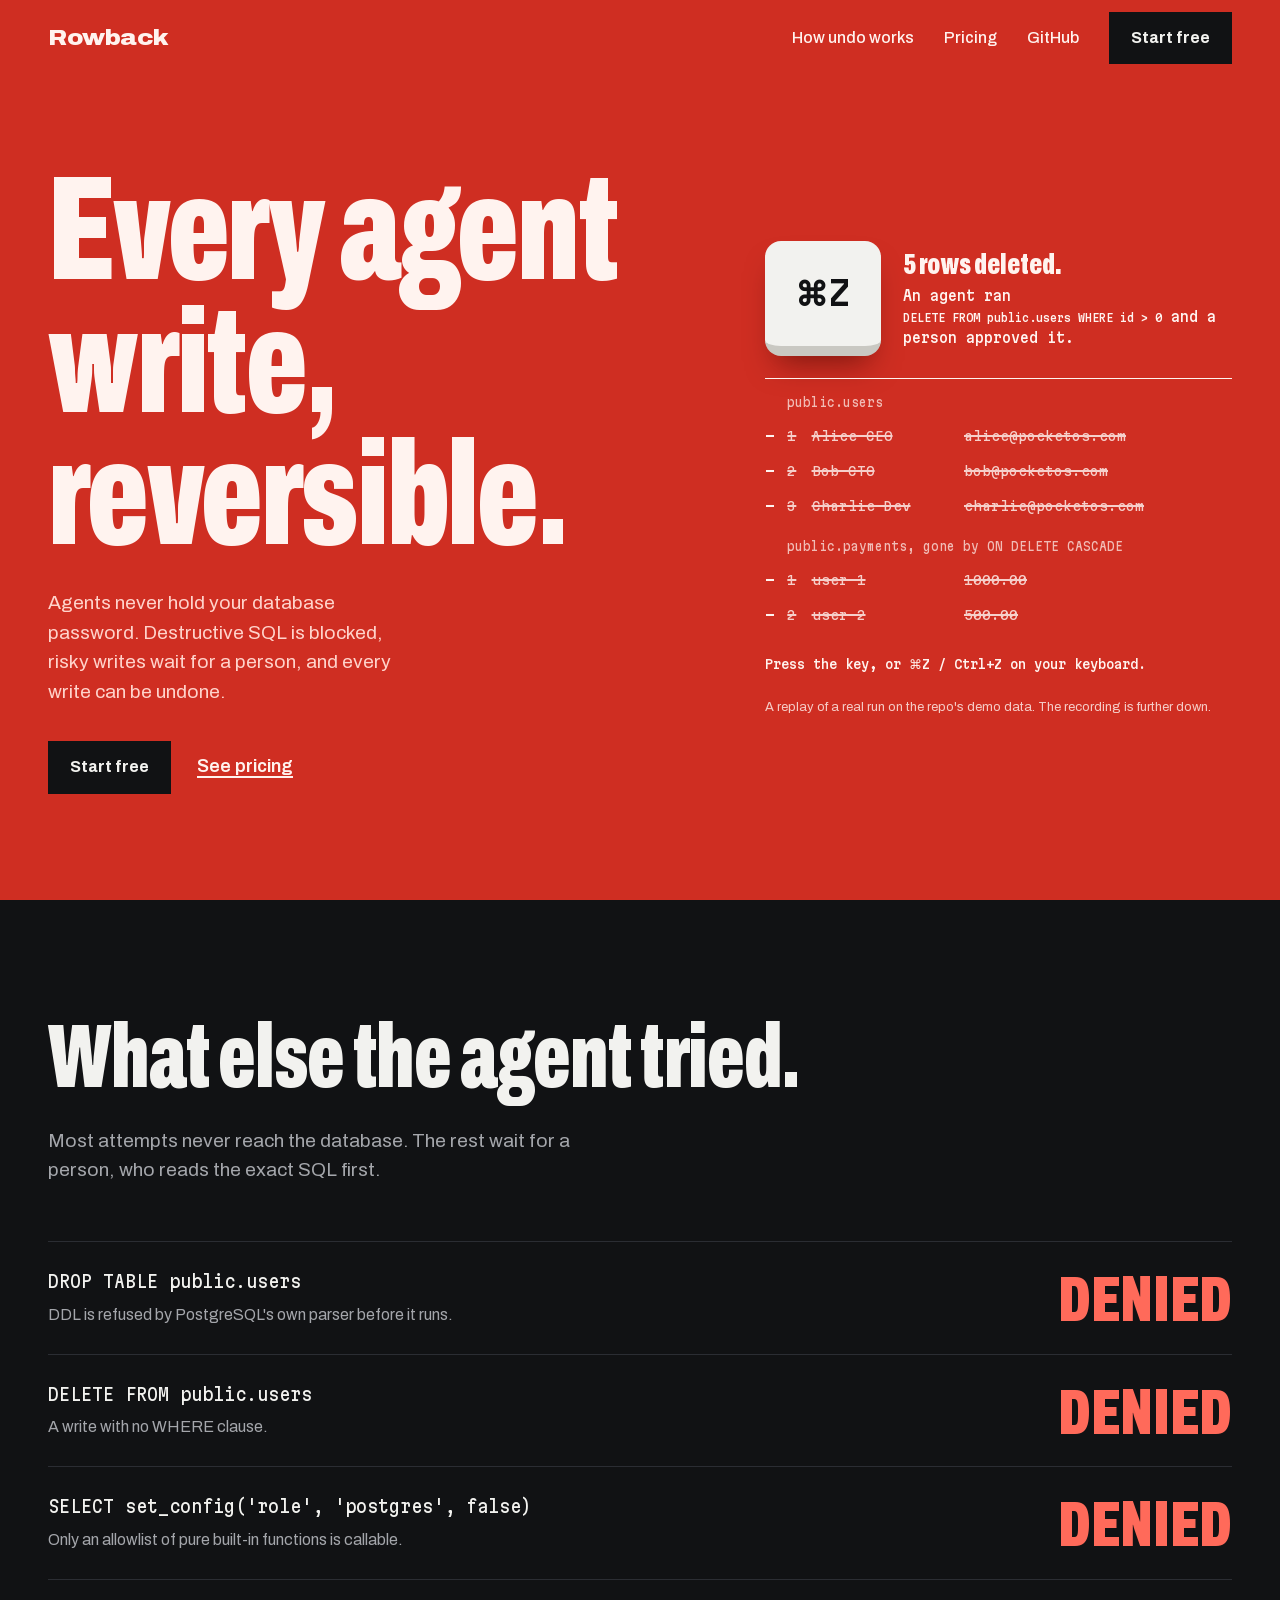
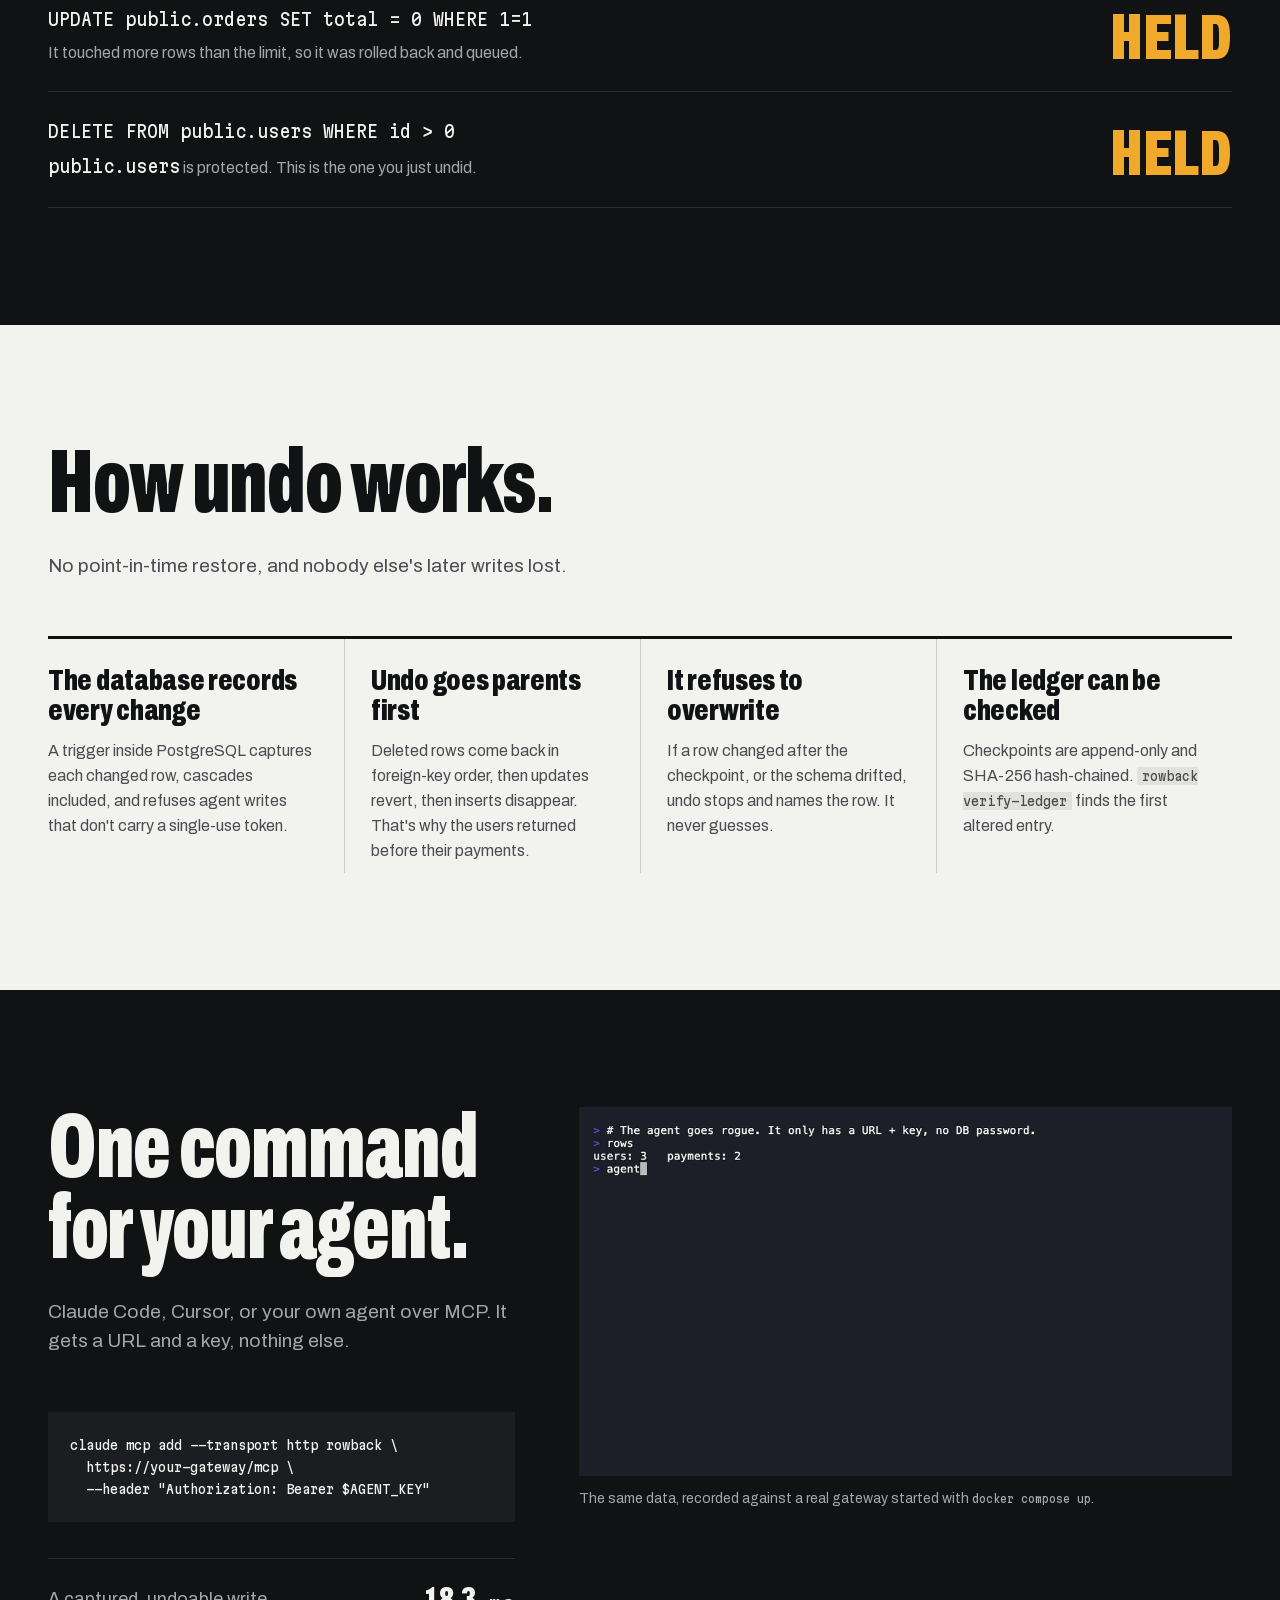
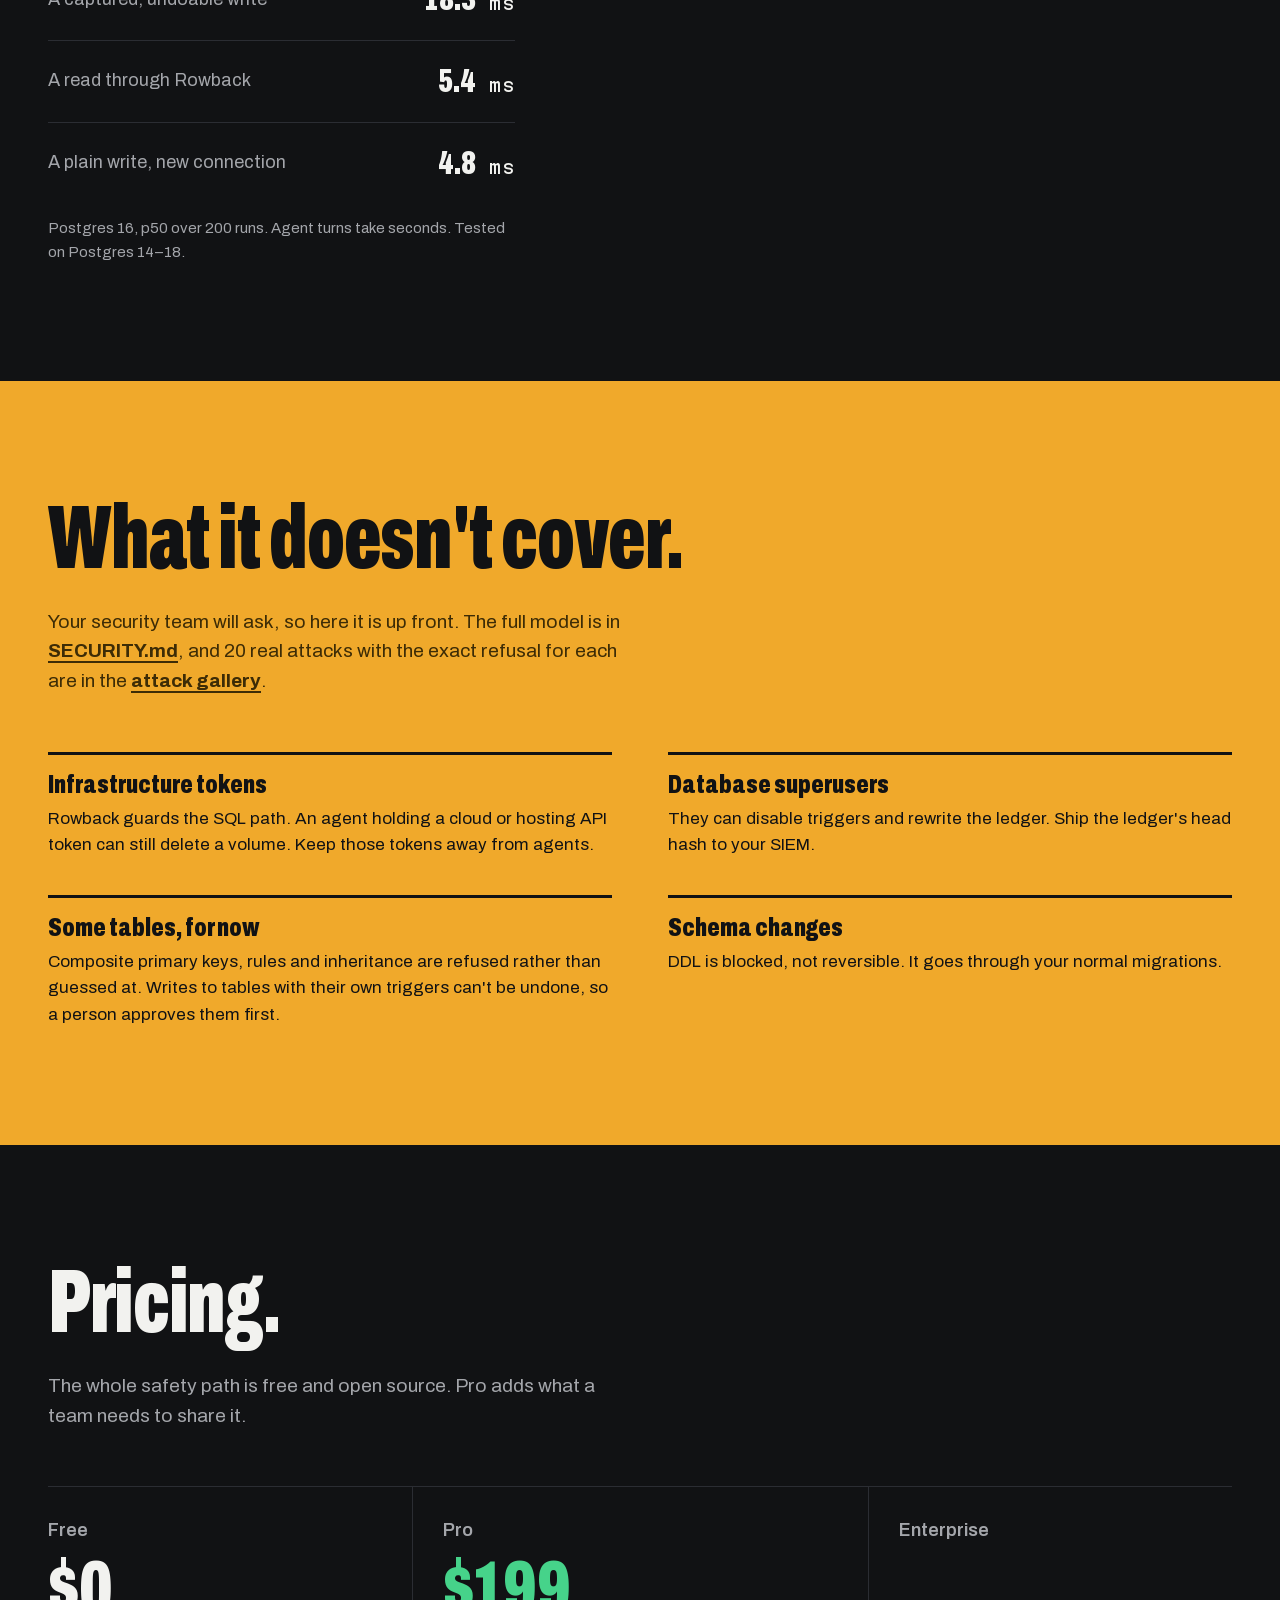
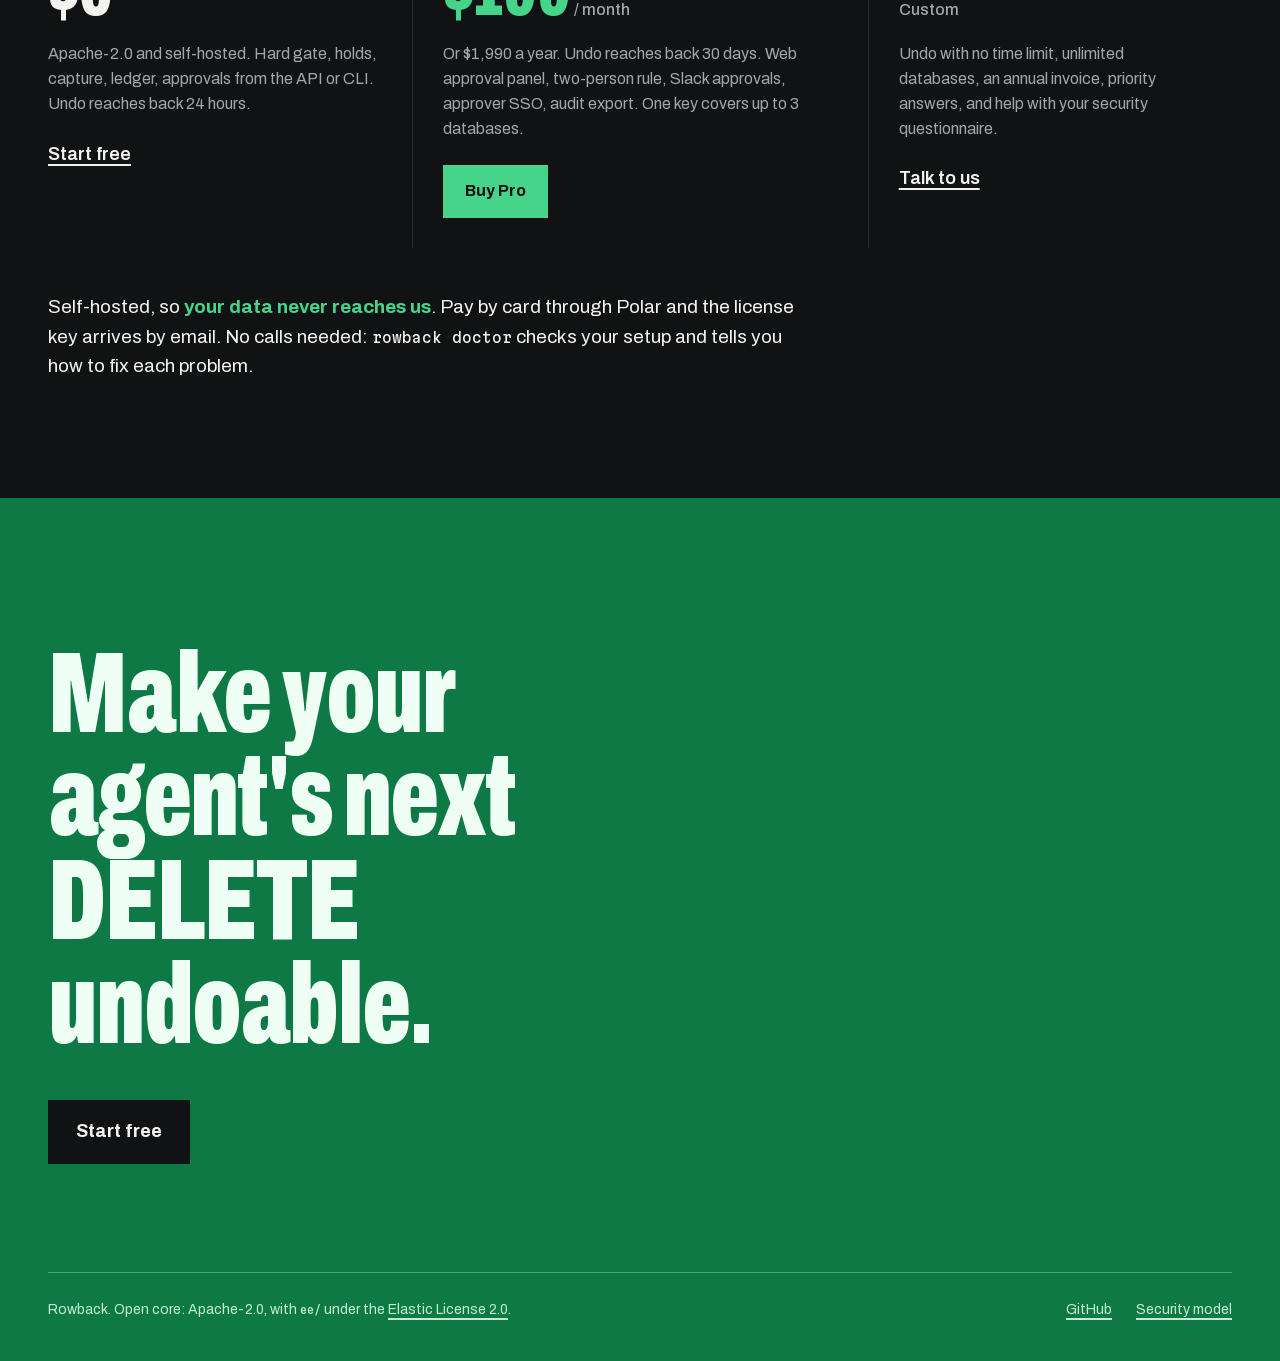
==== site/index.html @ 63f5debe "Plans set how far back undo reaches; Pro keys cover 3 databases Free undoes 24 hours back, Pro 30 da" ====
<!doctype html>
<html lang="en">
<head>
<meta charset="utf-8">
<meta name="viewport" content="width=device-width, initial-scale=1">
<title>Rowback: every agent write, reversible</title>
<meta name="description" content="An MCP gateway for PostgreSQL. Agents never hold the database password, destructive SQL is blocked, risky writes wait for a person, and every write can be undone.">
<meta name="theme-color" content="#cf2e22">
<style>
/* Fonts are served from this site, not Google: no visitor IP goes to a third party (GDPR). OFL licensed. */
@font-face {
  font-family: 'Archivo';
  font-style: normal;
  font-weight: 100 900;
  font-stretch: 62% 125%;
  font-display: swap;
  src: url(fonts/archivo-latin-ext.woff2) format('woff2');
  unicode-range: U+0100-02BA, U+02BD-02C5, U+02C7-02CC, U+02CE-02D7, U+02DD-02FF, U+0304, U+0308, U+0329, U+1D00-1DBF, U+1E00-1E9F, U+1EF2-1EFF, U+2020, U+20A0-20AB, U+20AD-20C0, U+2113, U+2C60-2C7F, U+A720-A7FF;
}
@font-face {
  font-family: 'Archivo';
  font-style: normal;
  font-weight: 100 900;
  font-stretch: 62% 125%;
  font-display: swap;
  src: url(fonts/archivo-latin.woff2) format('woff2');
  unicode-range: U+0000-00FF, U+0131, U+0152-0153, U+02BB-02BC, U+02C6, U+02DA, U+02DC, U+0304, U+0308, U+0329, U+2000-206F, U+20AC, U+2122, U+2191, U+2193, U+2212, U+2215, U+FEFF, U+FFFD;
}
@font-face {
  font-family: 'Martian Mono';
  font-style: normal;
  font-weight: 300 700;
  font-stretch: 75% 112.5%;
  font-display: swap;
  src: url(fonts/martian-mono-latin-ext.woff2) format('woff2');
  unicode-range: U+0100-02BA, U+02BD-02C5, U+02C7-02CC, U+02CE-02D7, U+02DD-02FF, U+0304, U+0308, U+0329, U+1D00-1DBF, U+1E00-1E9F, U+1EF2-1EFF, U+2020, U+20A0-20AB, U+20AD-20C0, U+2113, U+2C60-2C7F, U+A720-A7FF;
}
@font-face {
  font-family: 'Martian Mono';
  font-style: normal;
  font-weight: 300 700;
  font-stretch: 75% 112.5%;
  font-display: swap;
  src: url(fonts/martian-mono-latin.woff2) format('woff2');
  unicode-range: U+0000-00FF, U+0131, U+0152-0153, U+02BB-02BC, U+02C6, U+02DA, U+02DC, U+0304, U+0308, U+0329, U+2000-206F, U+20AC, U+2122, U+2191, U+2193, U+2212, U+2215, U+FEFF, U+FFFD;
}
:root {
  --red: #cf2e22; --green: #0d7a45; --amber: #f0a92b;
  --ink: #111214; --ink-2: #1c1d21; --paper: #f2f2ef; --muted: #a4a6ab; --rule: #2b2d33;
  --on-red: #fff3ef; --on-red-2: #ffd3cb; --on-green: #effff5; --on-green-2: #c3ecd3;
  --deny: #ff6a5a; --allow: #46d38a;
  --sans: "Archivo", system-ui, sans-serif; --mono: "Martian Mono", ui-monospace, Menlo, monospace;
  --gutter: clamp(18px, 4vw, 48px); --max: 1320px;
  --ease: cubic-bezier(.16, 1, .3, 1);
  color-scheme: dark;
}
* { box-sizing: border-box; }
html { background: var(--ink); scrollbar-color: #3a3c43 var(--ink); }
body { margin: 0; background: var(--ink); color: var(--paper); font: 400 18px/1.55 var(--sans); font-variation-settings: "wdth" 100; -webkit-font-smoothing: antialiased; }
::selection { background: var(--amber); color: var(--ink); }
a { color: inherit; text-underline-offset: 4px; text-decoration-thickness: 1.5px; }
:focus-visible { outline: 3px solid var(--amber); outline-offset: 3px; }
code, pre, .mono { font-family: var(--mono); font-variation-settings: "wdth" 87.5; font-variant-numeric: tabular-nums; }
code { font-size: .8em; }
.wrap { max-width: var(--max); margin: 0 auto; padding: 0 var(--gutter); }
.display { font-family: var(--sans); font-weight: 850; font-variation-settings: "wdth" 62; letter-spacing: -0.015em; line-height: .9; margin: 0; text-wrap: balance; }

/* ---------- hero: the page is the diff ---------- */
.hero { position: relative; isolation: isolate; background: var(--red); color: var(--on-red); min-height: min(100svh, 980px); display: flex; flex-direction: column; overflow: hidden; }
.hero > .wrap { width: 100%; }
.key-label code { white-space: nowrap; }
.hero::before { content: ""; position: absolute; inset: 0; z-index: -1; background: var(--green); clip-path: inset(0 100% 0 0); transition: clip-path .9s var(--ease); }
.hero[data-state="restored"]::before { clip-path: inset(0 0 0 0); }
.hero[data-state="restored"] { color: var(--on-green); }
nav { display: flex; align-items: center; justify-content: space-between; height: 76px; }
.mark { font-weight: 900; font-variation-settings: "wdth" 112; font-size: 22px; letter-spacing: -0.02em; text-decoration: none; }
.navlinks { display: flex; gap: 30px; align-items: center; font-size: 16px; font-weight: 500; }
.navlinks a { text-decoration: none; }
.navlinks a:hover { text-decoration: underline; }
.btn { display: inline-block; background: var(--ink); color: var(--paper) !important; font-weight: 700; font-size: 16px; padding: 14px 22px; text-decoration: none !important; white-space: nowrap; transition: transform .15s var(--ease), background-color .2s; }
.btn:hover { background: #000; }
.btn:active { transform: translateY(2px); }
.hero-grid { flex: 1; display: grid; grid-template-columns: minmax(0, 7fr) minmax(0, 5fr); gap: clamp(28px, 5vw, 80px); align-items: center; padding-block: clamp(24px, 5vh, 64px) clamp(40px, 7vh, 88px); }
.hero h1 { font-size: clamp(64px, 11.5vw, 184px); }
.sub { font-size: clamp(19px, 1.5vw, 22px); margin: 26px 0 34px; max-width: 34ch; color: var(--on-red-2); transition: color .6s var(--ease); }
.hero[data-state="restored"] .sub { color: var(--on-green-2); }
.ctas { display: flex; gap: 26px; align-items: center; flex-wrap: wrap; }
.ctas a:not(.btn) { font-weight: 600; }

/* the key and the rows */
.console { display: grid; gap: 22px; }
.key-row { display: flex; align-items: center; gap: 22px; }
.key { flex: none; width: clamp(104px, 9vw, 136px); aspect-ratio: 1; border: 0; border-radius: 16px; background: var(--paper); color: var(--ink); font: 600 clamp(28px, 2.6vw, 38px)/1 var(--mono); cursor: pointer; border-bottom: 10px solid #c9c8c2; box-shadow: 0 18px 30px -12px rgba(60, 5, 2, .55); transition: transform .12s var(--ease), border-bottom-width .12s var(--ease), box-shadow .12s var(--ease); }
.key:hover { transform: translateY(-2px); }
.key:active, .key.pressed { transform: translateY(8px); border-bottom-width: 2px; box-shadow: 0 6px 12px -8px rgba(60, 5, 2, .55); }
.key-label { font: 500 14px/1.5 var(--mono); font-variation-settings: "wdth" 87.5; }
.key-label strong { display: block; font: 850 30px/1 var(--sans); font-variation-settings: "wdth" 62; letter-spacing: 0; margin-bottom: 6px; }
.rows { font-family: var(--mono); font-variation-settings: "wdth" 87.5; font-size: 13.5px; font-variant-numeric: tabular-nums; border-top: 1.5px solid currentColor; }
.rows table { width: 100%; border-collapse: collapse; }
.rows td { padding: 7px 8px 7px 0; white-space: nowrap; }
.rows .t td { padding-top: 14px; opacity: .72; font-size: 12px; }
.rows .g { width: 22px; font-weight: 700; }
.rows .row td:not(.g) { text-decoration: line-through; text-decoration-thickness: 1.5px; transition: opacity .4s var(--ease); opacity: .82; }
.rows .row.back td:not(.g) { text-decoration: none; opacity: 1; animation: land .55s var(--ease); }
@keyframes land { from { clip-path: inset(0 100% 0 0); } to { clip-path: inset(0 0 0 0); } }
.status { font: 500 13px/1.5 var(--mono); font-variation-settings: "wdth" 87.5; min-height: 20px; }
.proof { font-size: 13px; opacity: .8; margin: 0; }

/* ---------- sections on ink ---------- */
section { padding: clamp(80px, 13vh, 160px) 0; }
h2.display { font-size: clamp(48px, 7vw, 112px); margin-bottom: 28px; }
.lede { color: var(--muted); font-size: clamp(19px, 1.5vw, 22px); max-width: 52ch; margin: 0 0 56px; }
.fine { color: var(--muted); font-size: 15px; margin: 14px 0 0; }

/* the gate log */
.log { list-style: none; margin: 0; padding: 0; }
.log li { display: grid; grid-template-columns: minmax(0, 1fr) auto; gap: 8px 40px; padding: 26px 0; border-top: 1.5px solid var(--rule); align-items: end; }
.log li:last-child { border-bottom: 1.5px solid var(--rule); }
.log code { font-size: clamp(15px, 1.35vw, 20px); color: var(--paper); overflow-wrap: anywhere; }
.log p { grid-column: 1; margin: 0; color: var(--muted); font-size: 16px; }
.verdict { grid-column: 2; grid-row: 1 / span 2; font-weight: 850; font-variation-settings: "wdth" 62; font-size: clamp(40px, 5vw, 76px); line-height: .85; text-transform: uppercase; }
.v-deny { color: var(--deny); } .v-hold { color: var(--amber); }

/* how undo works: an order you can read */
.how { background: var(--paper); color: var(--ink); }
.how .lede { color: #4a4c52; }
.order { display: grid; grid-template-columns: repeat(4, minmax(0, 1fr)); border-top: 3px solid var(--ink); }
.order div { padding: 26px 26px 10px 0; }
.order div + div { border-left: 1.5px solid #cfcfca; padding-left: 26px; }
.order h3 { font-weight: 850; font-variation-settings: "wdth" 70; font-size: 30px; line-height: 1; letter-spacing: -0.01em; margin: 0 0 14px; }
.order p { margin: 0; color: #4a4c52; font-size: 16px; }
.order code { background: #e2e2dc; padding: 1px 5px; }

/* setup */
.setup-grid { display: grid; grid-template-columns: minmax(0, 5fr) minmax(0, 7fr); gap: clamp(32px, 5vw, 80px); align-items: start; }
pre { margin: 0 0 36px; padding: 22px; background: var(--ink-2); overflow-x: auto; font-size: 13px; line-height: 1.7; color: var(--paper); }
.perf { width: 100%; border-collapse: collapse; }
.perf td { padding: 14px 0; border-top: 1.5px solid var(--rule); color: var(--muted); }
.perf td:last-child { text-align: right; font-family: var(--mono); color: var(--paper); font-variant-numeric: tabular-nums; }
.perf strong { font-family: var(--sans); font-weight: 850; font-variation-settings: "wdth" 62; font-size: 34px; color: var(--paper); }
figure { margin: 0; }
figure img { display: block; width: 100%; height: auto; }
figcaption { font-size: 14px; color: var(--muted); margin-top: 12px; }

/* limits: amber, because it's the warning */
.limits { background: var(--amber); color: var(--ink); }
.limits .lede { color: #3d2c06; }
.limits a { font-weight: 700; }
.limit-list { display: grid; grid-template-columns: repeat(2, minmax(0, 1fr)); gap: 36px 56px; margin: 0; padding: 0; list-style: none; }
.limit-list li { border-top: 3px solid var(--ink); padding-top: 16px; font-size: 17px; }
.limit-list strong { display: block; font-weight: 850; font-variation-settings: "wdth" 70; font-size: 26px; line-height: 1.05; margin-bottom: 8px; }

/* pricing */
.tiers { display: grid; grid-template-columns: 1fr 1.25fr 1fr; border-top: 1.5px solid var(--rule); }
.tier { padding: 30px 30px 30px 0; }
.tier + .tier { border-left: 1.5px solid var(--rule); padding-left: 30px; }
.tier h3 { font-size: 18px; font-weight: 600; margin: 0 0 10px; color: var(--muted); }
.amount { font-weight: 850; font-variation-settings: "wdth" 62; font-size: clamp(56px, 6vw, 96px); line-height: .9; margin-bottom: 18px; }
.amount small { font: 500 16px var(--sans); color: var(--muted); }
.tier p { margin: 0; color: var(--muted); font-size: 16px; }
.tier.pro .amount { color: var(--allow); }
.tier-btn { margin-top: 24px; background: var(--allow); color: var(--ink) !important; }
.tier-btn:hover { background: var(--paper); }
.tier-cta { display: inline-block; margin-top: 24px; color: var(--paper); font-weight: 600; }
.partner { margin: 44px 0 0; font-size: 19px; max-width: 70ch; }
.partner strong { color: var(--allow); }

/* close: restored */
.close { background: var(--green); color: var(--on-green); padding: clamp(96px, 16vh, 200px) 0 0; }
.close h2 { font-size: clamp(56px, 9vw, 150px); max-width: 12ch; margin-bottom: 44px; }
.close .btn { font-size: 18px; padding: 18px 28px; }
footer { display: flex; justify-content: space-between; gap: 24px; flex-wrap: wrap; margin-top: clamp(80px, 12vh, 140px); padding: 26px 0 40px; border-top: 1.5px solid rgba(239, 255, 245, .3); font-size: 14px; color: var(--on-green-2); }
footer nav { height: auto; gap: 24px; justify-content: flex-start; }

@media (max-width: 960px) {
  .hero-grid, .setup-grid { grid-template-columns: minmax(0, 1fr); }
  .navlinks a:not(.btn) { display: none; }
  .order { grid-template-columns: repeat(2, minmax(0, 1fr)); }
  .order div:nth-child(3) { border-left: 0; padding-left: 0; }
  .tiers { grid-template-columns: minmax(0, 1fr); }
  .tier, .tier + .tier { border-left: 0; padding: 26px 0; border-top: 1.5px solid var(--rule); }
  .limit-list { grid-template-columns: minmax(0, 1fr); }
}
@media (max-width: 600px) {
  .order { grid-template-columns: minmax(0, 1fr); }
  .order div + div { border-left: 0; padding-left: 0; border-top: 1.5px solid #cfcfca; }
  .log li { grid-template-columns: minmax(0, 1fr); }
  .verdict { grid-column: 1; grid-row: auto; }
  .rows .col-x { display: none; }
  .key-label code { white-space: normal; }
  .navlinks .btn { padding: 11px 14px; font-size: 14px; }
}
@media (prefers-reduced-motion: reduce) {
  .hero::before, .sub, .btn, .key { transition: none; }
  .rows .row.back td:not(.g) { animation: none; }
}
</style>
</head>
<body>

<header class="hero" id="top" data-state="deleted">
  <div class="wrap">
    <nav aria-label="Main">
      <a class="mark" href="#top">Rowback</a>
      <div class="navlinks">
        <a href="#how">How undo works</a>
        <a href="#pricing">Pricing</a>
        <a href="https://github.com/ege-usta/rowback">GitHub</a>
        <a class="btn" href="https://github.com/ege-usta/rowback#1-start-the-stack">Start free</a>
      </div>
    </nav>
  </div>
  <div class="wrap hero-grid">
    <div>
      <h1 class="display">Every agent write, reversible.</h1>
      <p class="sub">Agents never hold your database password. Destructive SQL is blocked, risky writes wait for a person, and every write can be undone.</p>
      <div class="ctas">
        <a class="btn" href="https://github.com/ege-usta/rowback#1-start-the-stack">Start free</a>
        <a href="#pricing">See pricing</a>
      </div>
    </div>

    <div class="console">
      <div class="key-row">
        <button class="key" id="undo" type="button" aria-describedby="status">⌘Z</button>
        <div class="key-label" id="key-label"><strong>5 rows deleted.</strong>An agent ran <code>DELETE FROM public.users WHERE id &gt; 0</code> and a person approved it.</div>
      </div>
      <div class="rows" role="region" aria-label="Rows changed by the approved DELETE">
        <table>
          <tbody>
            <tr class="t"><td class="g"></td><td colspan="3">public.users</td></tr>
            <tr class="row"><td class="g">-</td><td>1</td><td>Alice CEO</td><td class="col-x">alice@pocketos.com</td></tr>
            <tr class="row"><td class="g">-</td><td>2</td><td>Bob CTO</td><td class="col-x">bob@pocketos.com</td></tr>
            <tr class="row"><td class="g">-</td><td>3</td><td>Charlie Dev</td><td class="col-x">charlie@pocketos.com</td></tr>
            <tr class="t"><td class="g"></td><td colspan="3">public.payments, gone by ON DELETE CASCADE</td></tr>
            <tr class="row"><td class="g">-</td><td>1</td><td>user 1</td><td class="col-x">1000.00</td></tr>
            <tr class="row"><td class="g">-</td><td>2</td><td>user 2</td><td class="col-x">500.00</td></tr>
          </tbody>
        </table>
      </div>
      <div class="status" id="status" aria-live="polite">Press the key, or ⌘Z / Ctrl+Z on your keyboard.</div>
      <p class="proof">A replay of a real run on the repo's demo data. The recording is further down.</p>
    </div>
  </div>
</header>

<section>
  <div class="wrap">
    <h2 class="display">What else the agent tried.</h2>
    <p class="lede">Most attempts never reach the database. The rest wait for a person, who reads the exact SQL first.</p>
    <ol class="log">
      <li><code>DROP TABLE public.users</code><span class="verdict v-deny">Denied</span><p>DDL is refused by PostgreSQL's own parser before it runs.</p></li>
      <li><code>DELETE FROM public.users</code><span class="verdict v-deny">Denied</span><p>A write with no WHERE clause.</p></li>
      <li><code>SELECT set_config('role', 'postgres', false)</code><span class="verdict v-deny">Denied</span><p>Only an allowlist of pure built-in functions is callable.</p></li>
      <li><code>UPDATE public.orders SET total = 0 WHERE 1=1</code><span class="verdict v-hold">Held</span><p>It touched more rows than the limit, so it was rolled back and queued.</p></li>
      <li><code>DELETE FROM public.users WHERE id &gt; 0</code><span class="verdict v-hold">Held</span><p><code>public.users</code> is protected. This is the one you just undid.</p></li>
    </ol>
  </div>
</section>

<section class="how" id="how">
  <div class="wrap">
    <h2 class="display">How undo works.</h2>
    <p class="lede">No point-in-time restore, and nobody else's later writes lost.</p>
    <div class="order">
      <div><h3>The database records every change</h3><p>A trigger inside PostgreSQL captures each changed row, cascades included, and refuses agent writes that don't carry a single-use token.</p></div>
      <div><h3>Undo goes parents first</h3><p>Deleted rows come back in foreign-key order, then updates revert, then inserts disappear. That's why the users returned before their payments.</p></div>
      <div><h3>It refuses to overwrite</h3><p>If a row changed after the checkpoint, or the schema drifted, undo stops and names the row. It never guesses.</p></div>
      <div><h3>The ledger can be checked</h3><p>Checkpoints are append-only and SHA-256 hash-chained. <code>rowback verify-ledger</code> finds the first altered entry.</p></div>
    </div>
  </div>
</section>

<section>
  <div class="wrap setup-grid">
    <div>
      <h2 class="display">One command for your agent.</h2>
      <p class="lede">Claude Code, Cursor, or your own agent over MCP. It gets a URL and a key, nothing else.</p>
      <pre>claude mcp add --transport http rowback \
  https://your-gateway/mcp \
  --header "Authorization: Bearer $AGENT_KEY"</pre>
      <table class="perf">
        <tbody>
          <tr><td>A captured, undoable write</td><td><strong>18.3</strong> ms</td></tr>
          <tr><td>A read through Rowback</td><td><strong>5.4</strong> ms</td></tr>
          <tr><td>A plain write, new connection</td><td><strong>4.8</strong> ms</td></tr>
        </tbody>
      </table>
      <p class="fine">Postgres 16, p50 over 200 runs. Agent turns take seconds. Tested on Postgres 14&ndash;18.</p>
    </div>
    <figure>
      <img src="demo.gif" width="1100" height="620" loading="lazy" alt="Terminal recording: DROP and DELETE without WHERE are denied, a DELETE on a protected table is held, a person approves it, the rows disappear, and undo brings back 3 users and 2 payments.">
      <figcaption>The same data, recorded against a real gateway started with <code>docker compose up</code>.</figcaption>
    </figure>
  </div>
</section>

<section class="limits">
  <div class="wrap">
    <h2 class="display">What it doesn't cover.</h2>
    <p class="lede">Your security team will ask, so here it is up front. The full model is in <a href="https://github.com/ege-usta/rowback/blob/main/SECURITY.md">SECURITY.md</a>, and 20 real attacks with the exact refusal for each are in the <a href="https://github.com/ege-usta/rowback/blob/main/docs/attack-gallery.md">attack gallery</a>.</p>
    <ul class="limit-list">
      <li><strong>Infrastructure tokens</strong>Rowback guards the SQL path. An agent holding a cloud or hosting API token can still delete a volume. Keep those tokens away from agents.</li>
      <li><strong>Database superusers</strong>They can disable triggers and rewrite the ledger. Ship the ledger's head hash to your SIEM.</li>
      <li><strong>Some tables, for now</strong>Composite primary keys, rules and inheritance are refused rather than guessed at. Writes to tables with their own triggers can't be undone, so a person approves them first.</li>
      <li><strong>Schema changes</strong>DDL is blocked, not reversible. It goes through your normal migrations.</li>
    </ul>
  </div>
</section>

<section id="pricing">
  <div class="wrap">
    <h2 class="display">Pricing.</h2>
    <p class="lede">The whole safety path is free and open source. Pro adds what a team needs to share it.</p>
    <div class="tiers">
      <div class="tier"><h3>Free</h3><div class="amount">$0</div><p>Apache-2.0 and self-hosted. Hard gate, holds, capture, ledger, approvals from the API or CLI. Undo reaches back 24 hours.</p><a class="tier-cta" href="https://github.com/ege-usta/rowback#1-start-the-stack">Start free</a></div>
      <div class="tier pro"><h3>Pro</h3><div class="amount">$199<small> / month</small></div><p>Or $1,990 a year. Undo reaches back 30 days. Web approval panel, two-person rule, Slack approvals, approver SSO, audit export. One key covers up to 3 databases.</p><a class="btn tier-btn" href="https://buy.polar.sh/polar_cl_ar1Nqmcc0aEByc0Z6pMf3mke7yp1rm22gUQy73Uaomv">Buy Pro</a></div>
      <div class="tier"><h3>Enterprise</h3><div class="amount"><small>Custom</small></div><p>Undo with no time limit, unlimited databases, an annual invoice, priority answers, and help with your security questionnaire.</p><a class="tier-cta" href="https://github.com/ege-usta/rowback/discussions">Talk to us</a></div>
    </div>
    <p class="partner">Self-hosted, so <strong>your data never reaches us</strong>. Pay by card through Polar and the license key arrives by email. No calls needed: <code>rowback doctor</code> checks your setup and tells you how to fix each problem.</p>
  </div>
</section>

<section class="close">
  <div class="wrap">
    <h2 class="display">Make your agent's next DELETE undoable.</h2>
    <a class="btn" href="https://github.com/ege-usta/rowback#1-start-the-stack">Start free</a>
    <footer>
      <span>Rowback. Open core: Apache-2.0, with <code>ee/</code> under the <a href="https://github.com/ege-usta/rowback/blob/main/src/rowback/ee/LICENSE">Elastic License 2.0</a>.</span>
      <nav aria-label="Footer"><a href="https://github.com/ege-usta/rowback">GitHub</a><a href="https://github.com/ege-usta/rowback/blob/main/SECURITY.md">Security model</a></nav>
    </footer>
  </div>
</section>

<script>
(() => {
  const hero = document.getElementById('top');
  const key = document.getElementById('undo');
  const label = document.getElementById('key-label');
  const status = document.getElementById('status');
  const rows = [...document.querySelectorAll('.rows .row')];
  const meta = document.querySelector('meta[name="theme-color"]');
  const still = matchMedia('(prefers-reduced-motion: reduce)').matches;
  const labelDeleted = label.innerHTML;
  let state = 'deleted', timers = [];

  function undo() {
    if (state !== 'deleted') return;
    state = 'restoring';
    key.classList.add('pressed');
    setTimeout(() => key.classList.remove('pressed'), 160);
    status.textContent = 'Undoing checkpoint cp_6ae6b82d...';
    hero.dataset.state = 'restored';
    meta.content = '#0d7a45';
    rows.forEach((r, i) => timers.push(setTimeout(() => {
      r.classList.add('back');
      r.querySelector('.g').textContent = '+';
      if (i === rows.length - 1) done();
    }, still ? 0 : 260 + i * 150)));
  }
  function done() {
    state = 'restored';
    label.innerHTML = '<strong>5 rows back.</strong>Users first, then the payments that depend on them. Nothing written after the checkpoint was touched.';
    status.textContent = 'Undone. Press again to replay.';
  }
  function reset() {
    timers.forEach(clearTimeout); timers = [];
    rows.forEach(r => { r.classList.remove('back'); r.querySelector('.g').textContent = '-'; });
    hero.dataset.state = 'deleted';
    meta.content = '#cf2e22';
    label.innerHTML = labelDeleted;
    status.textContent = 'Press the key, or ⌘Z / Ctrl+Z on your keyboard.';
    state = 'deleted';
  }
  key.addEventListener('click', () => state === 'restored' ? reset() : undo());
  addEventListener('keydown', e => {
    if ((e.metaKey || e.ctrlKey) && e.key.toLowerCase() === 'z' && state === 'deleted' && !e.target.closest('input, textarea, [contenteditable]')) {
      e.preventDefault(); undo();
    }
  });
})();
</script>
</body>
</html>
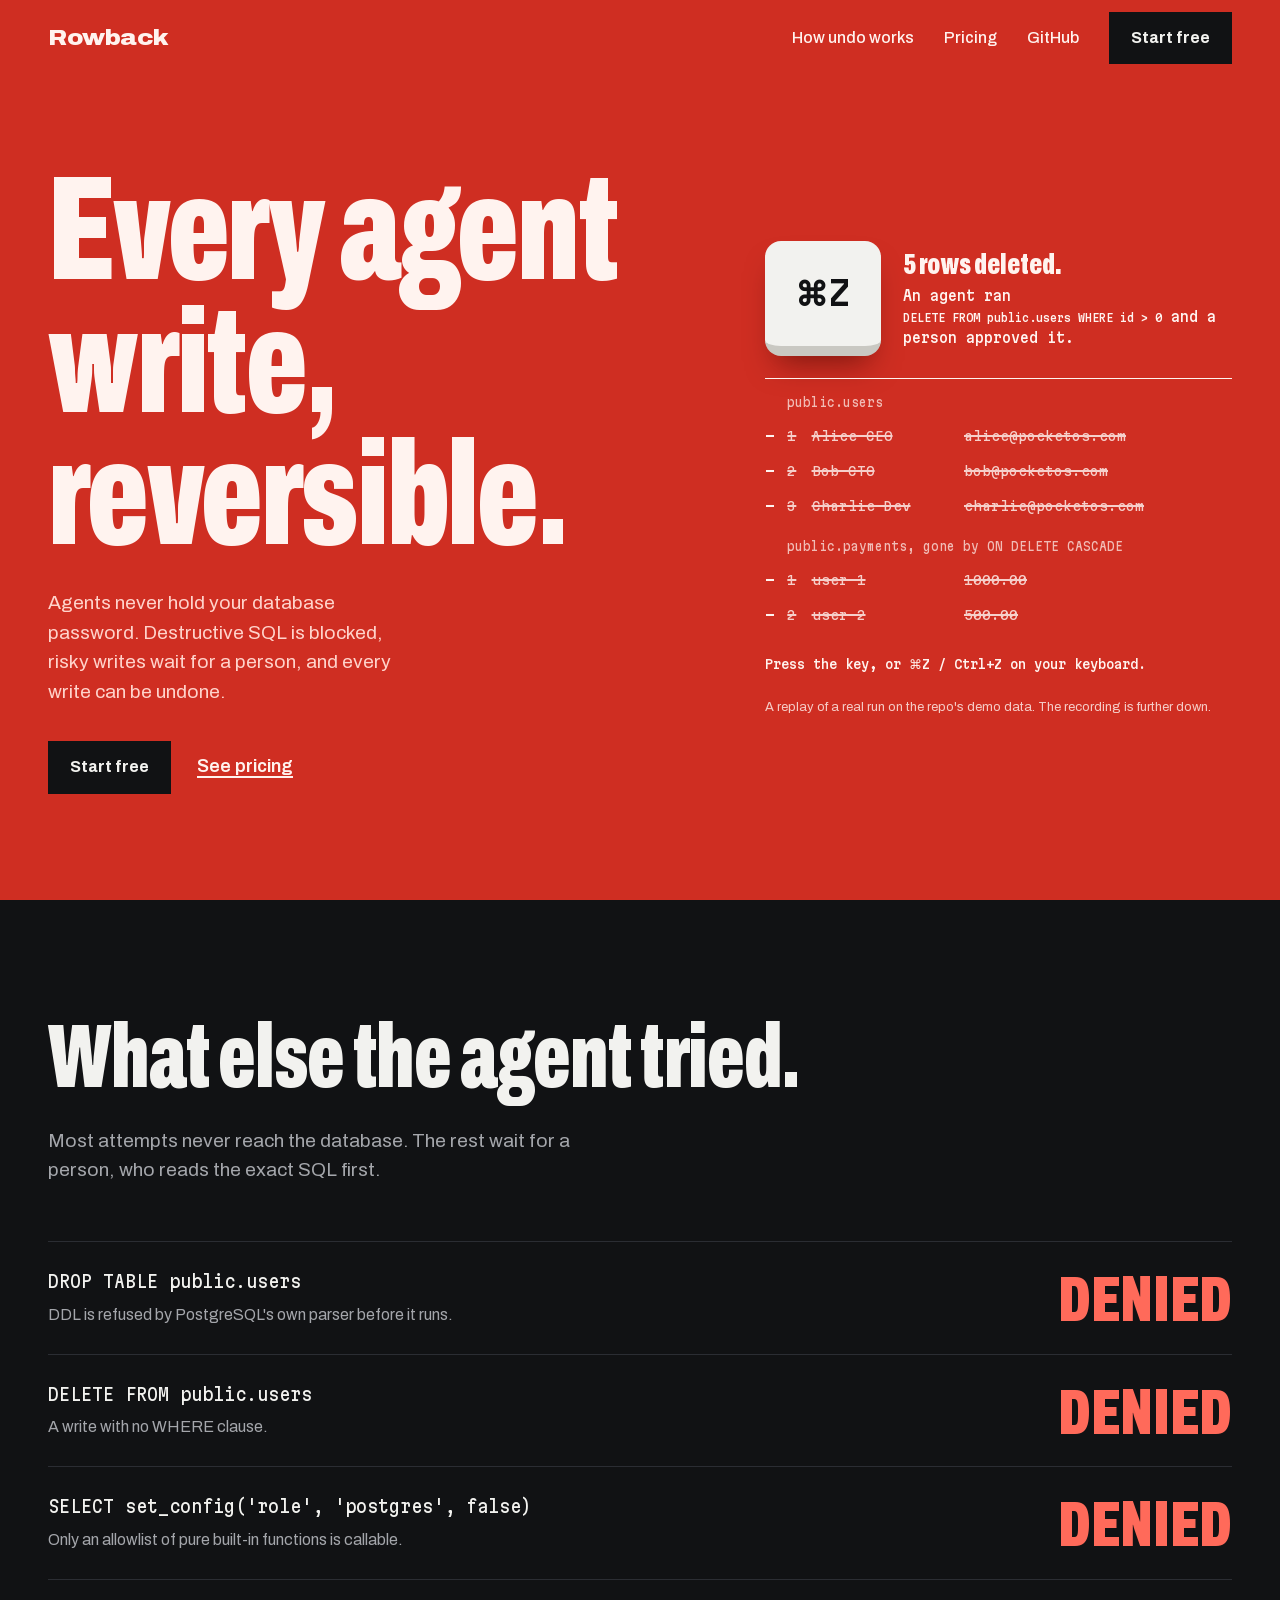
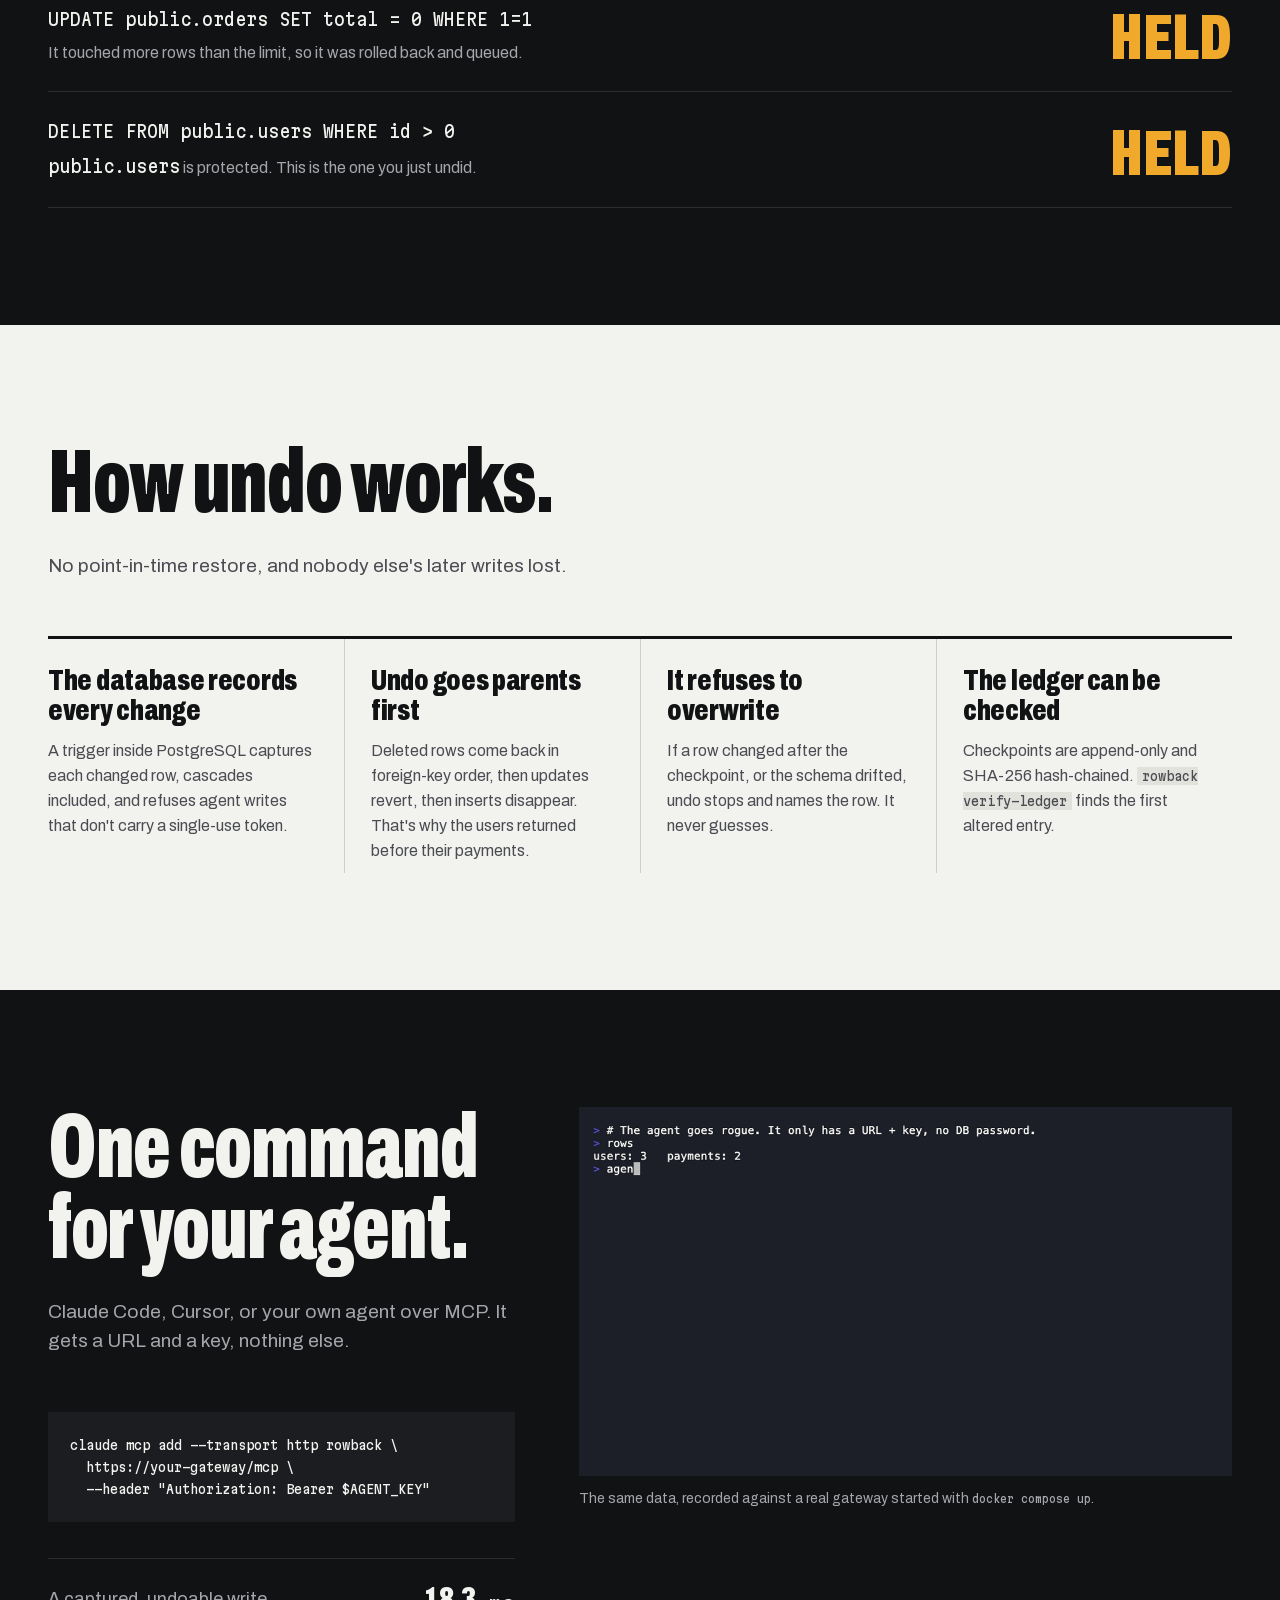
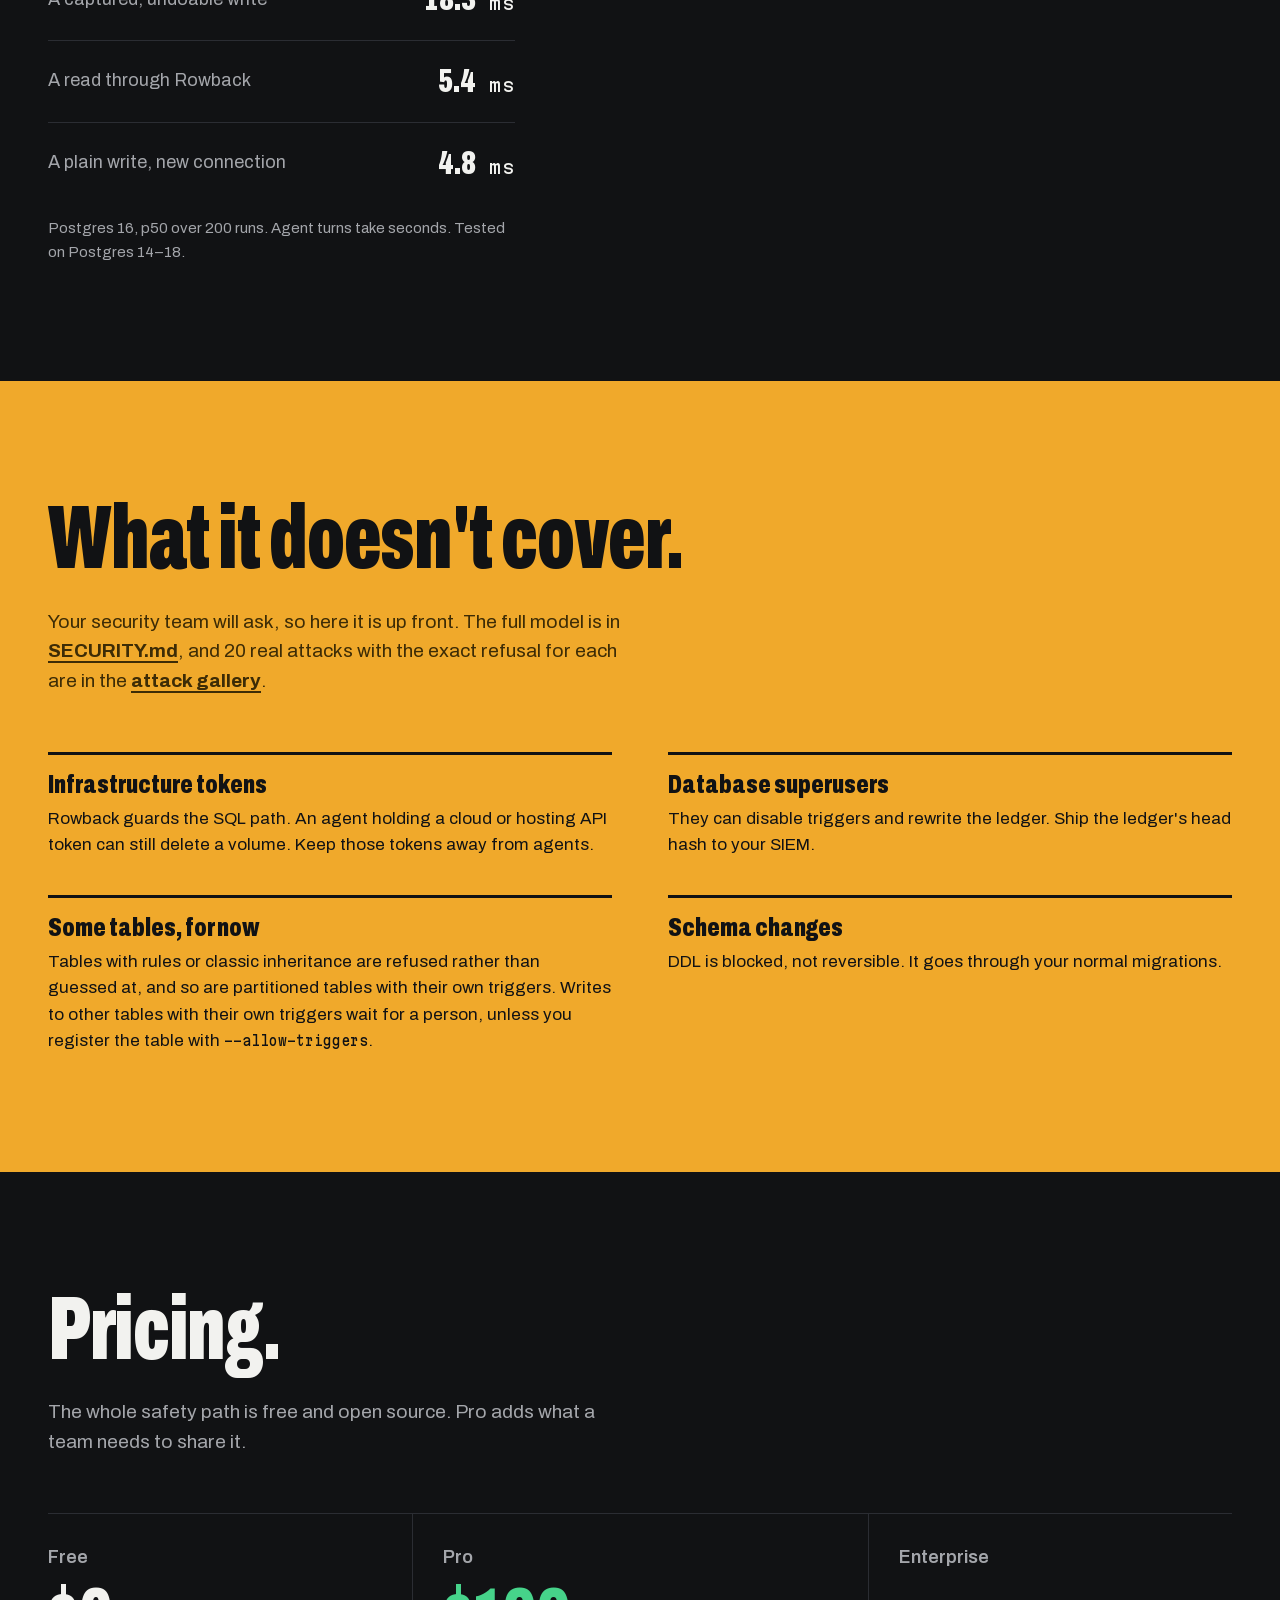
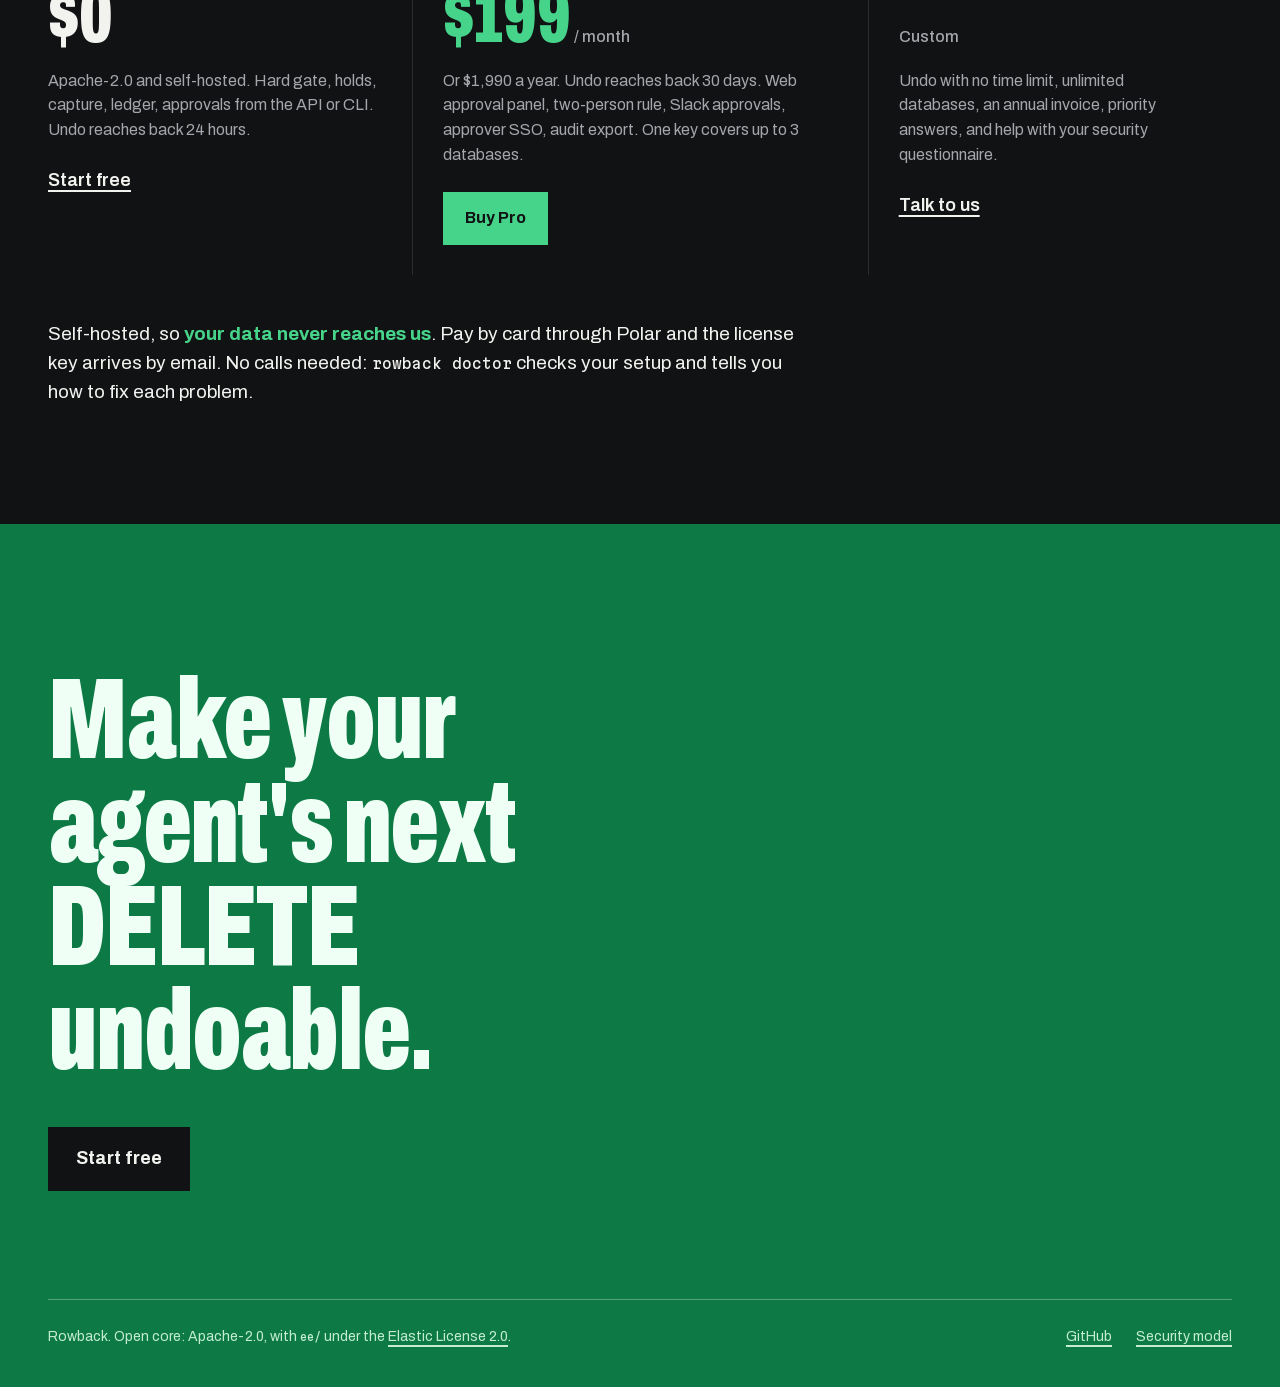
==== commit 80ff89d6: "Pre-launch check-up: config path, registry metadata, dependency floors - ROWBACK_CONFIG names the co" ====
--- a/site/index.html
+++ b/site/index.html
@@ -6,6 +6,21 @@
 <title>Rowback: every agent write, reversible</title>
 <meta name="description" content="An MCP gateway for PostgreSQL. Agents never hold the database password, destructive SQL is blocked, risky writes wait for a person, and every write can be undone.">
 <meta name="theme-color" content="#cf2e22">
+<link rel="icon" href="favicon.svg" type="image/svg+xml">
+<link rel="canonical" href="https://ege-usta.github.io/rowback/">
+<meta property="og:type" content="website">
+<meta property="og:site_name" content="Rowback">
+<meta property="og:title" content="Rowback: every agent write, reversible">
+<meta property="og:description" content="An MCP gateway for PostgreSQL. Agents never hold the database password, destructive SQL is blocked, risky writes wait for a person, and every write can be undone.">
+<meta property="og:url" content="https://ege-usta.github.io/rowback/">
+<meta property="og:image" content="https://ege-usta.github.io/rowback/og.png">
+<meta property="og:image:width" content="1200">
+<meta property="og:image:height" content="630">
+<meta property="og:image:alt" content="Rowback: DROP TABLE denied; a protected DELETE held, approved, then undone.">
+<meta name="twitter:card" content="summary_large_image">
+<meta name="twitter:title" content="Rowback: every agent write, reversible">
+<meta name="twitter:description" content="An MCP gateway for PostgreSQL. Agents never hold the database password, destructive SQL is blocked, risky writes wait for a person, and every write can be undone.">
+<meta name="twitter:image" content="https://ege-usta.github.io/rowback/og.png">
 <style>
 /* Fonts are served from this site, not Google: no visitor IP goes to a third party (GDPR). OFL licensed. */
 @font-face {
@@ -302,7 +317,7 @@
     <ul class="limit-list">
       <li><strong>Infrastructure tokens</strong>Rowback guards the SQL path. An agent holding a cloud or hosting API token can still delete a volume. Keep those tokens away from agents.</li>
       <li><strong>Database superusers</strong>They can disable triggers and rewrite the ledger. Ship the ledger's head hash to your SIEM.</li>
-      <li><strong>Some tables, for now</strong>Composite primary keys, rules and inheritance are refused rather than guessed at. Writes to tables with their own triggers can't be undone, so a person approves them first.</li>
+      <li><strong>Some tables, for now</strong>Tables with rules or classic inheritance are refused rather than guessed at, and so are partitioned tables with their own triggers. Writes to other tables with their own triggers wait for a person, unless you register the table with <code>--allow-triggers</code>.</li>
       <li><strong>Schema changes</strong>DDL is blocked, not reversible. It goes through your normal migrations.</li>
     </ul>
   </div>
@@ -314,7 +329,7 @@
     <p class="lede">The whole safety path is free and open source. Pro adds what a team needs to share it.</p>
     <div class="tiers">
       <div class="tier"><h3>Free</h3><div class="amount">$0</div><p>Apache-2.0 and self-hosted. Hard gate, holds, capture, ledger, approvals from the API or CLI. Undo reaches back 24 hours.</p><a class="tier-cta" href="https://github.com/ege-usta/rowback#1-start-the-stack">Start free</a></div>
-      <div class="tier pro"><h3>Pro</h3><div class="amount">$199<small> / month</small></div><p>Or $1,990 a year. Undo reaches back 30 days. Web approval panel, two-person rule, Slack approvals, approver SSO, audit export. One key covers up to 3 databases.</p><a class="btn tier-btn" href="https://buy.polar.sh/polar_cl_ar1Nqmcc0aEByc0Z6pMf3mke7yp1rm22gUQy73Uaomv">Buy Pro</a></div>
+      <div class="tier pro"><h3>Pro</h3><div class="amount">$199<small> / month</small></div><p>Or $1,990 a year. Undo reaches back 30 days. Web approval panel, two-person rule, Slack approvals, approver SSO, audit export. One key covers up to 3 databases.</p><a class="btn tier-btn" href="https://buy.polar.sh/polar_cl_YqG6acsQyrldmOnlSzRDyHX5o1bWT76m33Afd3VTgEU">Buy Pro</a></div>
       <div class="tier"><h3>Enterprise</h3><div class="amount"><small>Custom</small></div><p>Undo with no time limit, unlimited databases, an annual invoice, priority answers, and help with your security questionnaire.</p><a class="tier-cta" href="https://github.com/ege-usta/rowback/discussions">Talk to us</a></div>
     </div>
     <p class="partner">Self-hosted, so <strong>your data never reaches us</strong>. Pay by card through Polar and the license key arrives by email. No calls needed: <code>rowback doctor</code> checks your setup and tells you how to fix each problem.</p>
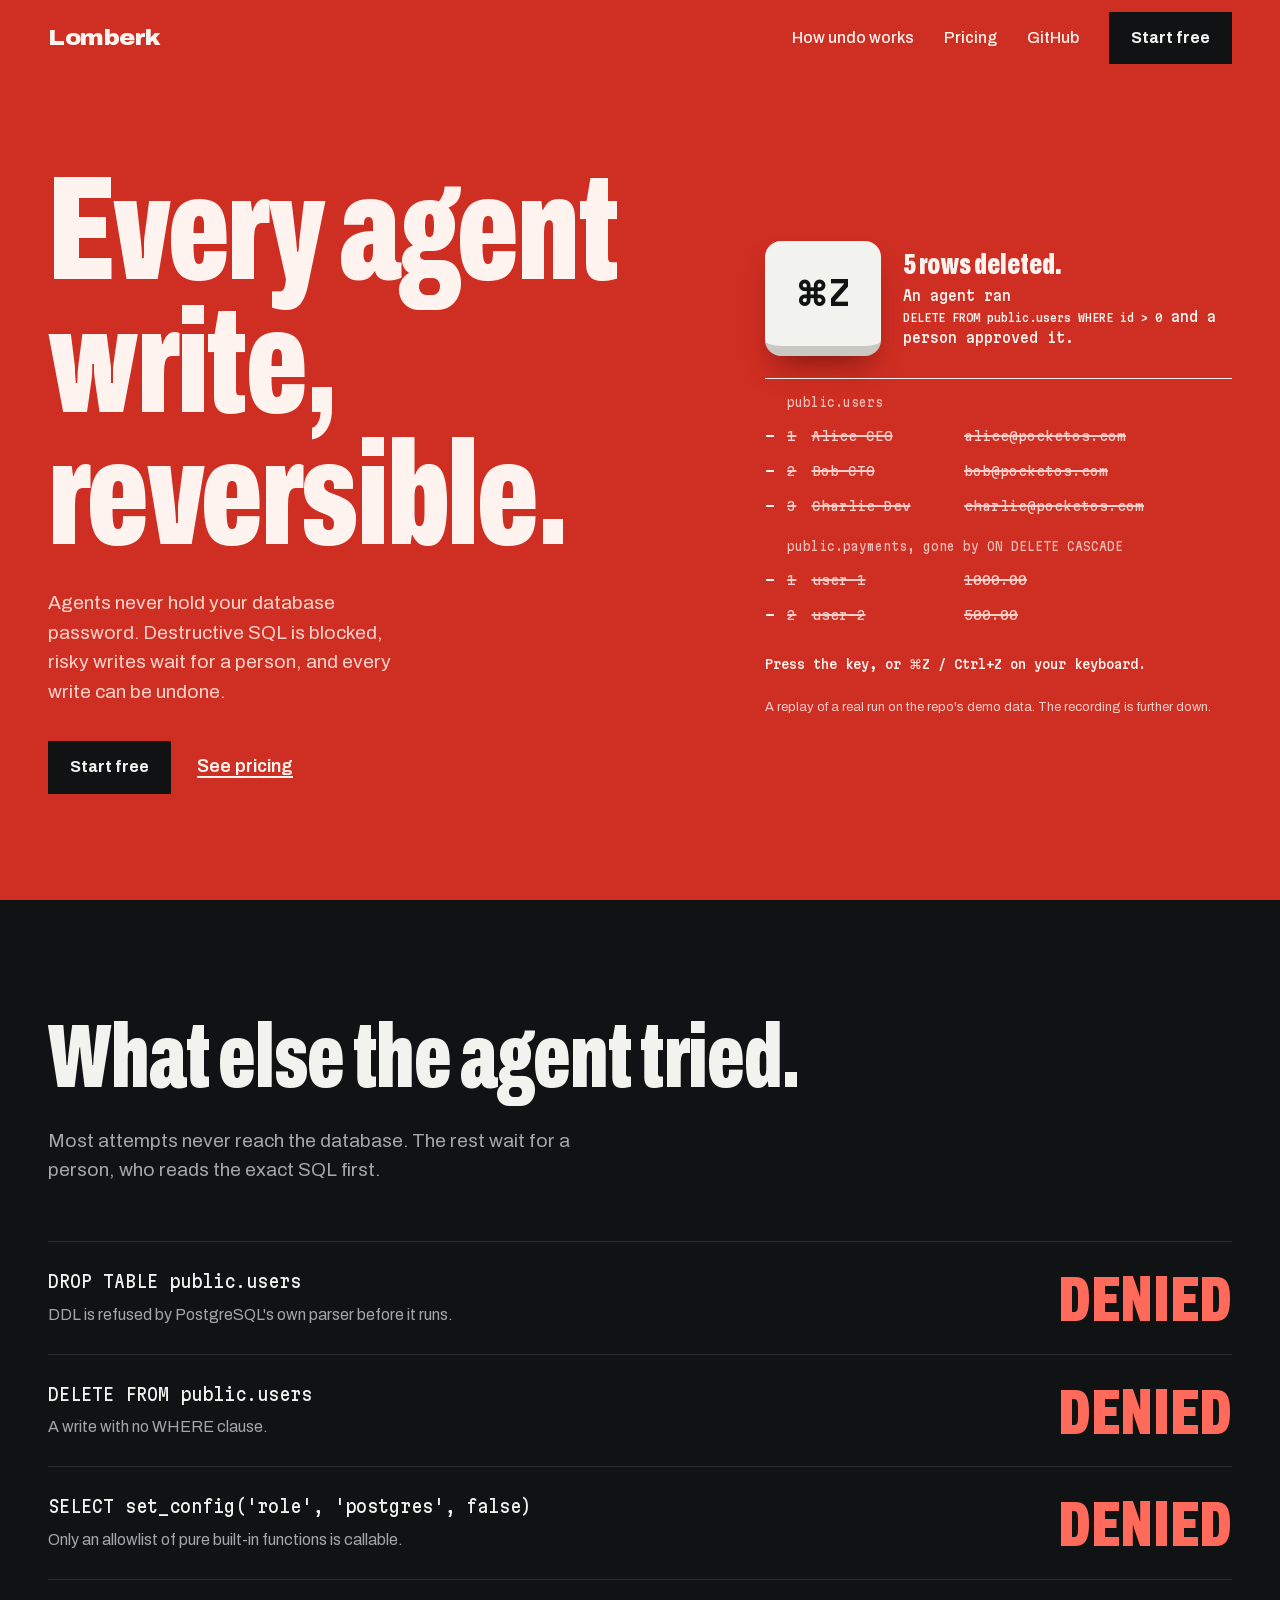
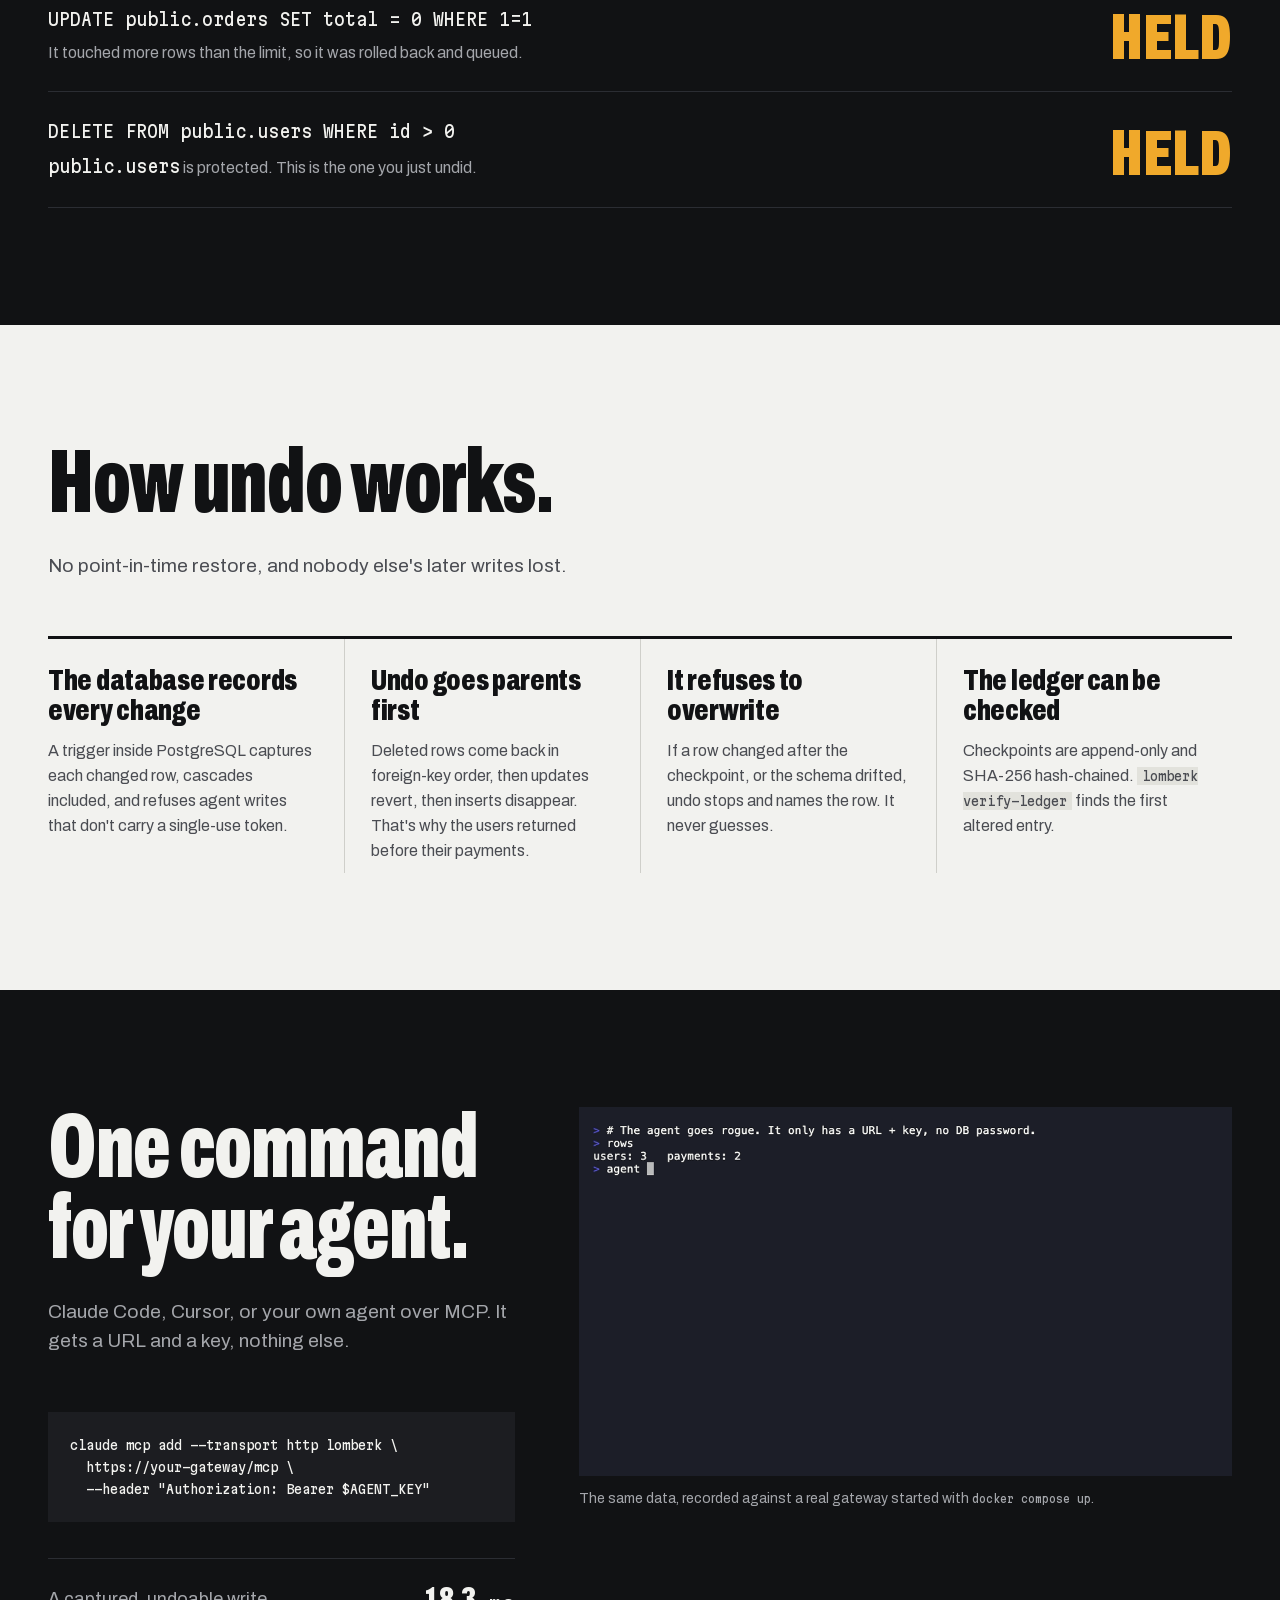
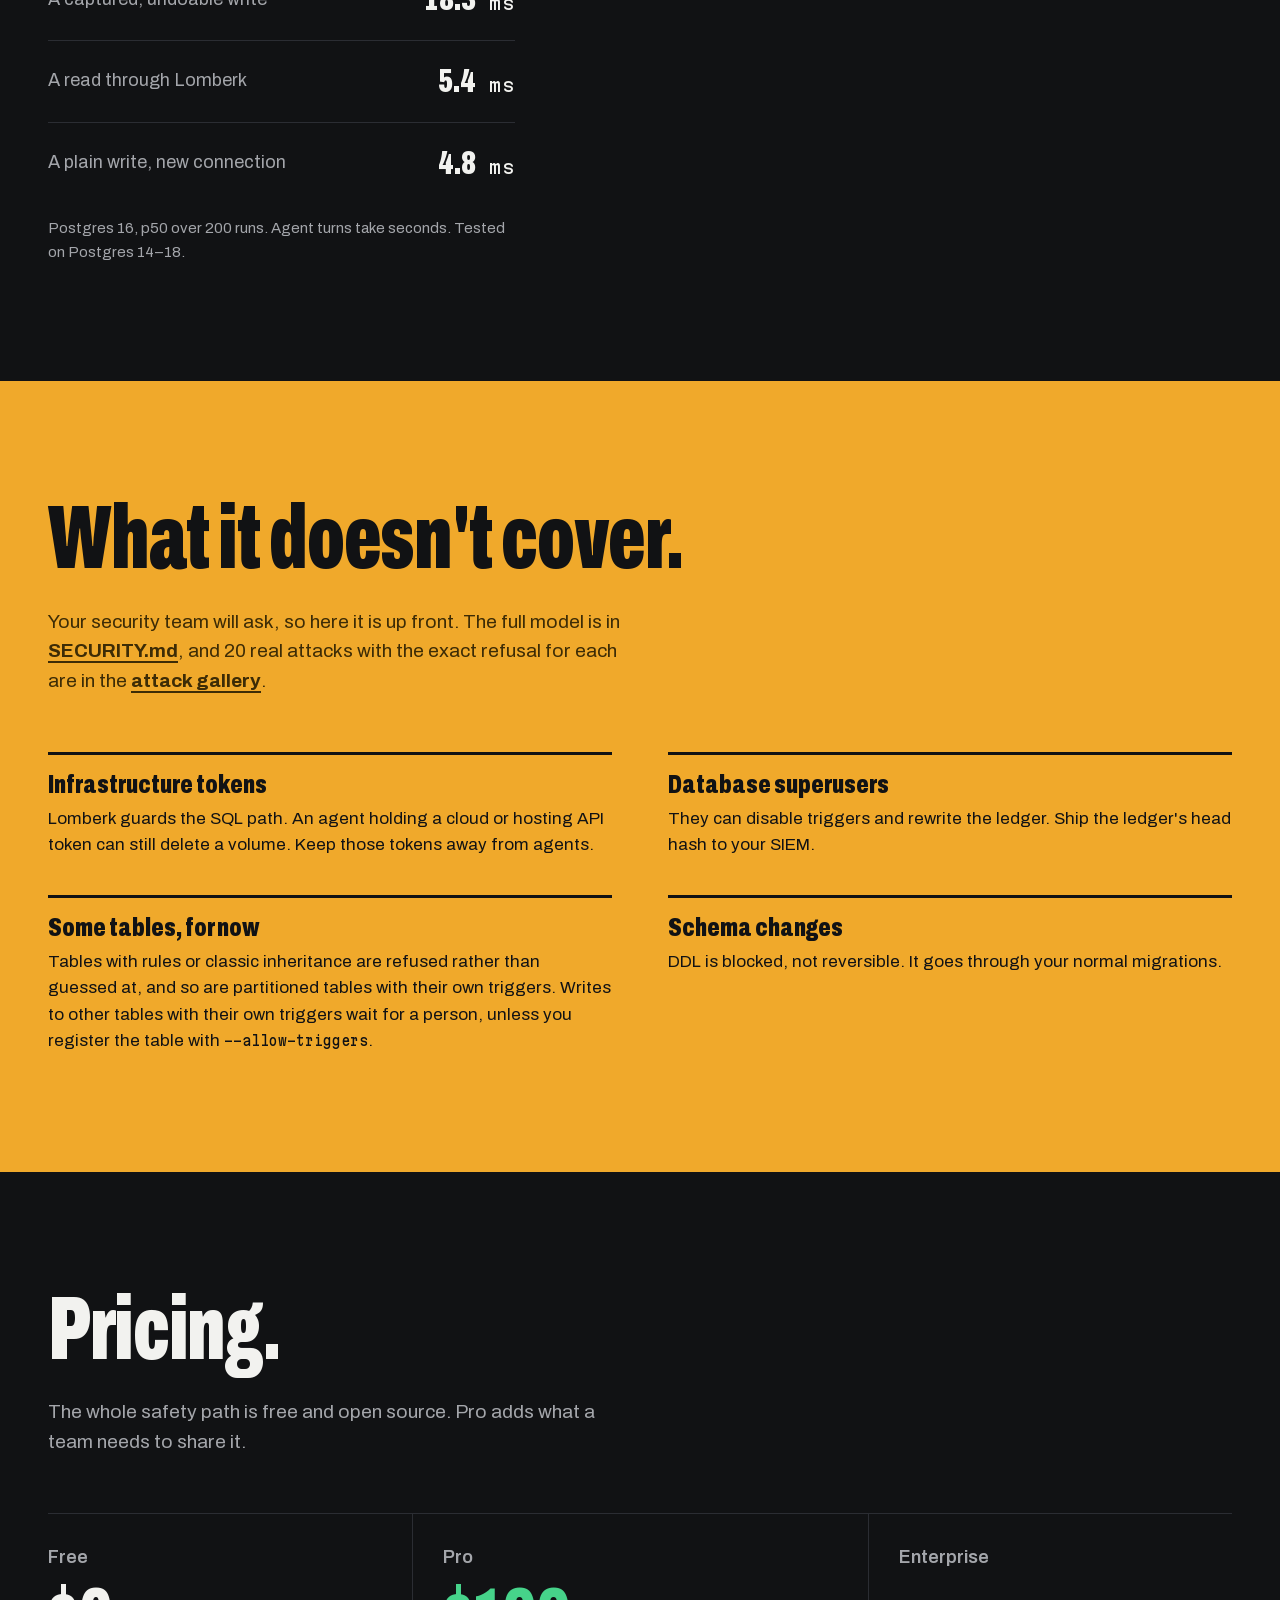
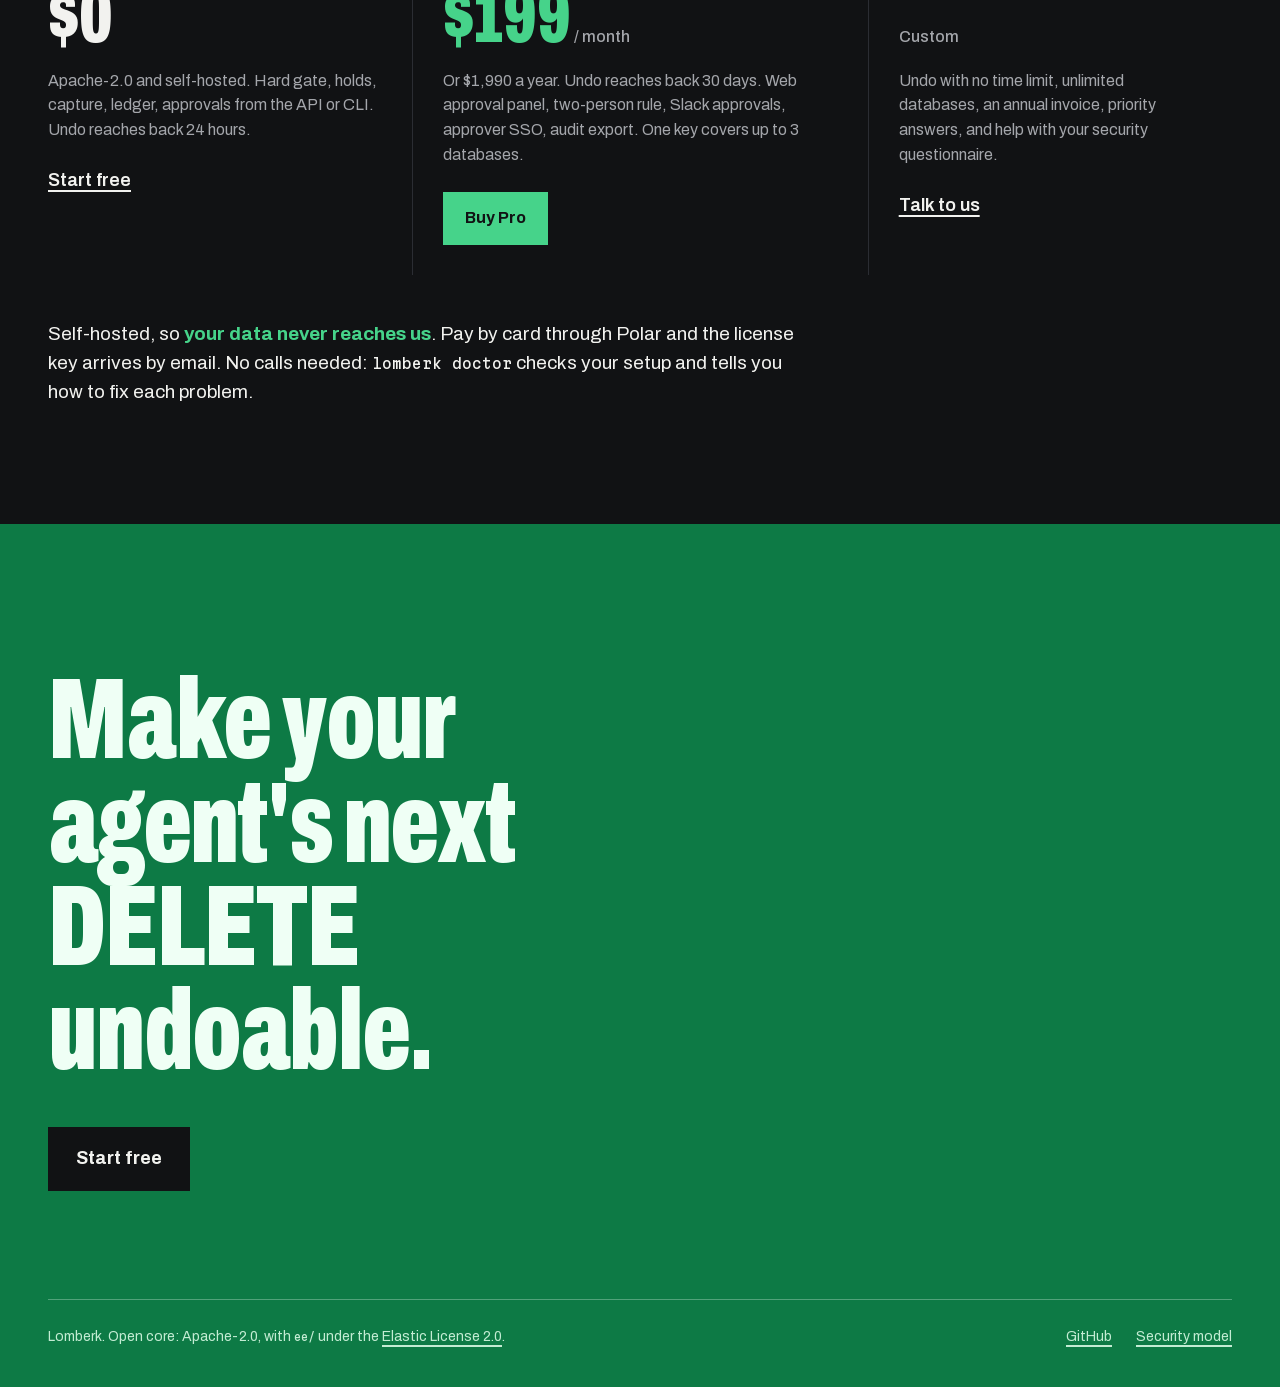
==== commit 5b5ef71a: "Rename Rowback to Lomberk before the first release Another project with the same name and the same j" ====
--- a/site/index.html
+++ b/site/index.html
@@ -3,24 +3,24 @@
 <head>
 <meta charset="utf-8">
 <meta name="viewport" content="width=device-width, initial-scale=1">
-<title>Rowback: every agent write, reversible</title>
+<title>Lomberk: every agent write, reversible</title>
 <meta name="description" content="An MCP gateway for PostgreSQL. Agents never hold the database password, destructive SQL is blocked, risky writes wait for a person, and every write can be undone.">
 <meta name="theme-color" content="#cf2e22">
 <link rel="icon" href="favicon.svg" type="image/svg+xml">
-<link rel="canonical" href="https://ege-usta.github.io/rowback/">
+<link rel="canonical" href="https://ege-usta.github.io/lomberk/">
 <meta property="og:type" content="website">
-<meta property="og:site_name" content="Rowback">
-<meta property="og:title" content="Rowback: every agent write, reversible">
+<meta property="og:site_name" content="Lomberk">
+<meta property="og:title" content="Lomberk: every agent write, reversible">
 <meta property="og:description" content="An MCP gateway for PostgreSQL. Agents never hold the database password, destructive SQL is blocked, risky writes wait for a person, and every write can be undone.">
-<meta property="og:url" content="https://ege-usta.github.io/rowback/">
-<meta property="og:image" content="https://ege-usta.github.io/rowback/og.png">
+<meta property="og:url" content="https://ege-usta.github.io/lomberk/">
+<meta property="og:image" content="https://ege-usta.github.io/lomberk/og.png">
 <meta property="og:image:width" content="1200">
 <meta property="og:image:height" content="630">
-<meta property="og:image:alt" content="Rowback: DROP TABLE denied; a protected DELETE held, approved, then undone.">
+<meta property="og:image:alt" content="Lomberk: DROP TABLE denied; a protected DELETE held, approved, then undone.">
 <meta name="twitter:card" content="summary_large_image">
-<meta name="twitter:title" content="Rowback: every agent write, reversible">
+<meta name="twitter:title" content="Lomberk: every agent write, reversible">
 <meta name="twitter:description" content="An MCP gateway for PostgreSQL. Agents never hold the database password, destructive SQL is blocked, risky writes wait for a person, and every write can be undone.">
-<meta name="twitter:image" content="https://ege-usta.github.io/rowback/og.png">
+<meta name="twitter:image" content="https://ege-usta.github.io/lomberk/og.png">
 <style>
 /* Fonts are served from this site, not Google: no visitor IP goes to a third party (GDPR). OFL licensed. */
 @font-face {
@@ -216,12 +216,12 @@
 <header class="hero" id="top" data-state="deleted">
   <div class="wrap">
     <nav aria-label="Main">
-      <a class="mark" href="#top">Rowback</a>
+      <a class="mark" href="#top">Lomberk</a>
       <div class="navlinks">
         <a href="#how">How undo works</a>
         <a href="#pricing">Pricing</a>
-        <a href="https://github.com/ege-usta/rowback">GitHub</a>
-        <a class="btn" href="https://github.com/ege-usta/rowback#1-start-the-stack">Start free</a>
+        <a href="https://github.com/ege-usta/lomberk">GitHub</a>
+        <a class="btn" href="https://github.com/ege-usta/lomberk#1-start-the-stack">Start free</a>
       </div>
     </nav>
   </div>
@@ -230,7 +230,7 @@
       <h1 class="display">Every agent write, reversible.</h1>
       <p class="sub">Agents never hold your database password. Destructive SQL is blocked, risky writes wait for a person, and every write can be undone.</p>
       <div class="ctas">
-        <a class="btn" href="https://github.com/ege-usta/rowback#1-start-the-stack">Start free</a>
+        <a class="btn" href="https://github.com/ege-usta/lomberk#1-start-the-stack">Start free</a>
         <a href="#pricing">See pricing</a>
       </div>
     </div>
@@ -281,7 +281,7 @@
       <div><h3>The database records every change</h3><p>A trigger inside PostgreSQL captures each changed row, cascades included, and refuses agent writes that don't carry a single-use token.</p></div>
       <div><h3>Undo goes parents first</h3><p>Deleted rows come back in foreign-key order, then updates revert, then inserts disappear. That's why the users returned before their payments.</p></div>
       <div><h3>It refuses to overwrite</h3><p>If a row changed after the checkpoint, or the schema drifted, undo stops and names the row. It never guesses.</p></div>
-      <div><h3>The ledger can be checked</h3><p>Checkpoints are append-only and SHA-256 hash-chained. <code>rowback verify-ledger</code> finds the first altered entry.</p></div>
+      <div><h3>The ledger can be checked</h3><p>Checkpoints are append-only and SHA-256 hash-chained. <code>lomberk verify-ledger</code> finds the first altered entry.</p></div>
     </div>
   </div>
 </section>
@@ -291,13 +291,13 @@
     <div>
       <h2 class="display">One command for your agent.</h2>
       <p class="lede">Claude Code, Cursor, or your own agent over MCP. It gets a URL and a key, nothing else.</p>
-      <pre>claude mcp add --transport http rowback \
+      <pre>claude mcp add --transport http lomberk \
   https://your-gateway/mcp \
   --header "Authorization: Bearer $AGENT_KEY"</pre>
       <table class="perf">
         <tbody>
           <tr><td>A captured, undoable write</td><td><strong>18.3</strong> ms</td></tr>
-          <tr><td>A read through Rowback</td><td><strong>5.4</strong> ms</td></tr>
+          <tr><td>A read through Lomberk</td><td><strong>5.4</strong> ms</td></tr>
           <tr><td>A plain write, new connection</td><td><strong>4.8</strong> ms</td></tr>
         </tbody>
       </table>
@@ -313,9 +313,9 @@
 <section class="limits">
   <div class="wrap">
     <h2 class="display">What it doesn't cover.</h2>
-    <p class="lede">Your security team will ask, so here it is up front. The full model is in <a href="https://github.com/ege-usta/rowback/blob/main/SECURITY.md">SECURITY.md</a>, and 20 real attacks with the exact refusal for each are in the <a href="https://github.com/ege-usta/rowback/blob/main/docs/attack-gallery.md">attack gallery</a>.</p>
+    <p class="lede">Your security team will ask, so here it is up front. The full model is in <a href="https://github.com/ege-usta/lomberk/blob/main/SECURITY.md">SECURITY.md</a>, and 20 real attacks with the exact refusal for each are in the <a href="https://github.com/ege-usta/lomberk/blob/main/docs/attack-gallery.md">attack gallery</a>.</p>
     <ul class="limit-list">
-      <li><strong>Infrastructure tokens</strong>Rowback guards the SQL path. An agent holding a cloud or hosting API token can still delete a volume. Keep those tokens away from agents.</li>
+      <li><strong>Infrastructure tokens</strong>Lomberk guards the SQL path. An agent holding a cloud or hosting API token can still delete a volume. Keep those tokens away from agents.</li>
       <li><strong>Database superusers</strong>They can disable triggers and rewrite the ledger. Ship the ledger's head hash to your SIEM.</li>
       <li><strong>Some tables, for now</strong>Tables with rules or classic inheritance are refused rather than guessed at, and so are partitioned tables with their own triggers. Writes to other tables with their own triggers wait for a person, unless you register the table with <code>--allow-triggers</code>.</li>
       <li><strong>Schema changes</strong>DDL is blocked, not reversible. It goes through your normal migrations.</li>
@@ -328,21 +328,21 @@
     <h2 class="display">Pricing.</h2>
     <p class="lede">The whole safety path is free and open source. Pro adds what a team needs to share it.</p>
     <div class="tiers">
-      <div class="tier"><h3>Free</h3><div class="amount">$0</div><p>Apache-2.0 and self-hosted. Hard gate, holds, capture, ledger, approvals from the API or CLI. Undo reaches back 24 hours.</p><a class="tier-cta" href="https://github.com/ege-usta/rowback#1-start-the-stack">Start free</a></div>
+      <div class="tier"><h3>Free</h3><div class="amount">$0</div><p>Apache-2.0 and self-hosted. Hard gate, holds, capture, ledger, approvals from the API or CLI. Undo reaches back 24 hours.</p><a class="tier-cta" href="https://github.com/ege-usta/lomberk#1-start-the-stack">Start free</a></div>
       <div class="tier pro"><h3>Pro</h3><div class="amount">$199<small> / month</small></div><p>Or $1,990 a year. Undo reaches back 30 days. Web approval panel, two-person rule, Slack approvals, approver SSO, audit export. One key covers up to 3 databases.</p><a class="btn tier-btn" href="https://buy.polar.sh/polar_cl_YqG6acsQyrldmOnlSzRDyHX5o1bWT76m33Afd3VTgEU">Buy Pro</a></div>
-      <div class="tier"><h3>Enterprise</h3><div class="amount"><small>Custom</small></div><p>Undo with no time limit, unlimited databases, an annual invoice, priority answers, and help with your security questionnaire.</p><a class="tier-cta" href="https://github.com/ege-usta/rowback/discussions">Talk to us</a></div>
-    </div>
-    <p class="partner">Self-hosted, so <strong>your data never reaches us</strong>. Pay by card through Polar and the license key arrives by email. No calls needed: <code>rowback doctor</code> checks your setup and tells you how to fix each problem.</p>
+      <div class="tier"><h3>Enterprise</h3><div class="amount"><small>Custom</small></div><p>Undo with no time limit, unlimited databases, an annual invoice, priority answers, and help with your security questionnaire.</p><a class="tier-cta" href="https://github.com/ege-usta/lomberk/discussions">Talk to us</a></div>
+    </div>
+    <p class="partner">Self-hosted, so <strong>your data never reaches us</strong>. Pay by card through Polar and the license key arrives by email. No calls needed: <code>lomberk doctor</code> checks your setup and tells you how to fix each problem.</p>
   </div>
 </section>
 
 <section class="close">
   <div class="wrap">
     <h2 class="display">Make your agent's next DELETE undoable.</h2>
-    <a class="btn" href="https://github.com/ege-usta/rowback#1-start-the-stack">Start free</a>
+    <a class="btn" href="https://github.com/ege-usta/lomberk#1-start-the-stack">Start free</a>
     <footer>
-      <span>Rowback. Open core: Apache-2.0, with <code>ee/</code> under the <a href="https://github.com/ege-usta/rowback/blob/main/src/rowback/ee/LICENSE">Elastic License 2.0</a>.</span>
-      <nav aria-label="Footer"><a href="https://github.com/ege-usta/rowback">GitHub</a><a href="https://github.com/ege-usta/rowback/blob/main/SECURITY.md">Security model</a></nav>
+      <span>Lomberk. Open core: Apache-2.0, with <code>ee/</code> under the <a href="https://github.com/ege-usta/lomberk/blob/main/src/lomberk/ee/LICENSE">Elastic License 2.0</a>.</span>
+      <nav aria-label="Footer"><a href="https://github.com/ege-usta/lomberk">GitHub</a><a href="https://github.com/ege-usta/lomberk/blob/main/SECURITY.md">Security model</a></nav>
     </footer>
   </div>
 </section>
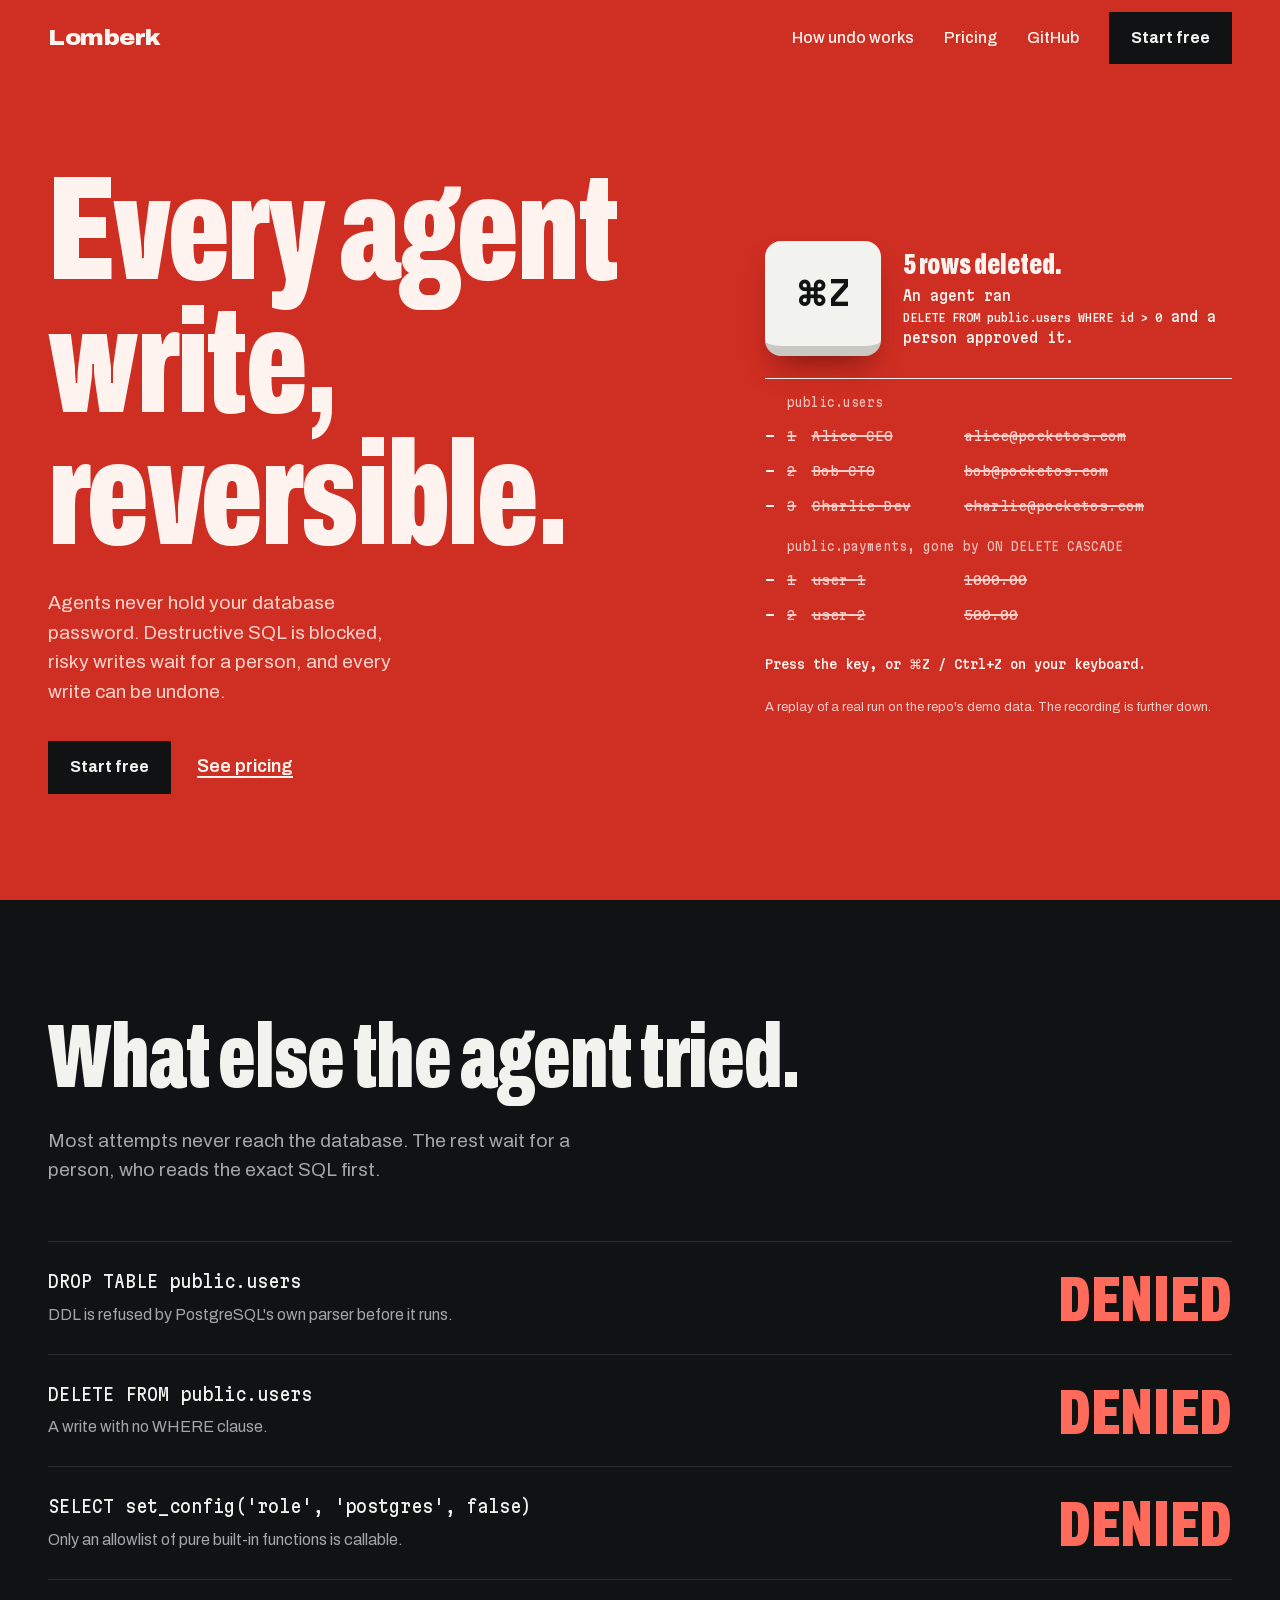
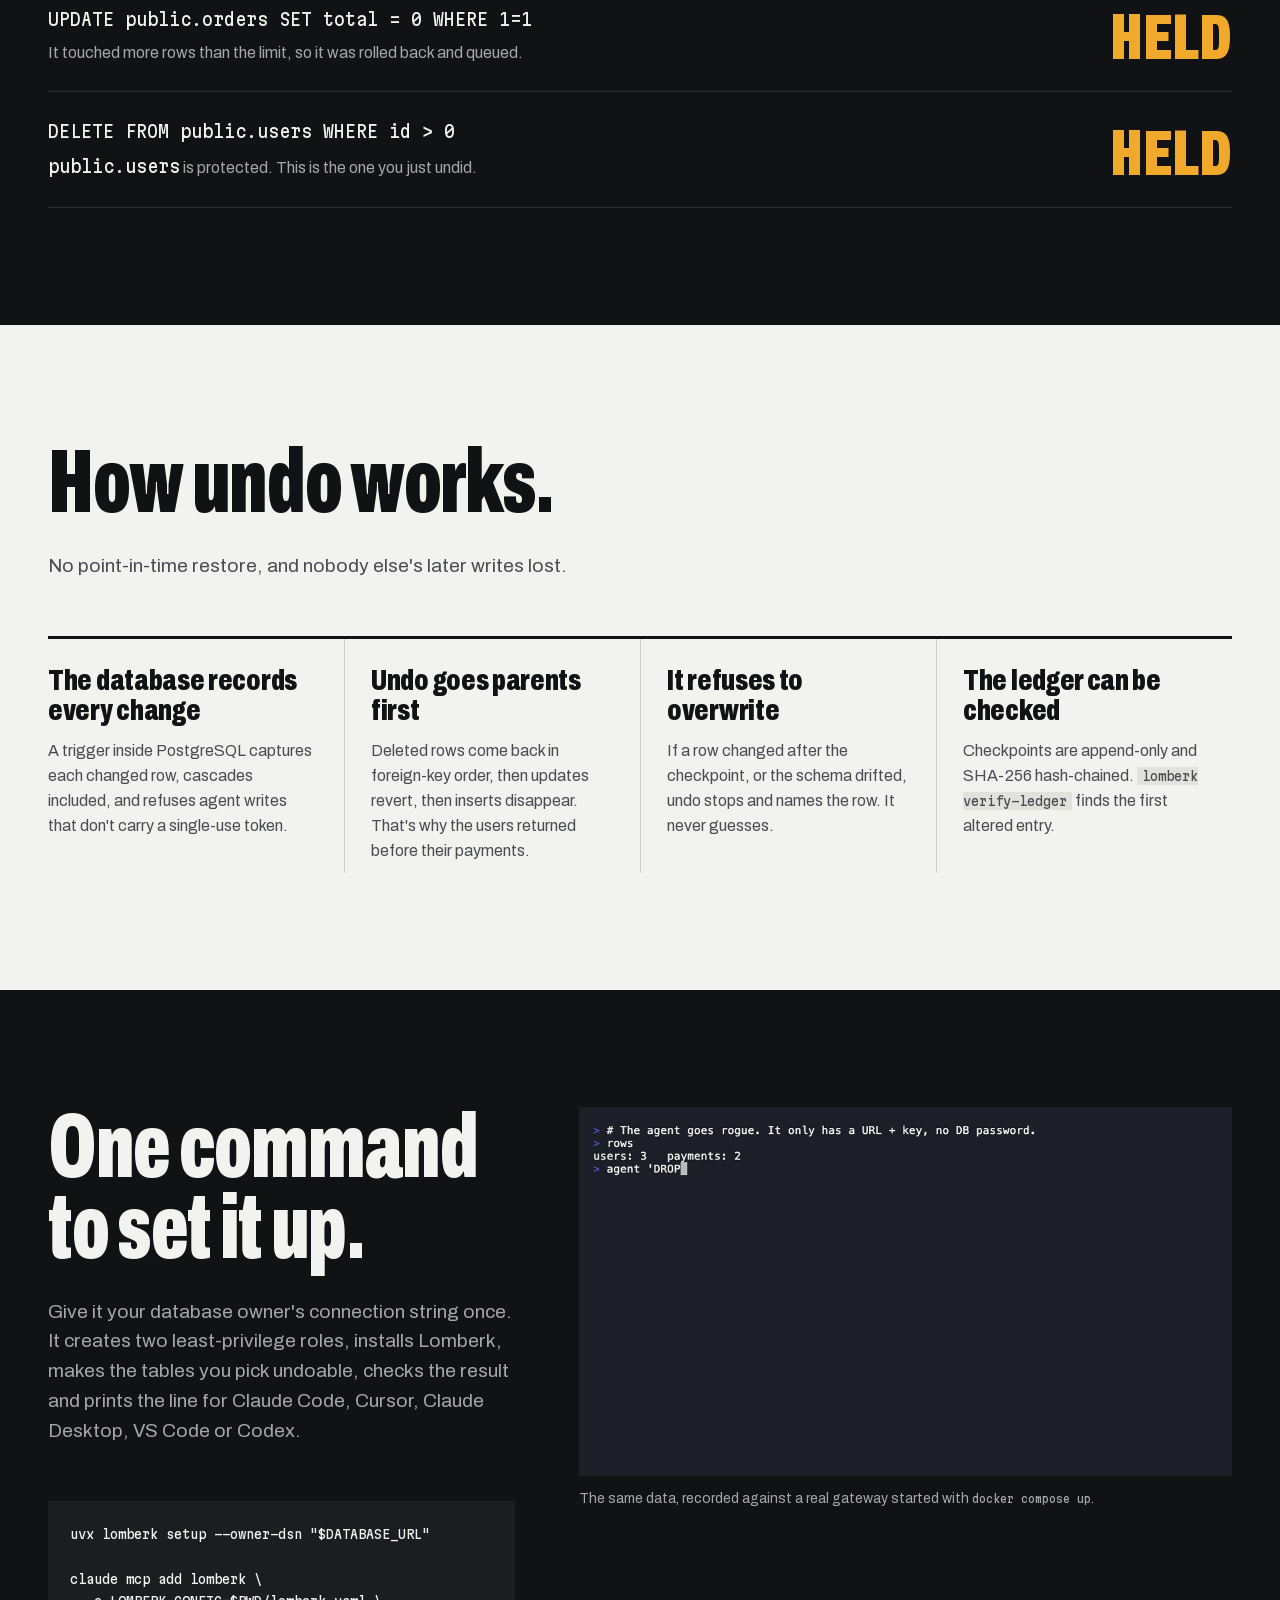
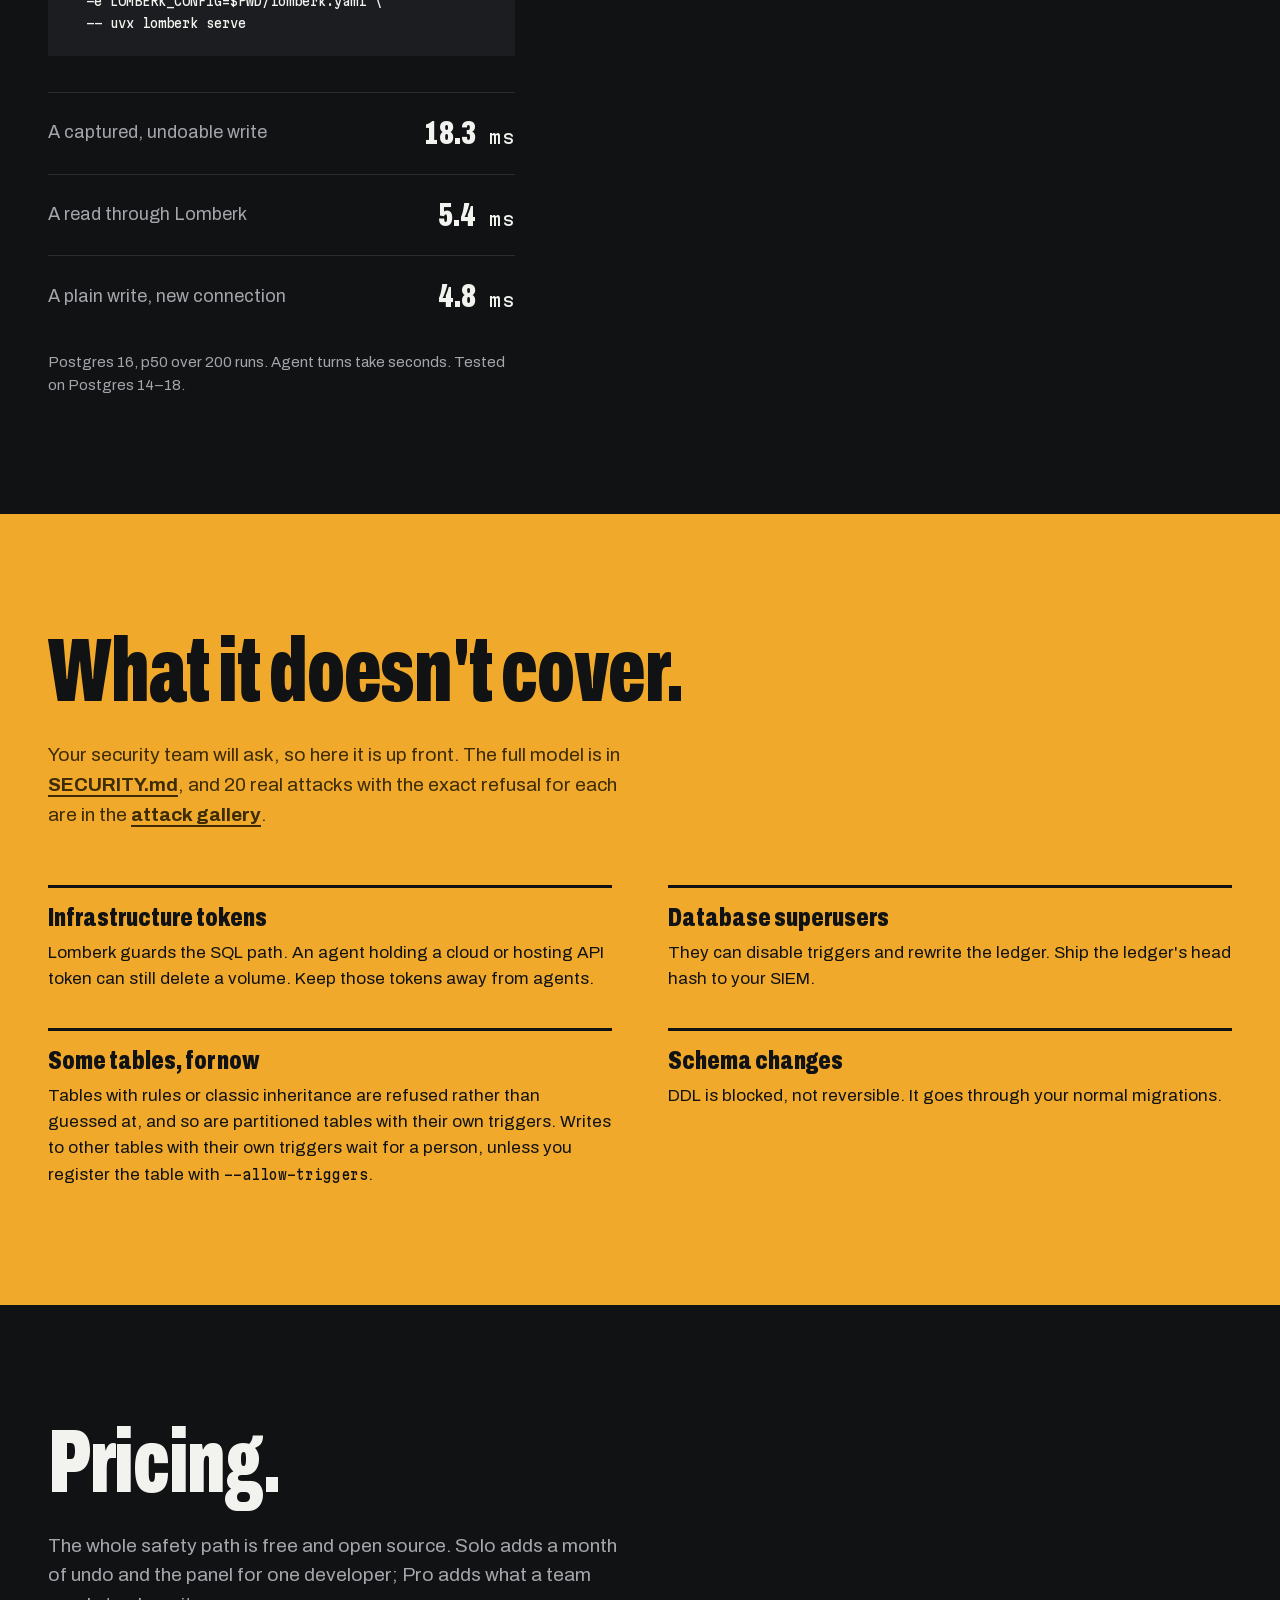
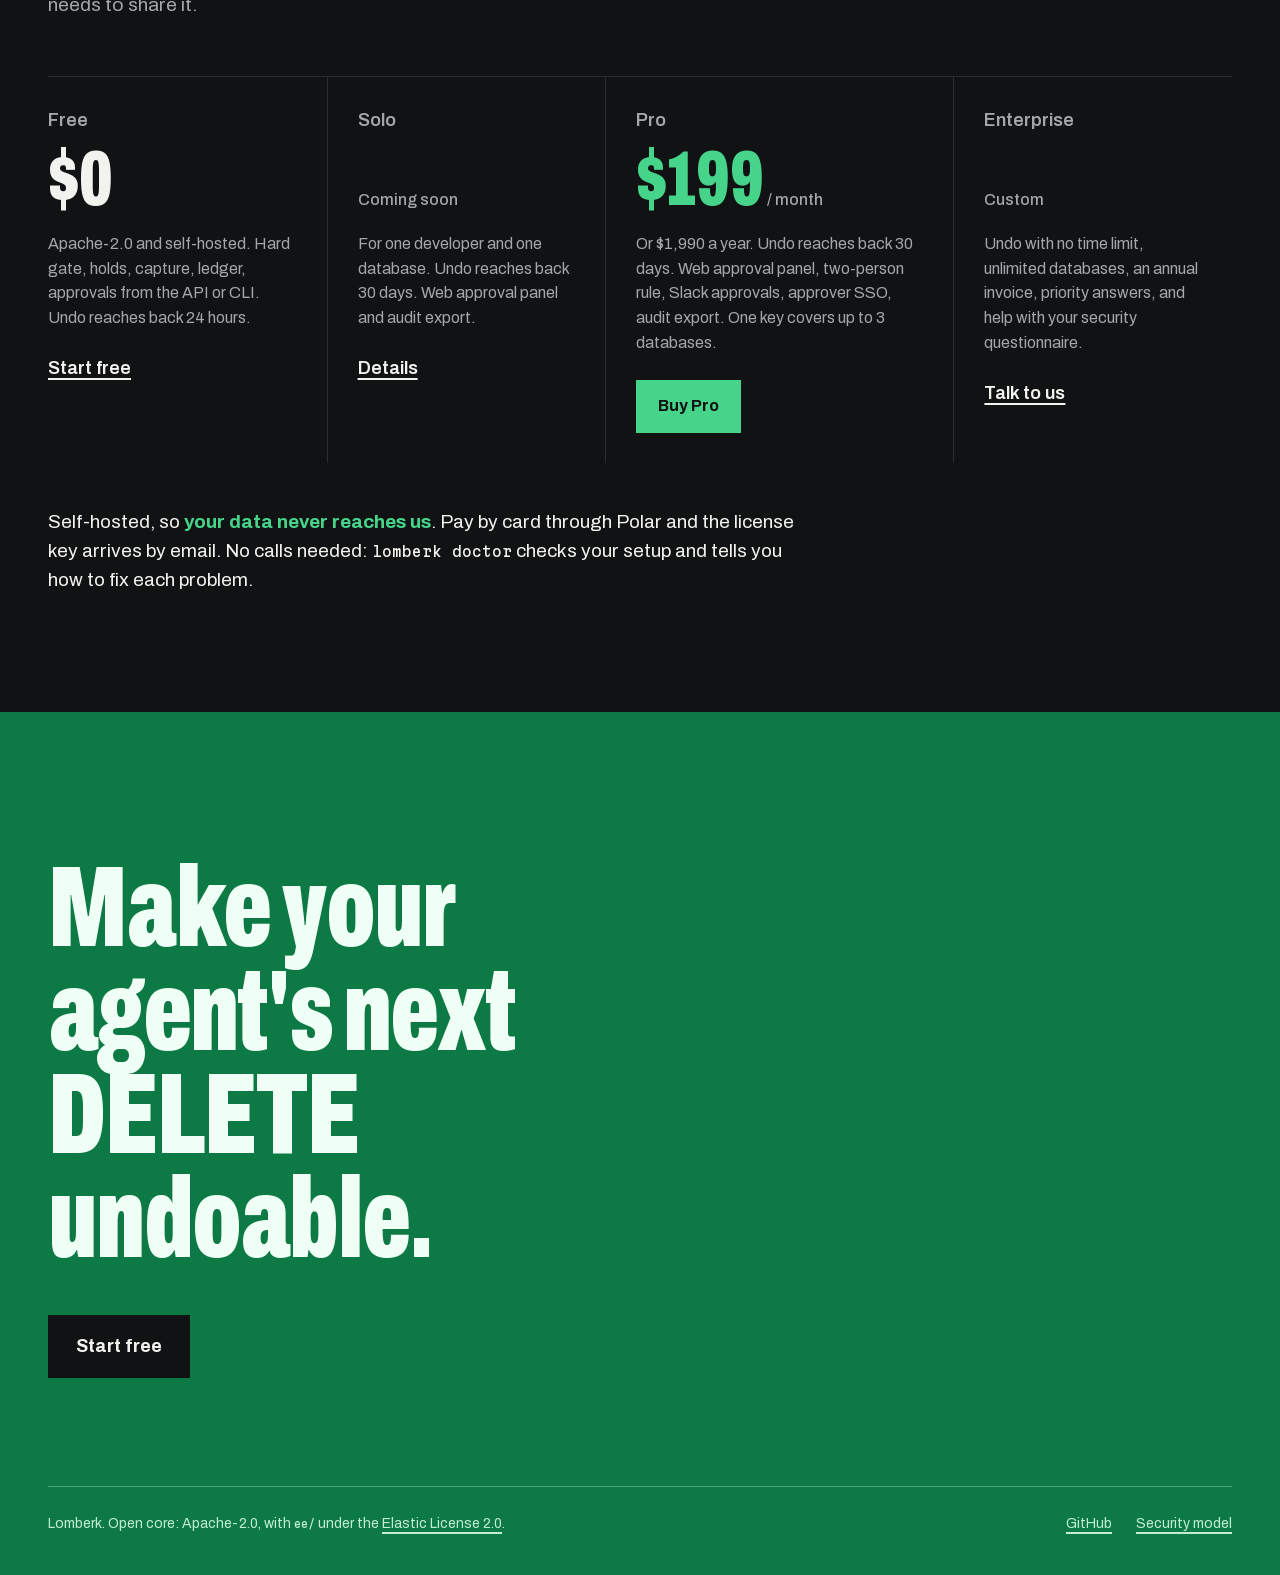
==== commit 30b696f5: "Docs: 60-second quickstart, agent tools, Solo plan, Railway and Supabase pooler README opens with uv" ====
--- a/site/index.html
+++ b/site/index.html
@@ -166,7 +166,7 @@
 .limit-list strong { display: block; font-weight: 850; font-variation-settings: "wdth" 70; font-size: 26px; line-height: 1.05; margin-bottom: 8px; }
 
 /* pricing */
-.tiers { display: grid; grid-template-columns: 1fr 1.25fr 1fr; border-top: 1.5px solid var(--rule); }
+.tiers { display: grid; grid-template-columns: 1fr 1fr 1.25fr 1fr; border-top: 1.5px solid var(--rule); }
 .tier { padding: 30px 30px 30px 0; }
 .tier + .tier { border-left: 1.5px solid var(--rule); padding-left: 30px; }
 .tier h3 { font-size: 18px; font-weight: 600; margin: 0 0 10px; color: var(--muted); }
@@ -221,7 +221,7 @@
         <a href="#how">How undo works</a>
         <a href="#pricing">Pricing</a>
         <a href="https://github.com/ege-usta/lomberk">GitHub</a>
-        <a class="btn" href="https://github.com/ege-usta/lomberk#1-start-the-stack">Start free</a>
+        <a class="btn" href="https://github.com/ege-usta/lomberk#quickstart-60-seconds">Start free</a>
       </div>
     </nav>
   </div>
@@ -230,7 +230,7 @@
       <h1 class="display">Every agent write, reversible.</h1>
       <p class="sub">Agents never hold your database password. Destructive SQL is blocked, risky writes wait for a person, and every write can be undone.</p>
       <div class="ctas">
-        <a class="btn" href="https://github.com/ege-usta/lomberk#1-start-the-stack">Start free</a>
+        <a class="btn" href="https://github.com/ege-usta/lomberk#quickstart-60-seconds">Start free</a>
         <a href="#pricing">See pricing</a>
       </div>
     </div>
@@ -289,11 +289,13 @@
 <section>
   <div class="wrap setup-grid">
     <div>
-      <h2 class="display">One command for your agent.</h2>
-      <p class="lede">Claude Code, Cursor, or your own agent over MCP. It gets a URL and a key, nothing else.</p>
-      <pre>claude mcp add --transport http lomberk \
-  https://your-gateway/mcp \
-  --header "Authorization: Bearer $AGENT_KEY"</pre>
+      <h2 class="display">One command to set it up.</h2>
+      <p class="lede">Give it your database owner's connection string once. It creates two least-privilege roles, installs Lomberk, makes the tables you pick undoable, checks the result and prints the line for Claude Code, Cursor, Claude Desktop, VS Code or Codex.</p>
+      <pre>uvx lomberk setup --owner-dsn "$DATABASE_URL"
+
+claude mcp add lomberk \
+  -e LOMBERK_CONFIG=$PWD/lomberk.yaml \
+  -- uvx lomberk serve</pre>
       <table class="perf">
         <tbody>
           <tr><td>A captured, undoable write</td><td><strong>18.3</strong> ms</td></tr>
@@ -326,9 +328,10 @@
 <section id="pricing">
   <div class="wrap">
     <h2 class="display">Pricing.</h2>
-    <p class="lede">The whole safety path is free and open source. Pro adds what a team needs to share it.</p>
+    <p class="lede">The whole safety path is free and open source. Solo adds a month of undo and the panel for one developer; Pro adds what a team needs to share it.</p>
     <div class="tiers">
-      <div class="tier"><h3>Free</h3><div class="amount">$0</div><p>Apache-2.0 and self-hosted. Hard gate, holds, capture, ledger, approvals from the API or CLI. Undo reaches back 24 hours.</p><a class="tier-cta" href="https://github.com/ege-usta/lomberk#1-start-the-stack">Start free</a></div>
+      <div class="tier"><h3>Free</h3><div class="amount">$0</div><p>Apache-2.0 and self-hosted. Hard gate, holds, capture, ledger, approvals from the API or CLI. Undo reaches back 24 hours.</p><a class="tier-cta" href="https://github.com/ege-usta/lomberk#quickstart-60-seconds">Start free</a></div>
+      <div class="tier"><h3>Solo</h3><div class="amount"><small>Coming soon</small></div><p>For one developer and one database. Undo reaches back 30 days. Web approval panel and audit export.</p><a class="tier-cta" href="https://github.com/ege-usta/lomberk#pricing">Details</a></div>
       <div class="tier pro"><h3>Pro</h3><div class="amount">$199<small> / month</small></div><p>Or $1,990 a year. Undo reaches back 30 days. Web approval panel, two-person rule, Slack approvals, approver SSO, audit export. One key covers up to 3 databases.</p><a class="btn tier-btn" href="https://buy.polar.sh/polar_cl_YqG6acsQyrldmOnlSzRDyHX5o1bWT76m33Afd3VTgEU">Buy Pro</a></div>
       <div class="tier"><h3>Enterprise</h3><div class="amount"><small>Custom</small></div><p>Undo with no time limit, unlimited databases, an annual invoice, priority answers, and help with your security questionnaire.</p><a class="tier-cta" href="https://github.com/ege-usta/lomberk/discussions">Talk to us</a></div>
     </div>
@@ -339,7 +342,7 @@
 <section class="close">
   <div class="wrap">
     <h2 class="display">Make your agent's next DELETE undoable.</h2>
-    <a class="btn" href="https://github.com/ege-usta/lomberk#1-start-the-stack">Start free</a>
+    <a class="btn" href="https://github.com/ege-usta/lomberk#quickstart-60-seconds">Start free</a>
     <footer>
       <span>Lomberk. Open core: Apache-2.0, with <code>ee/</code> under the <a href="https://github.com/ege-usta/lomberk/blob/main/src/lomberk/ee/LICENSE">Elastic License 2.0</a>.</span>
       <nav aria-label="Footer"><a href="https://github.com/ege-usta/lomberk">GitHub</a><a href="https://github.com/ege-usta/lomberk/blob/main/SECURITY.md">Security model</a></nav>
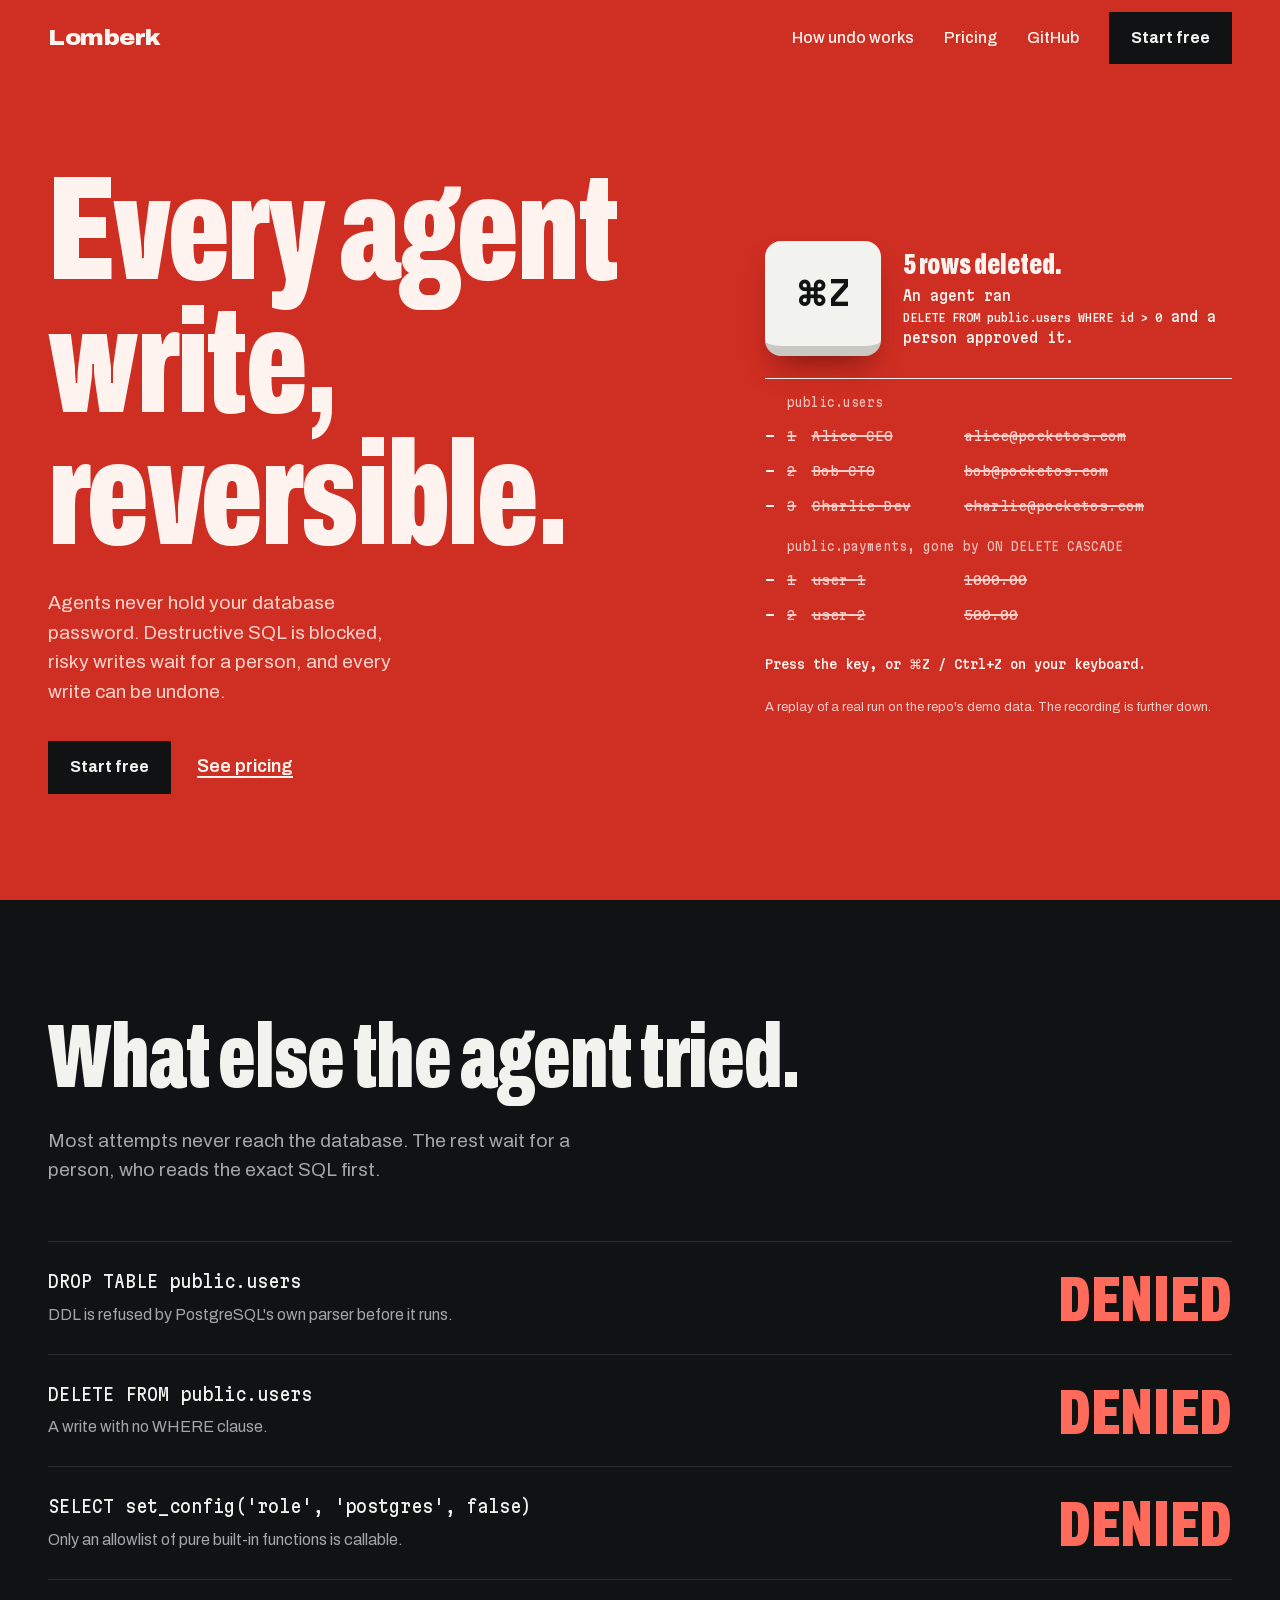
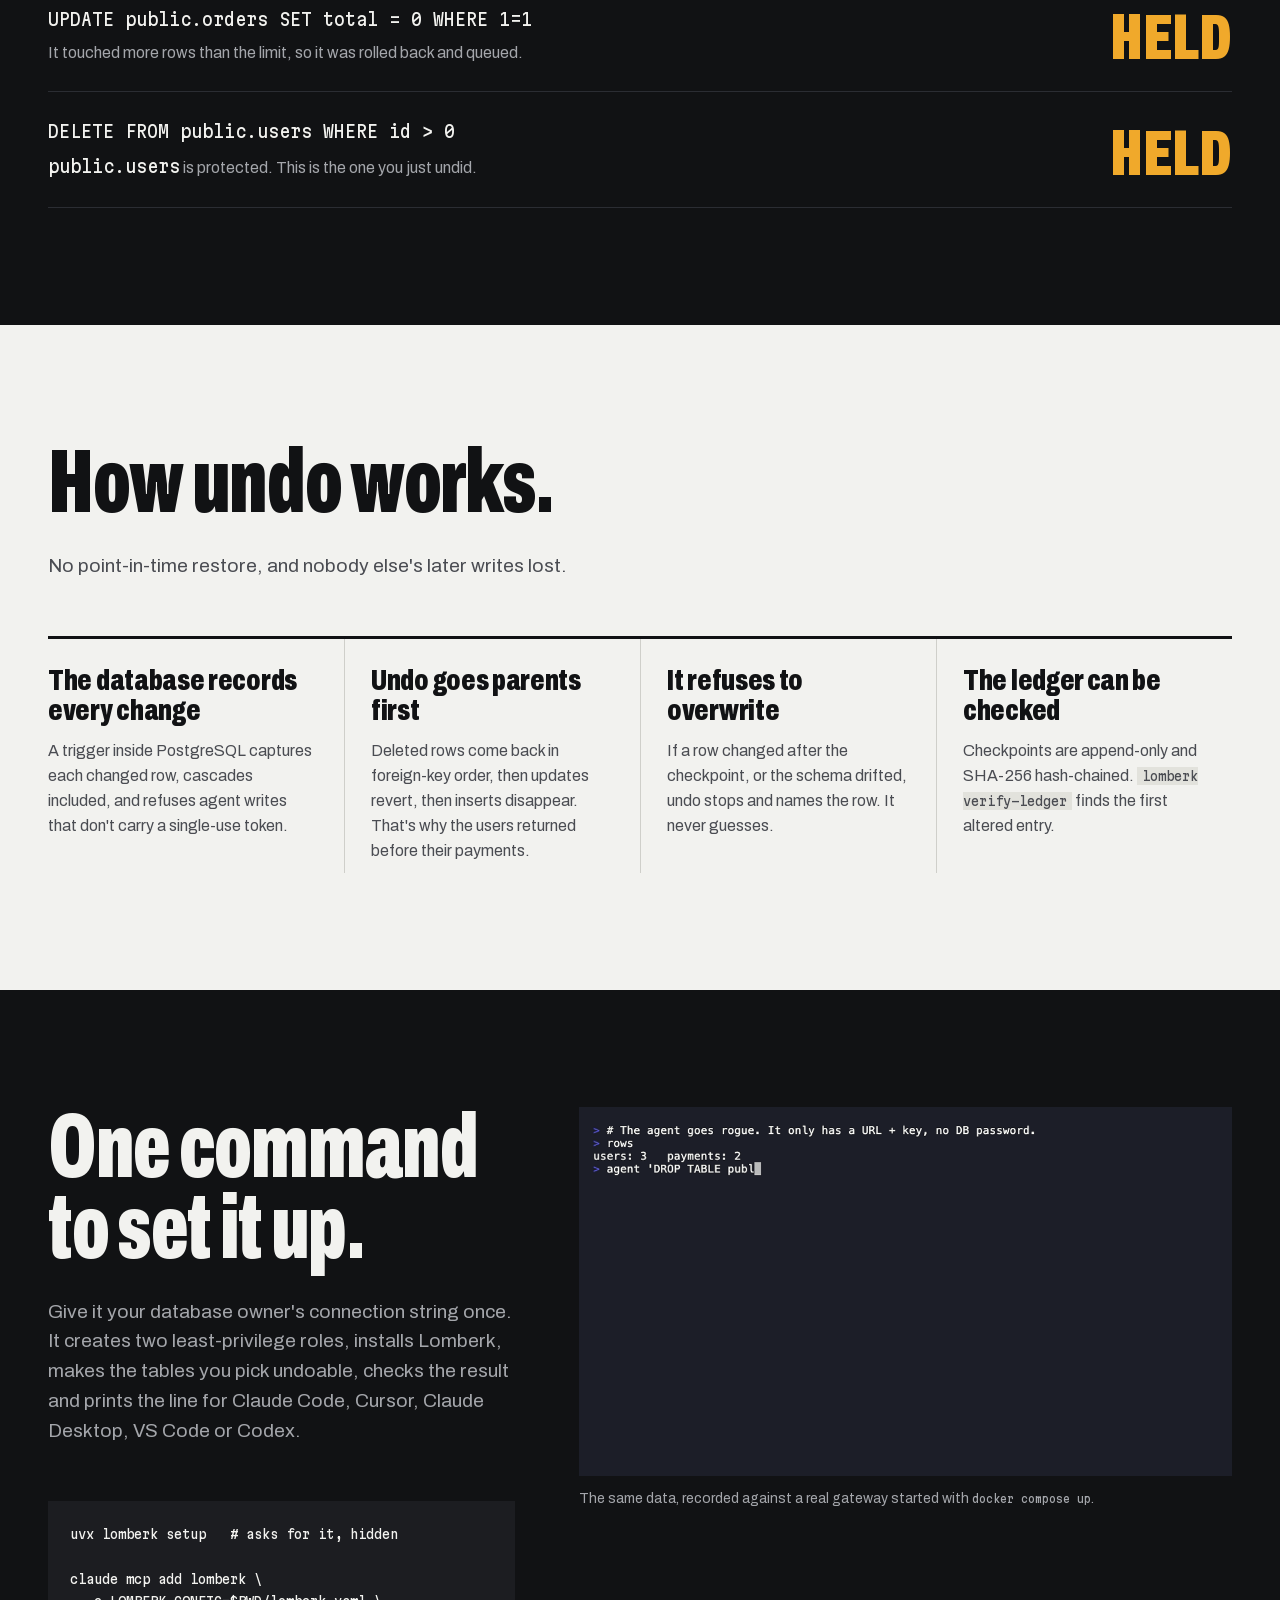
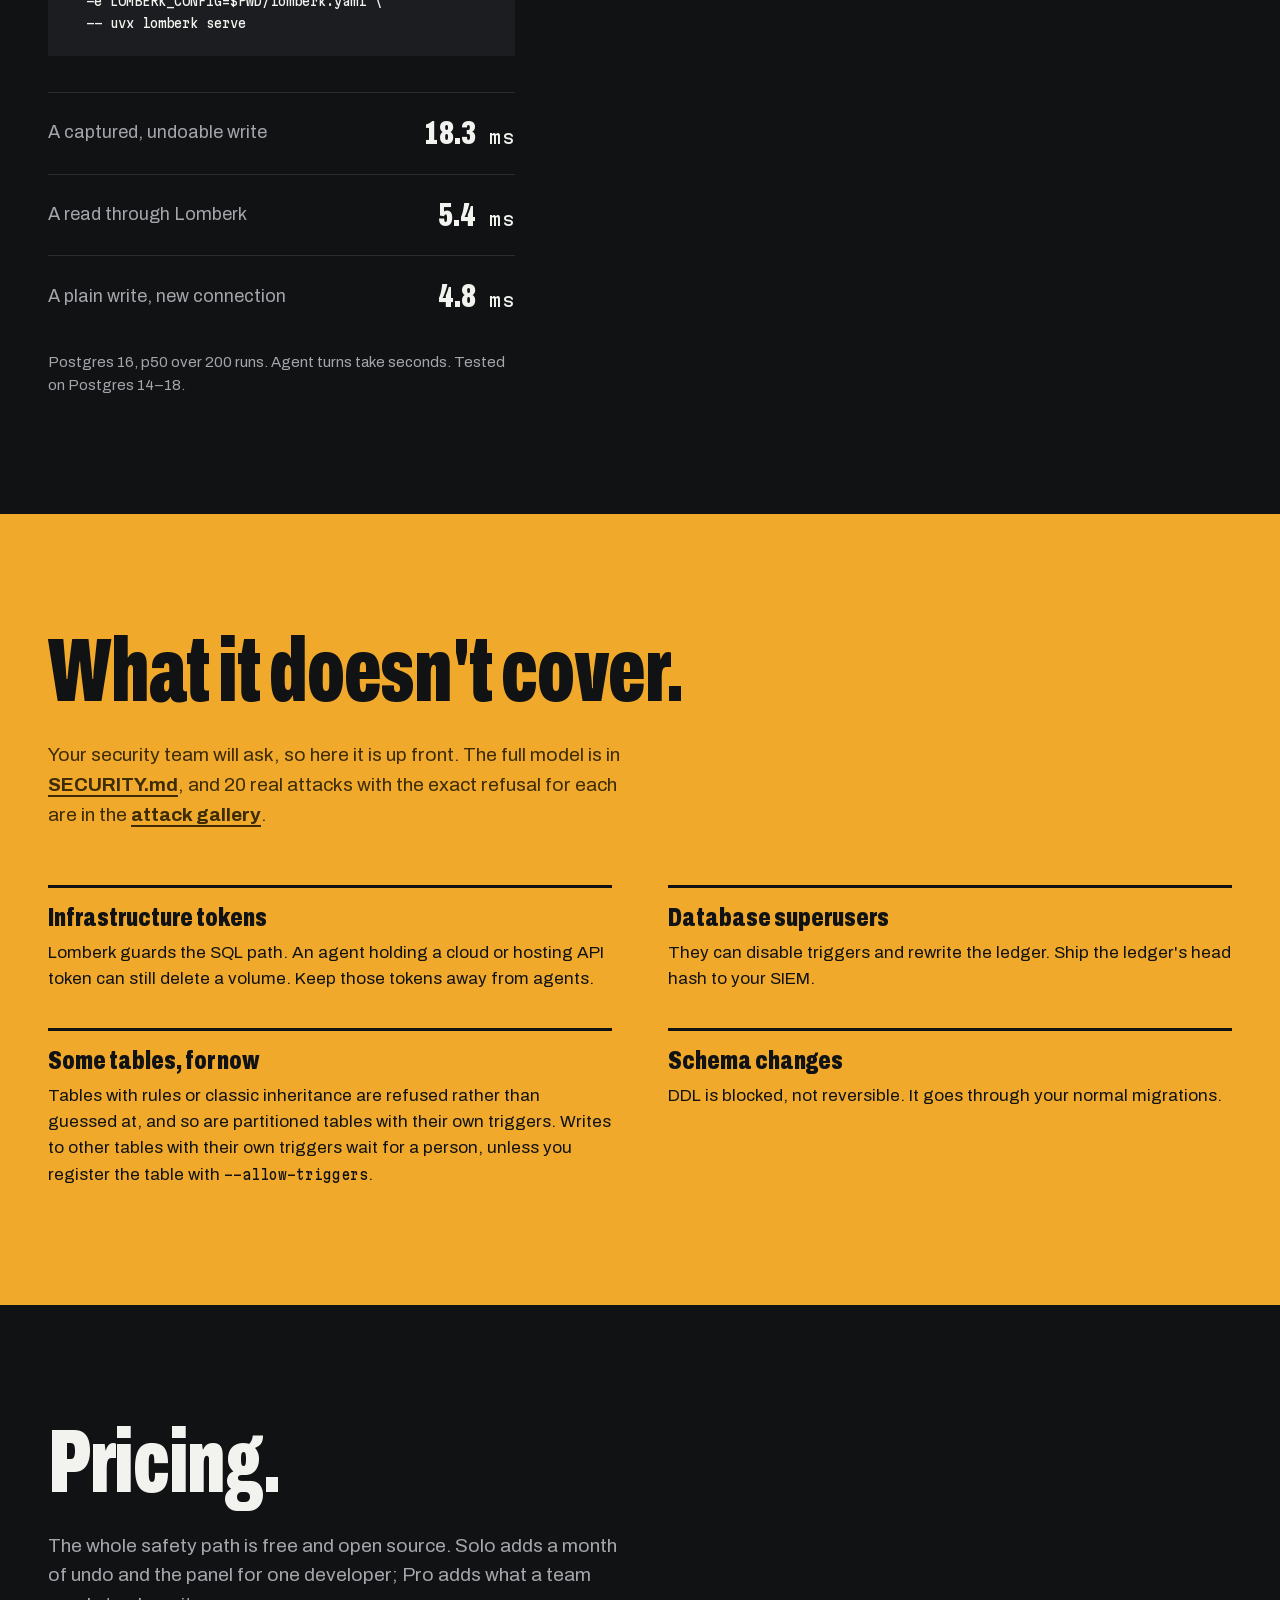
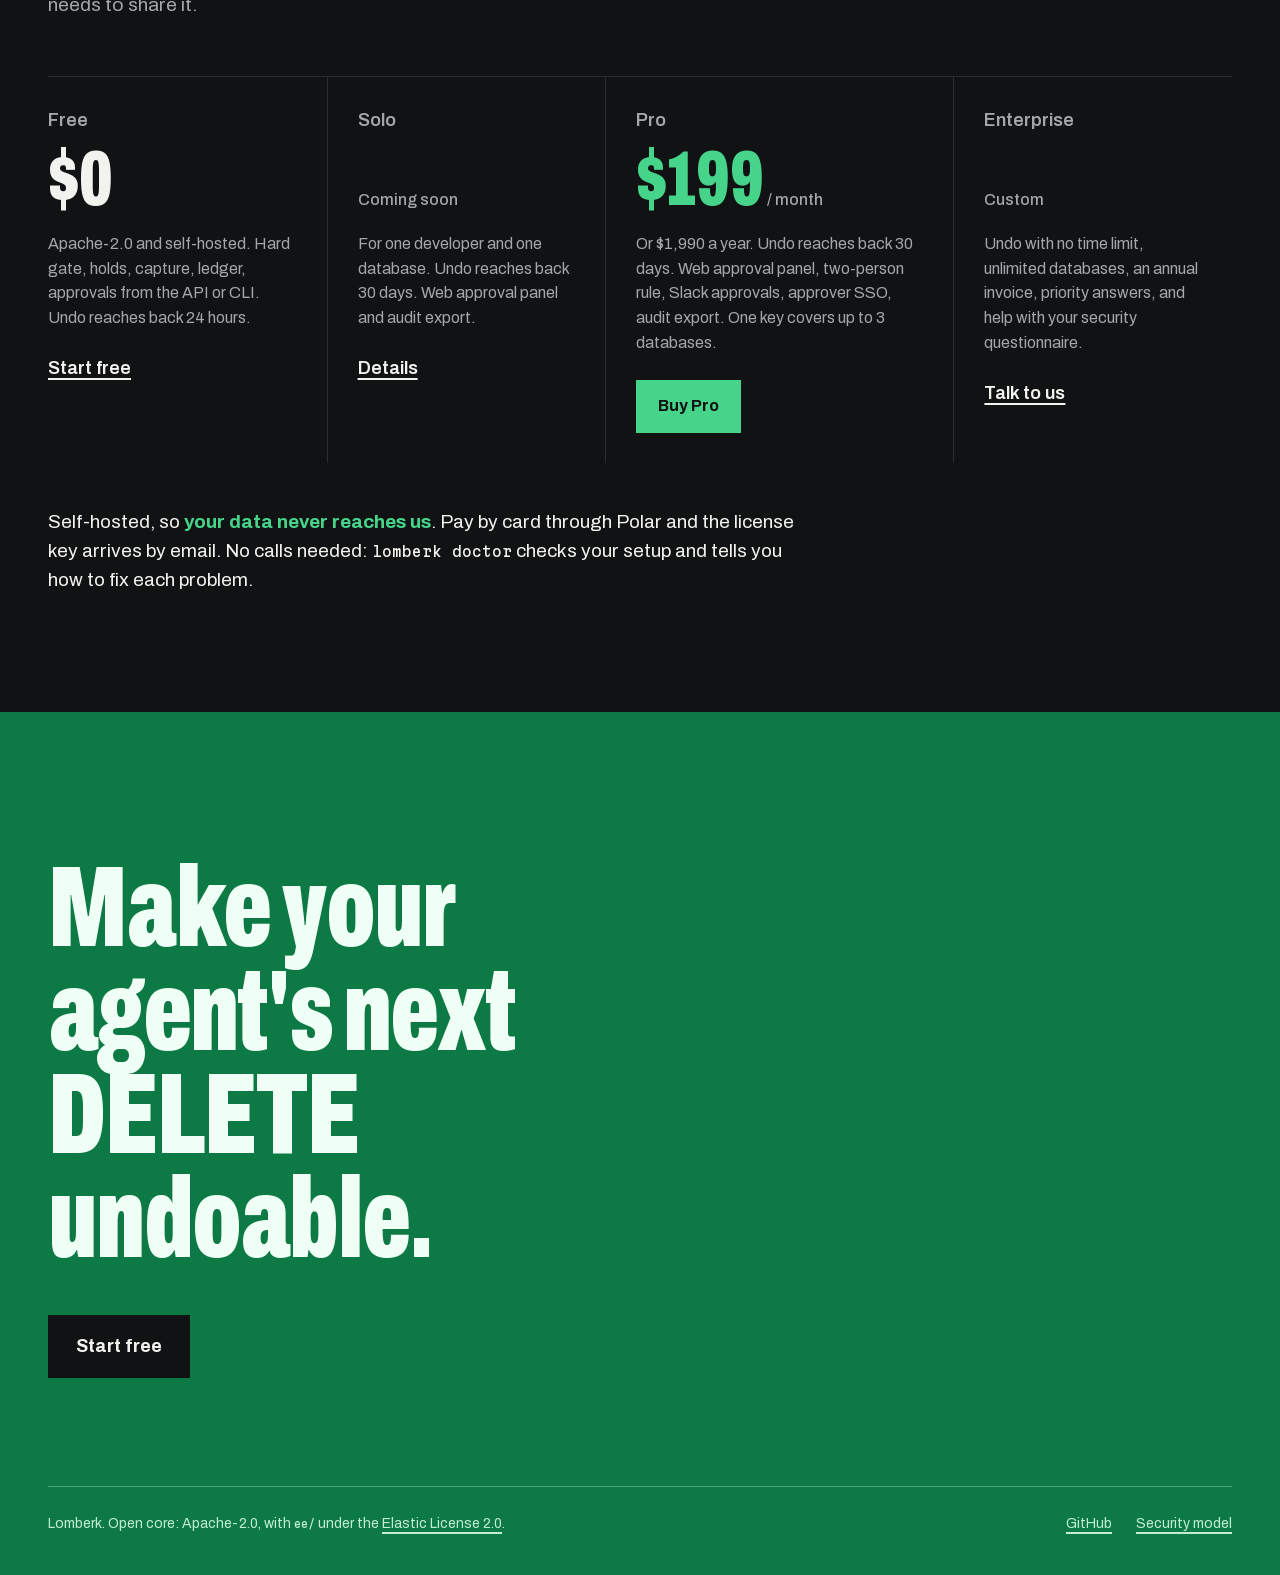
==== commit dd26e561: "Setup and agent tools: fixes from review - setup checks the folder is writable before any database c" ====
--- a/site/index.html
+++ b/site/index.html
@@ -291,7 +291,7 @@
     <div>
       <h2 class="display">One command to set it up.</h2>
       <p class="lede">Give it your database owner's connection string once. It creates two least-privilege roles, installs Lomberk, makes the tables you pick undoable, checks the result and prints the line for Claude Code, Cursor, Claude Desktop, VS Code or Codex.</p>
-      <pre>uvx lomberk setup --owner-dsn "$DATABASE_URL"
+      <pre>uvx lomberk setup   # asks for it, hidden
 
 claude mcp add lomberk \
   -e LOMBERK_CONFIG=$PWD/lomberk.yaml \
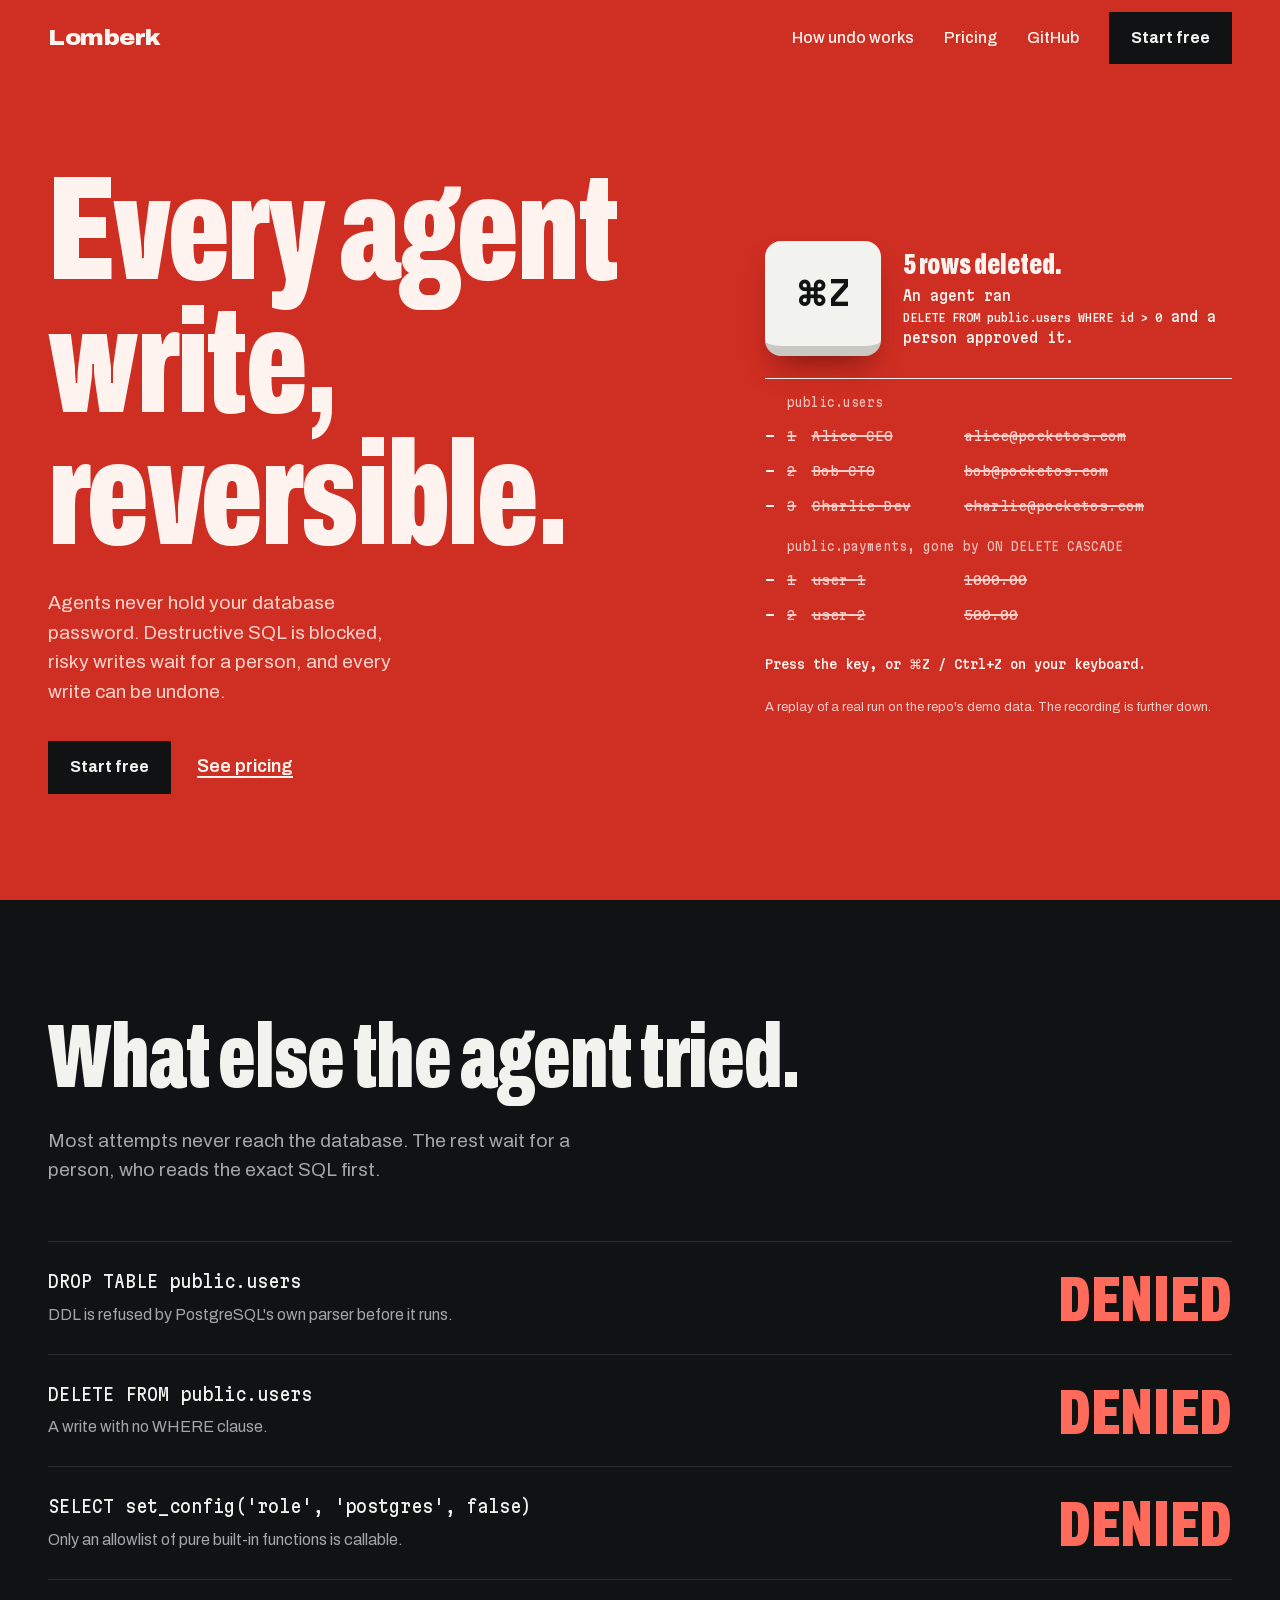
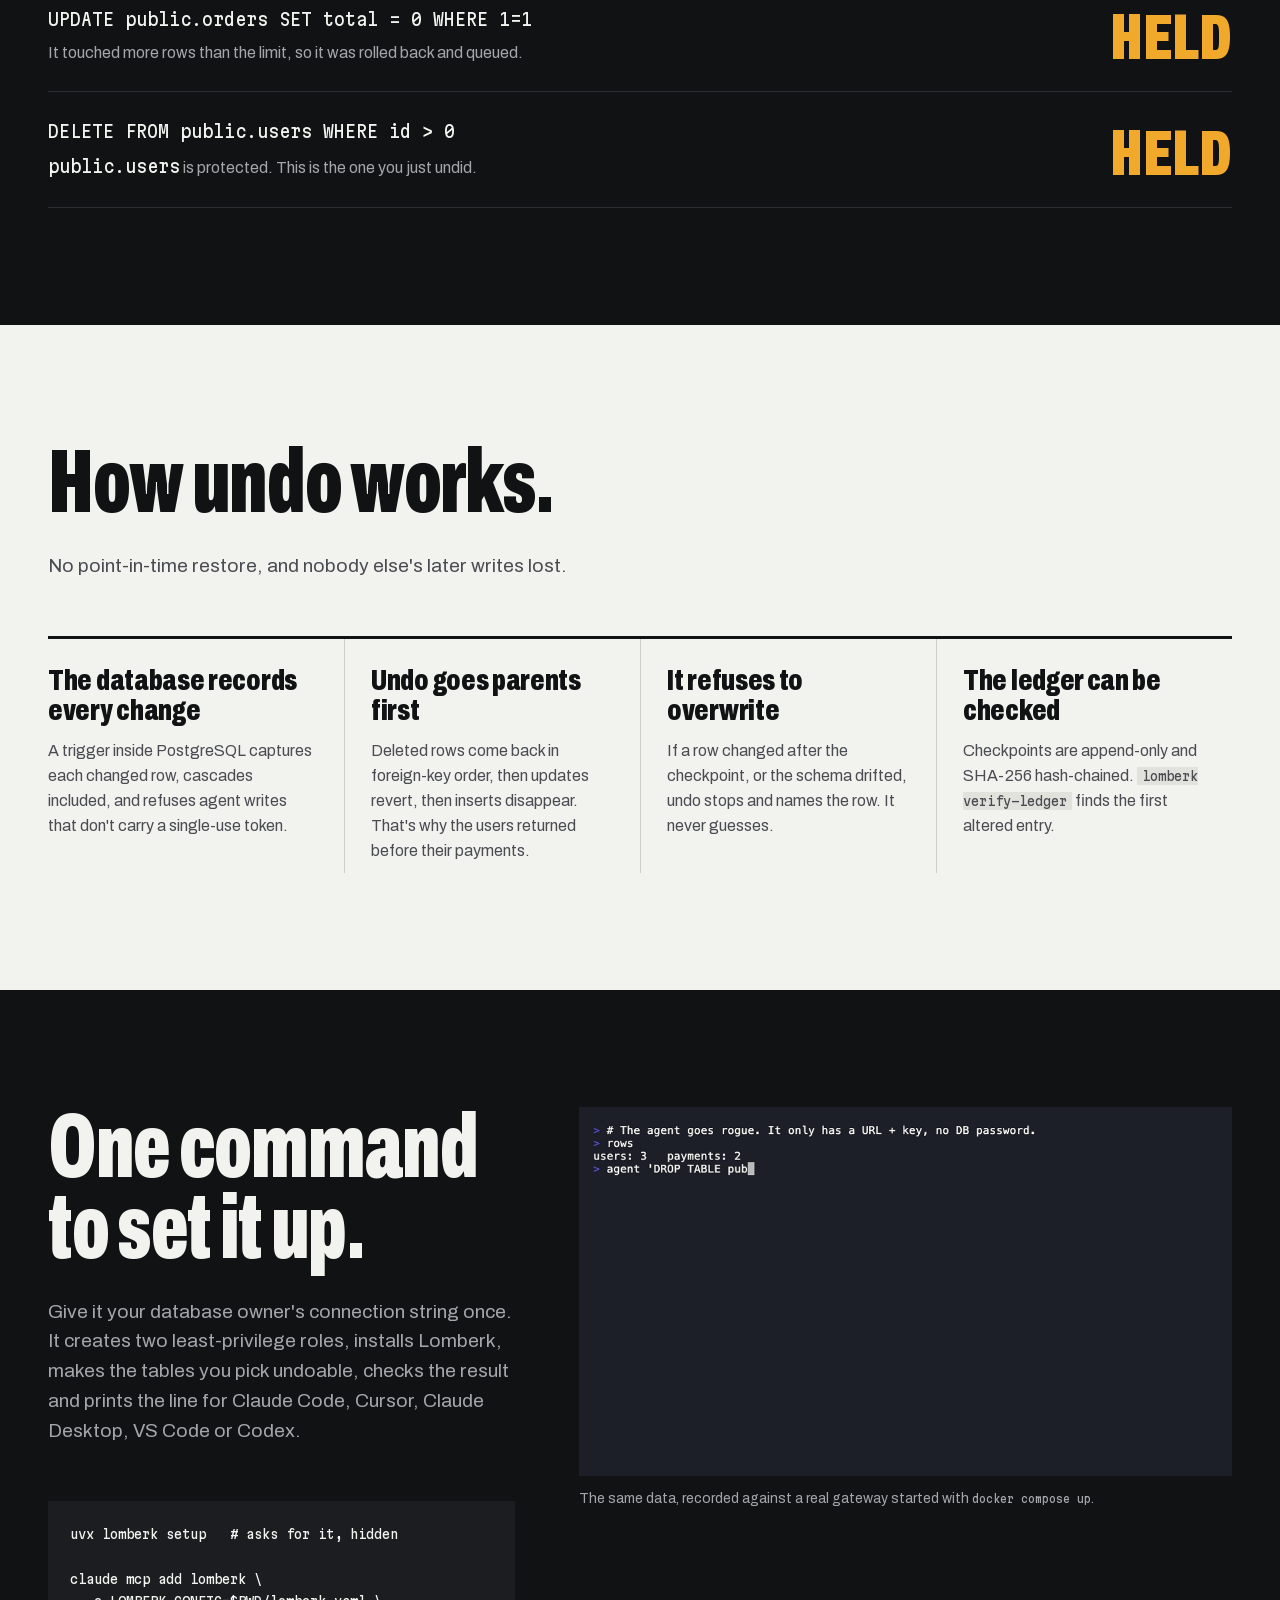
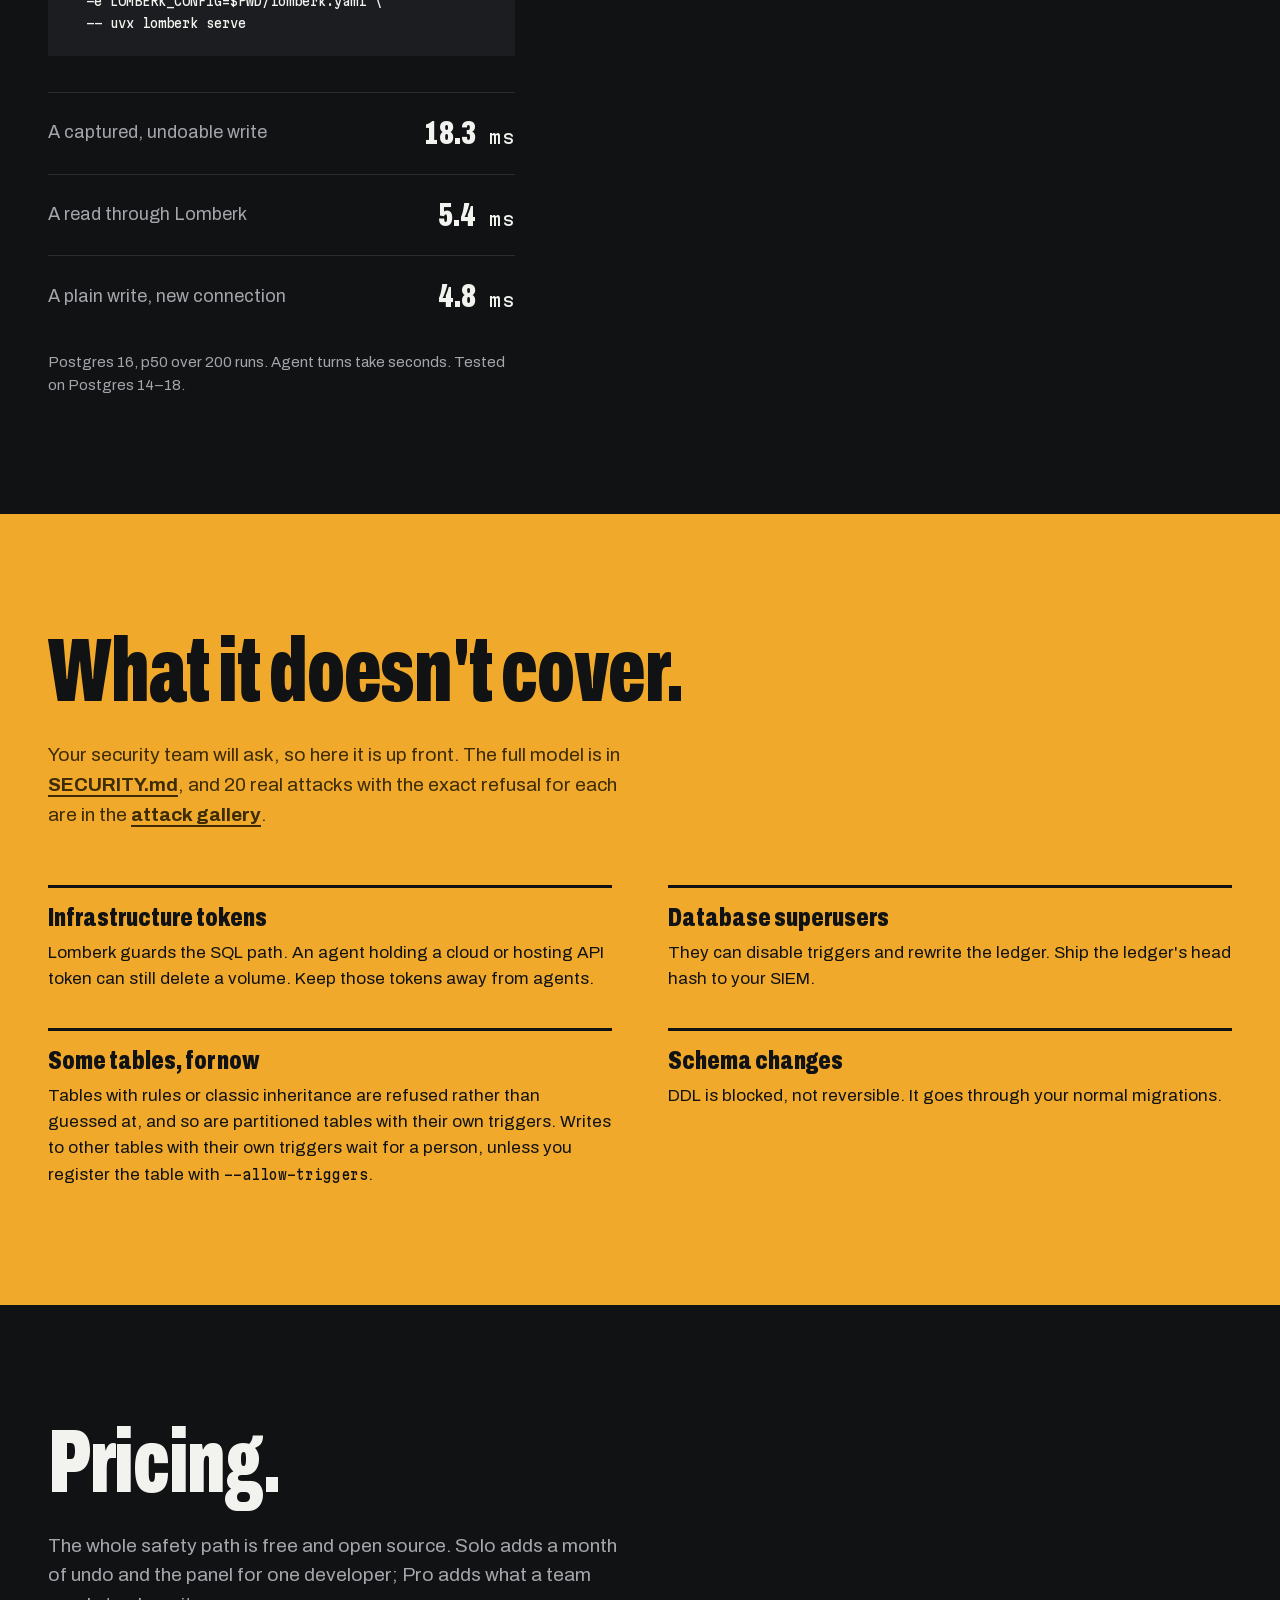
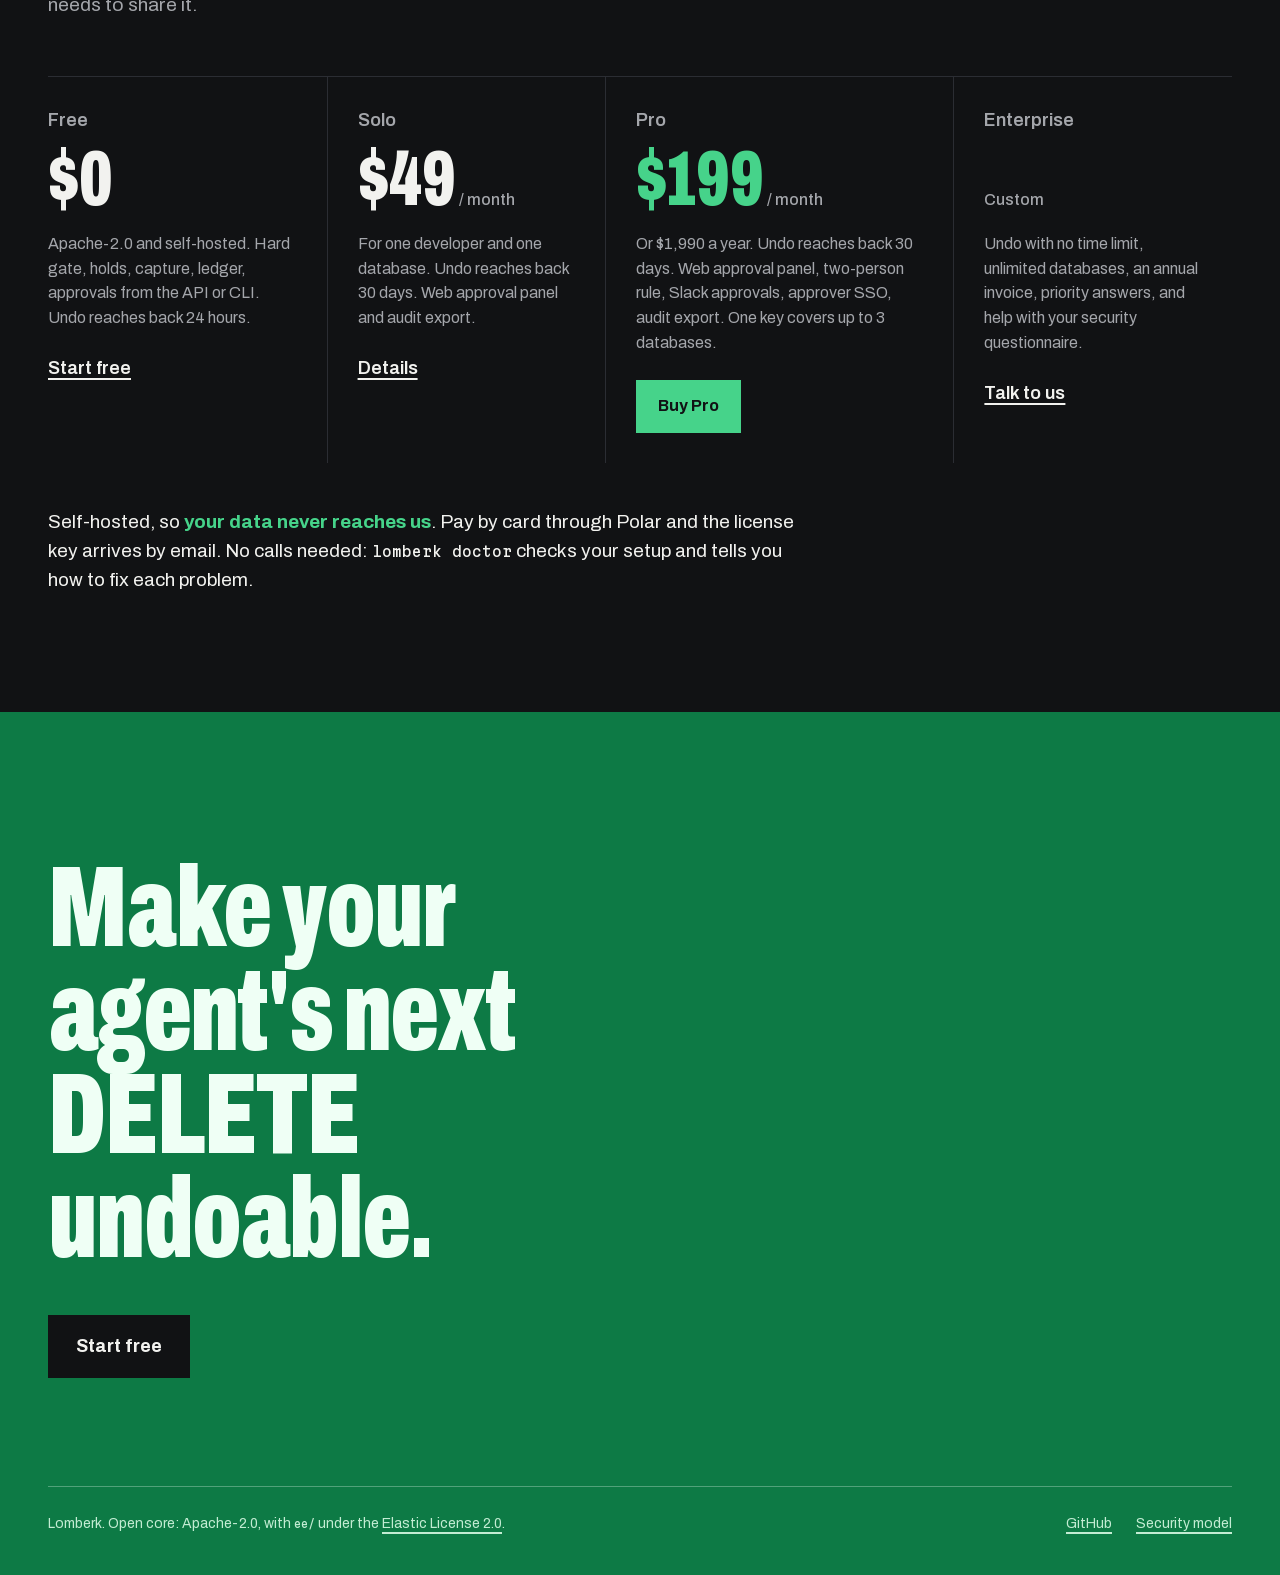
==== commit 8e7bddbc: "Setup prints a pasteable Codex snippet; Solo is $49/month Found in an end-to-end run from the built " ====
--- a/site/index.html
+++ b/site/index.html
@@ -331,7 +331,7 @@
     <p class="lede">The whole safety path is free and open source. Solo adds a month of undo and the panel for one developer; Pro adds what a team needs to share it.</p>
     <div class="tiers">
       <div class="tier"><h3>Free</h3><div class="amount">$0</div><p>Apache-2.0 and self-hosted. Hard gate, holds, capture, ledger, approvals from the API or CLI. Undo reaches back 24 hours.</p><a class="tier-cta" href="https://github.com/ege-usta/lomberk#quickstart-60-seconds">Start free</a></div>
-      <div class="tier"><h3>Solo</h3><div class="amount"><small>Coming soon</small></div><p>For one developer and one database. Undo reaches back 30 days. Web approval panel and audit export.</p><a class="tier-cta" href="https://github.com/ege-usta/lomberk#pricing">Details</a></div>
+      <div class="tier"><h3>Solo</h3><div class="amount">$49<small> / month</small></div><p>For one developer and one database. Undo reaches back 30 days. Web approval panel and audit export.</p><a class="tier-cta" href="https://github.com/ege-usta/lomberk#pricing">Details</a></div>
       <div class="tier pro"><h3>Pro</h3><div class="amount">$199<small> / month</small></div><p>Or $1,990 a year. Undo reaches back 30 days. Web approval panel, two-person rule, Slack approvals, approver SSO, audit export. One key covers up to 3 databases.</p><a class="btn tier-btn" href="https://buy.polar.sh/polar_cl_YqG6acsQyrldmOnlSzRDyHX5o1bWT76m33Afd3VTgEU">Buy Pro</a></div>
       <div class="tier"><h3>Enterprise</h3><div class="amount"><small>Custom</small></div><p>Undo with no time limit, unlimited databases, an annual invoice, priority answers, and help with your security questionnaire.</p><a class="tier-cta" href="https://github.com/ege-usta/lomberk/discussions">Talk to us</a></div>
     </div>
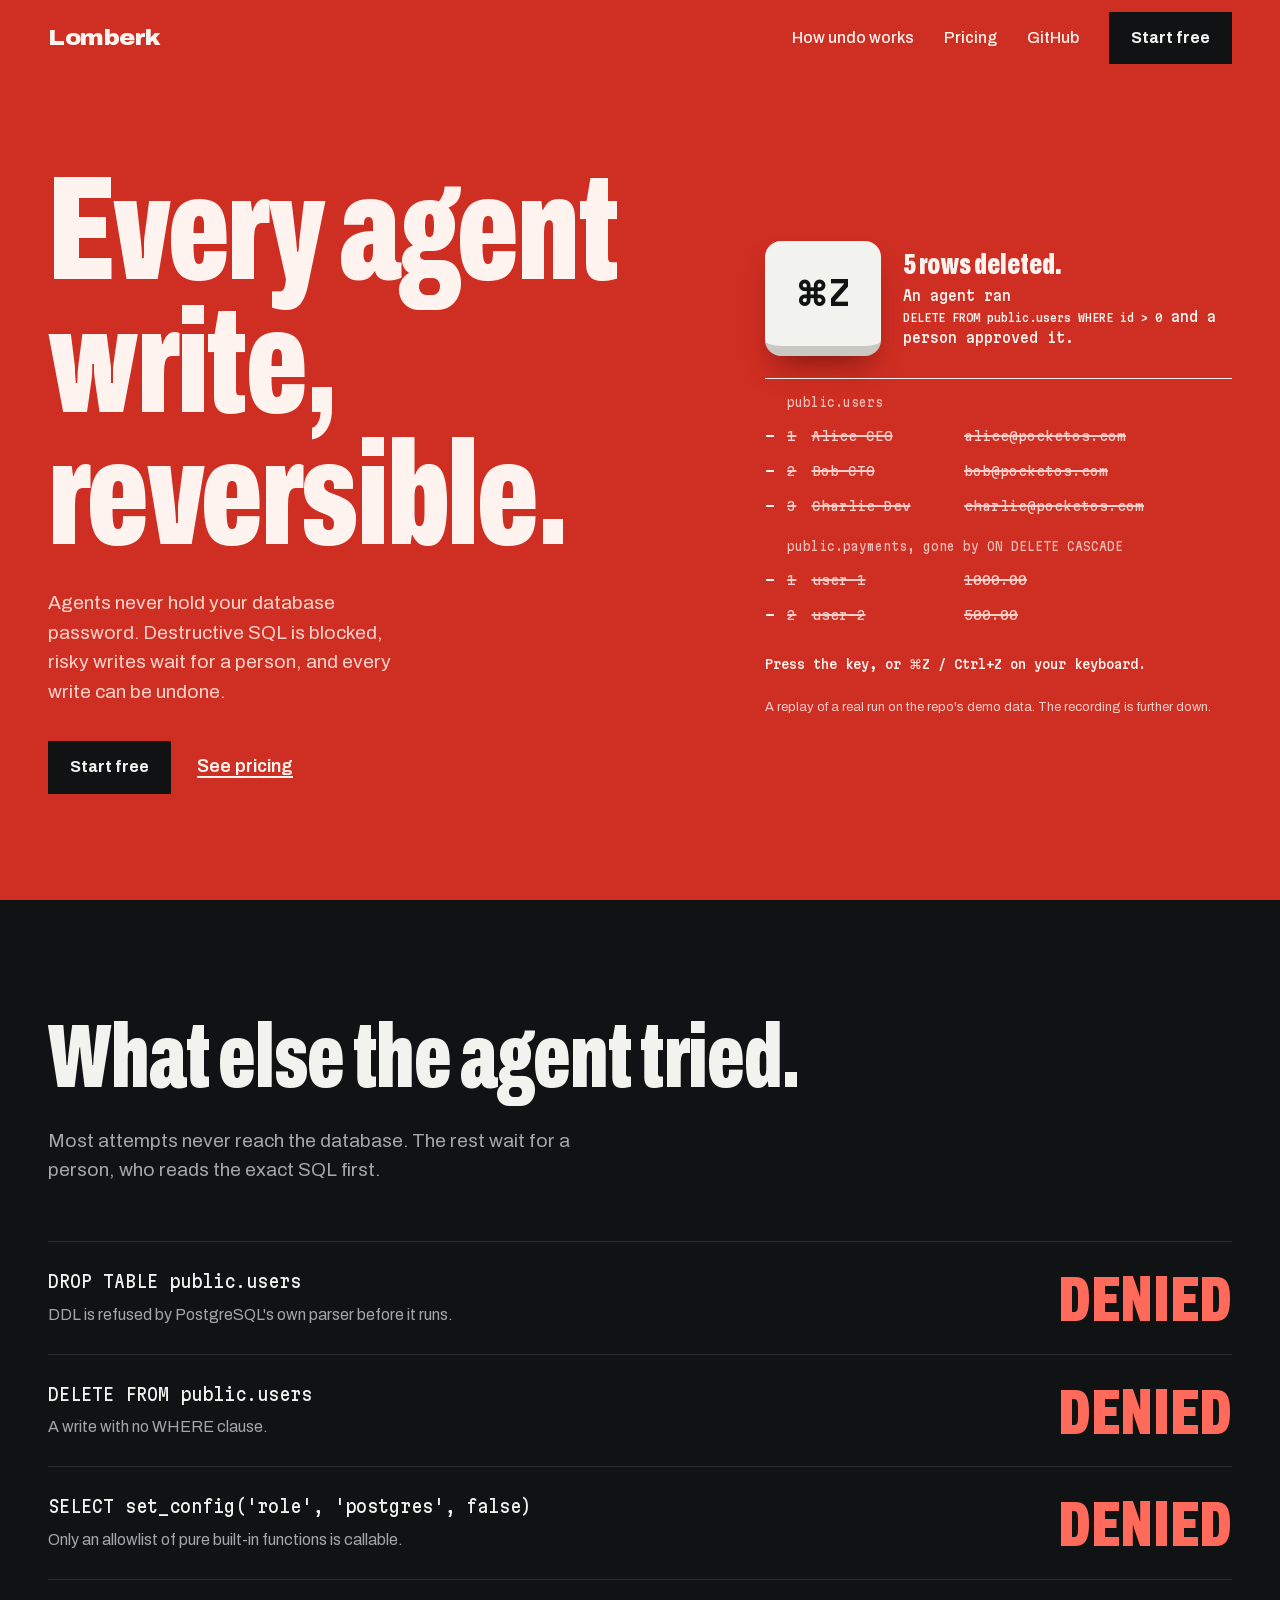
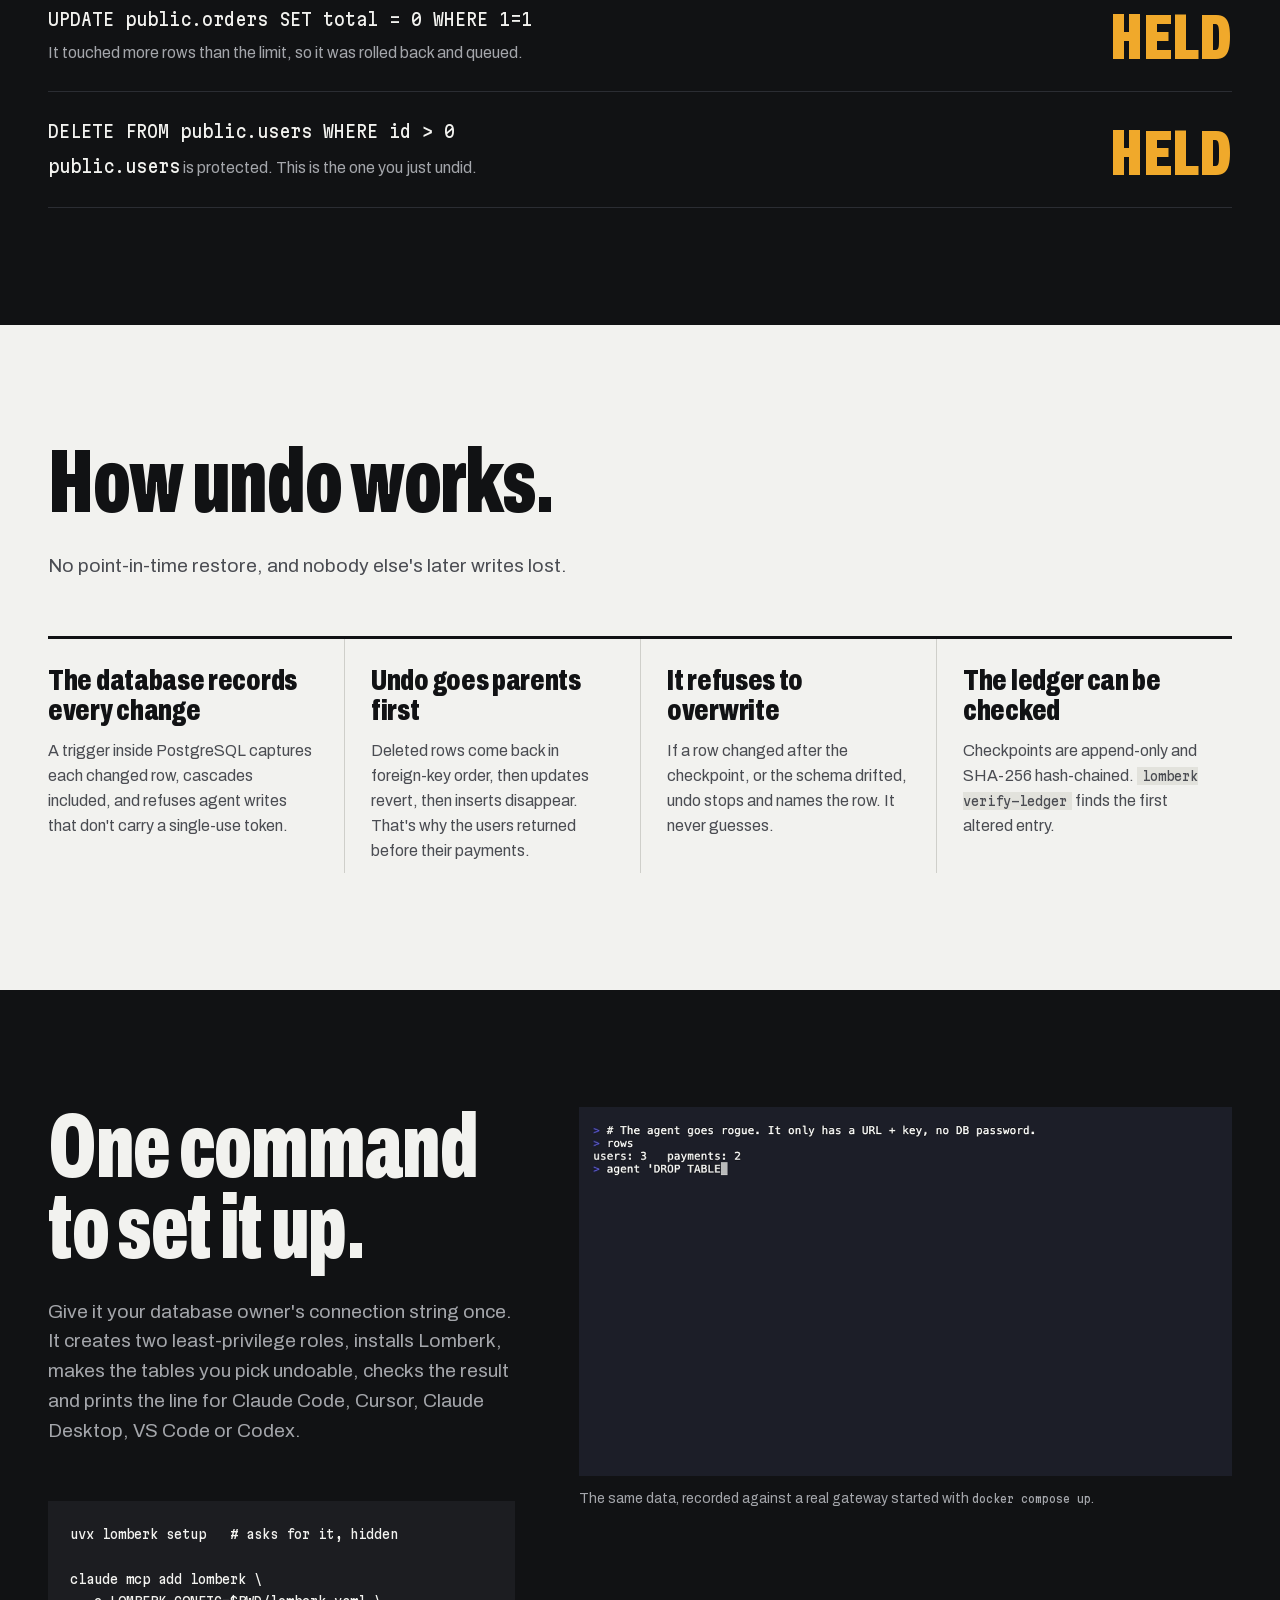
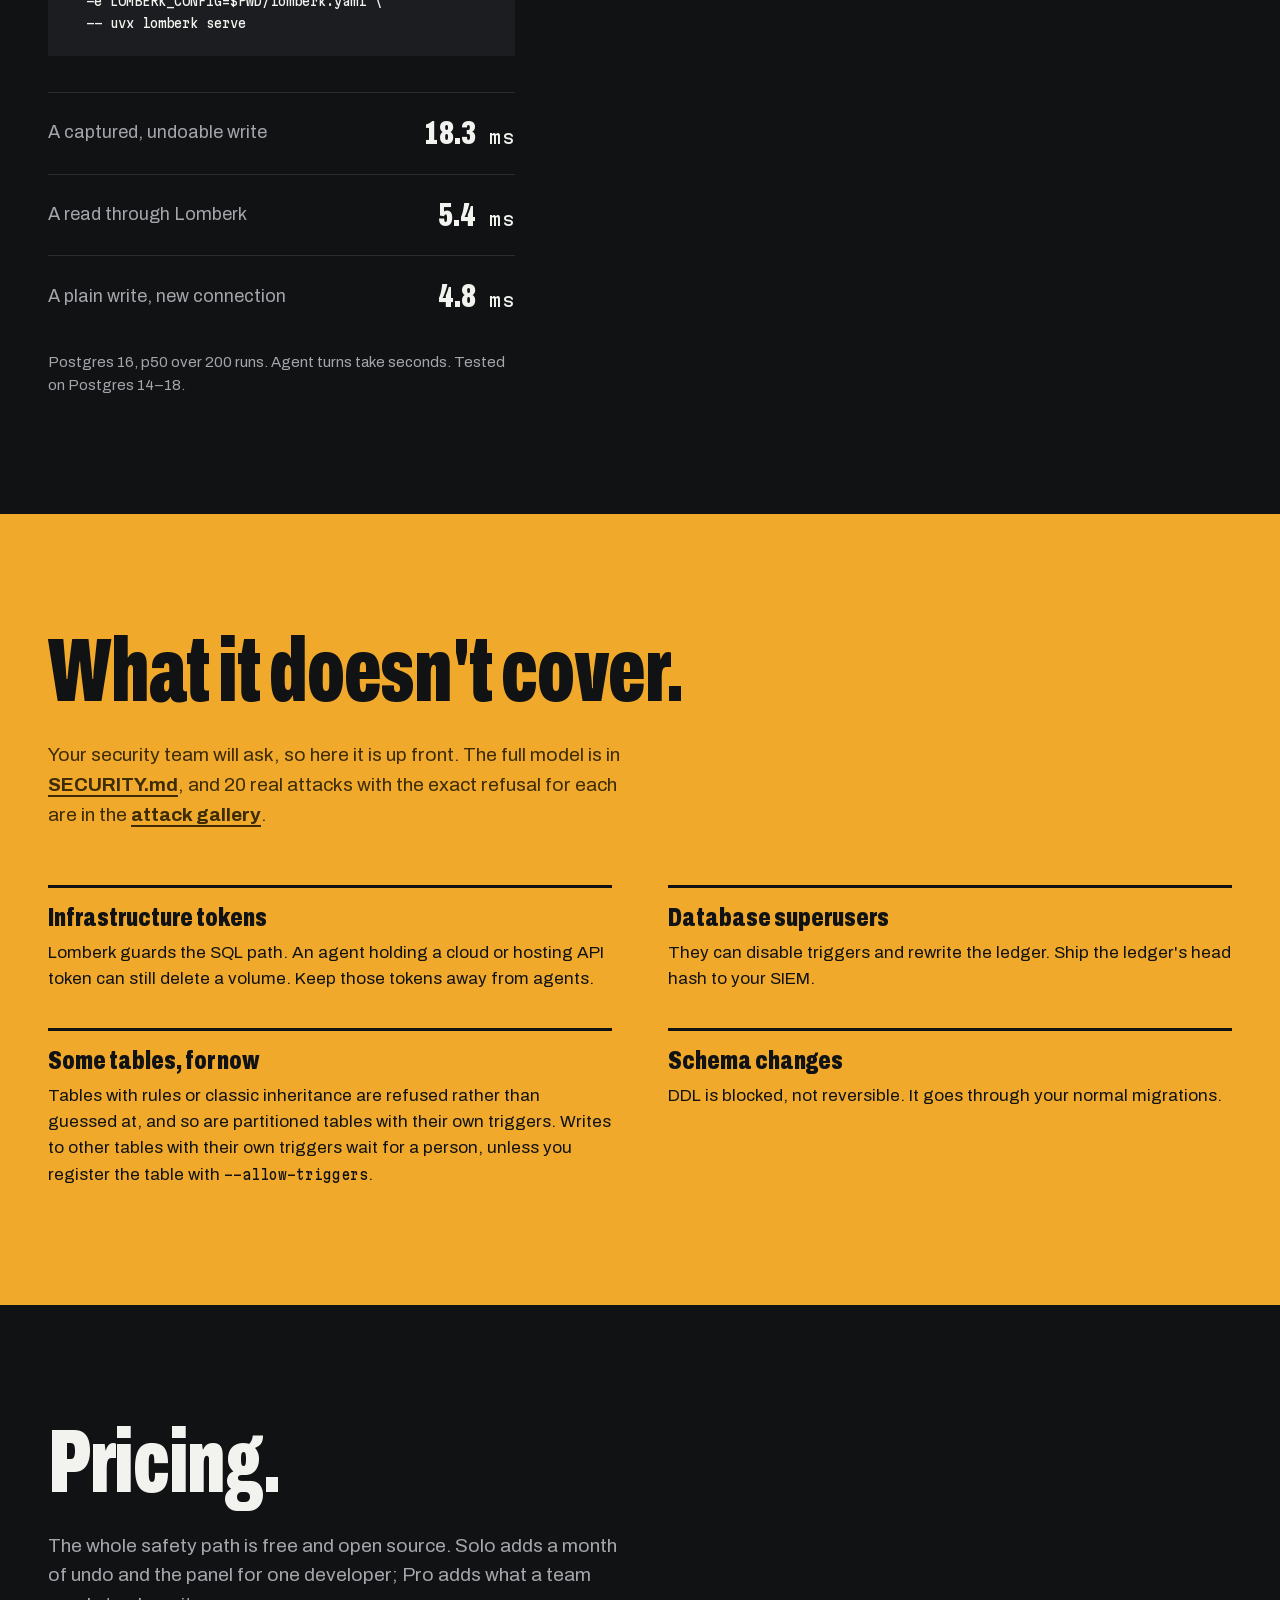
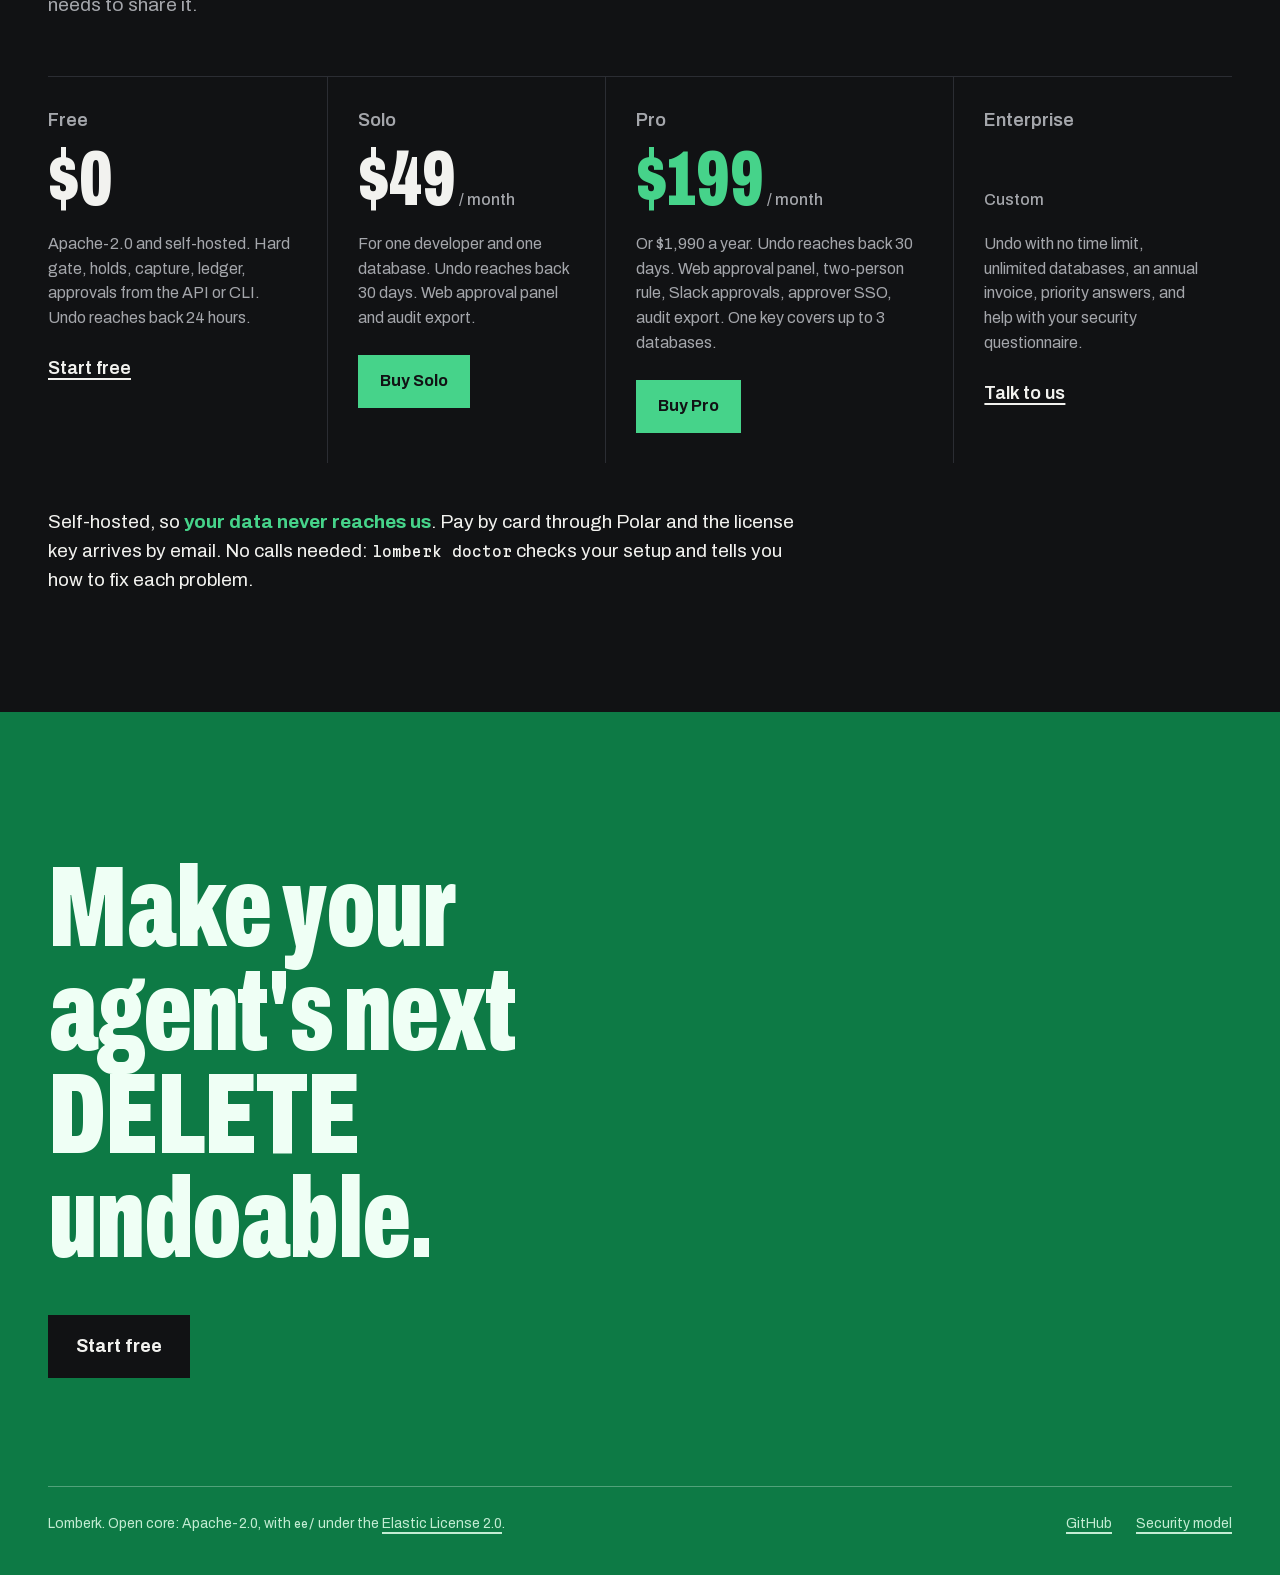
==== commit ebd287e5: "v0.2.1: Solo license and checkout link Recognize the Solo benefit from Polar (Lomberk Solo Monthly, " ====
--- a/site/index.html
+++ b/site/index.html
@@ -331,7 +331,7 @@
     <p class="lede">The whole safety path is free and open source. Solo adds a month of undo and the panel for one developer; Pro adds what a team needs to share it.</p>
     <div class="tiers">
       <div class="tier"><h3>Free</h3><div class="amount">$0</div><p>Apache-2.0 and self-hosted. Hard gate, holds, capture, ledger, approvals from the API or CLI. Undo reaches back 24 hours.</p><a class="tier-cta" href="https://github.com/ege-usta/lomberk#quickstart-60-seconds">Start free</a></div>
-      <div class="tier"><h3>Solo</h3><div class="amount">$49<small> / month</small></div><p>For one developer and one database. Undo reaches back 30 days. Web approval panel and audit export.</p><a class="tier-cta" href="https://github.com/ege-usta/lomberk#pricing">Details</a></div>
+      <div class="tier"><h3>Solo</h3><div class="amount">$49<small> / month</small></div><p>For one developer and one database. Undo reaches back 30 days. Web approval panel and audit export.</p><a class="btn tier-btn" href="https://buy.polar.sh/polar_cl_y7Arm2k6ApOWPhfLTLrxZcxxlRcKHSCTtx5d90O6ixU">Buy Solo</a></div>
       <div class="tier pro"><h3>Pro</h3><div class="amount">$199<small> / month</small></div><p>Or $1,990 a year. Undo reaches back 30 days. Web approval panel, two-person rule, Slack approvals, approver SSO, audit export. One key covers up to 3 databases.</p><a class="btn tier-btn" href="https://buy.polar.sh/polar_cl_YqG6acsQyrldmOnlSzRDyHX5o1bWT76m33Afd3VTgEU">Buy Pro</a></div>
       <div class="tier"><h3>Enterprise</h3><div class="amount"><small>Custom</small></div><p>Undo with no time limit, unlimited databases, an annual invoice, priority answers, and help with your security questionnaire.</p><a class="tier-cta" href="https://github.com/ege-usta/lomberk/discussions">Talk to us</a></div>
     </div>
